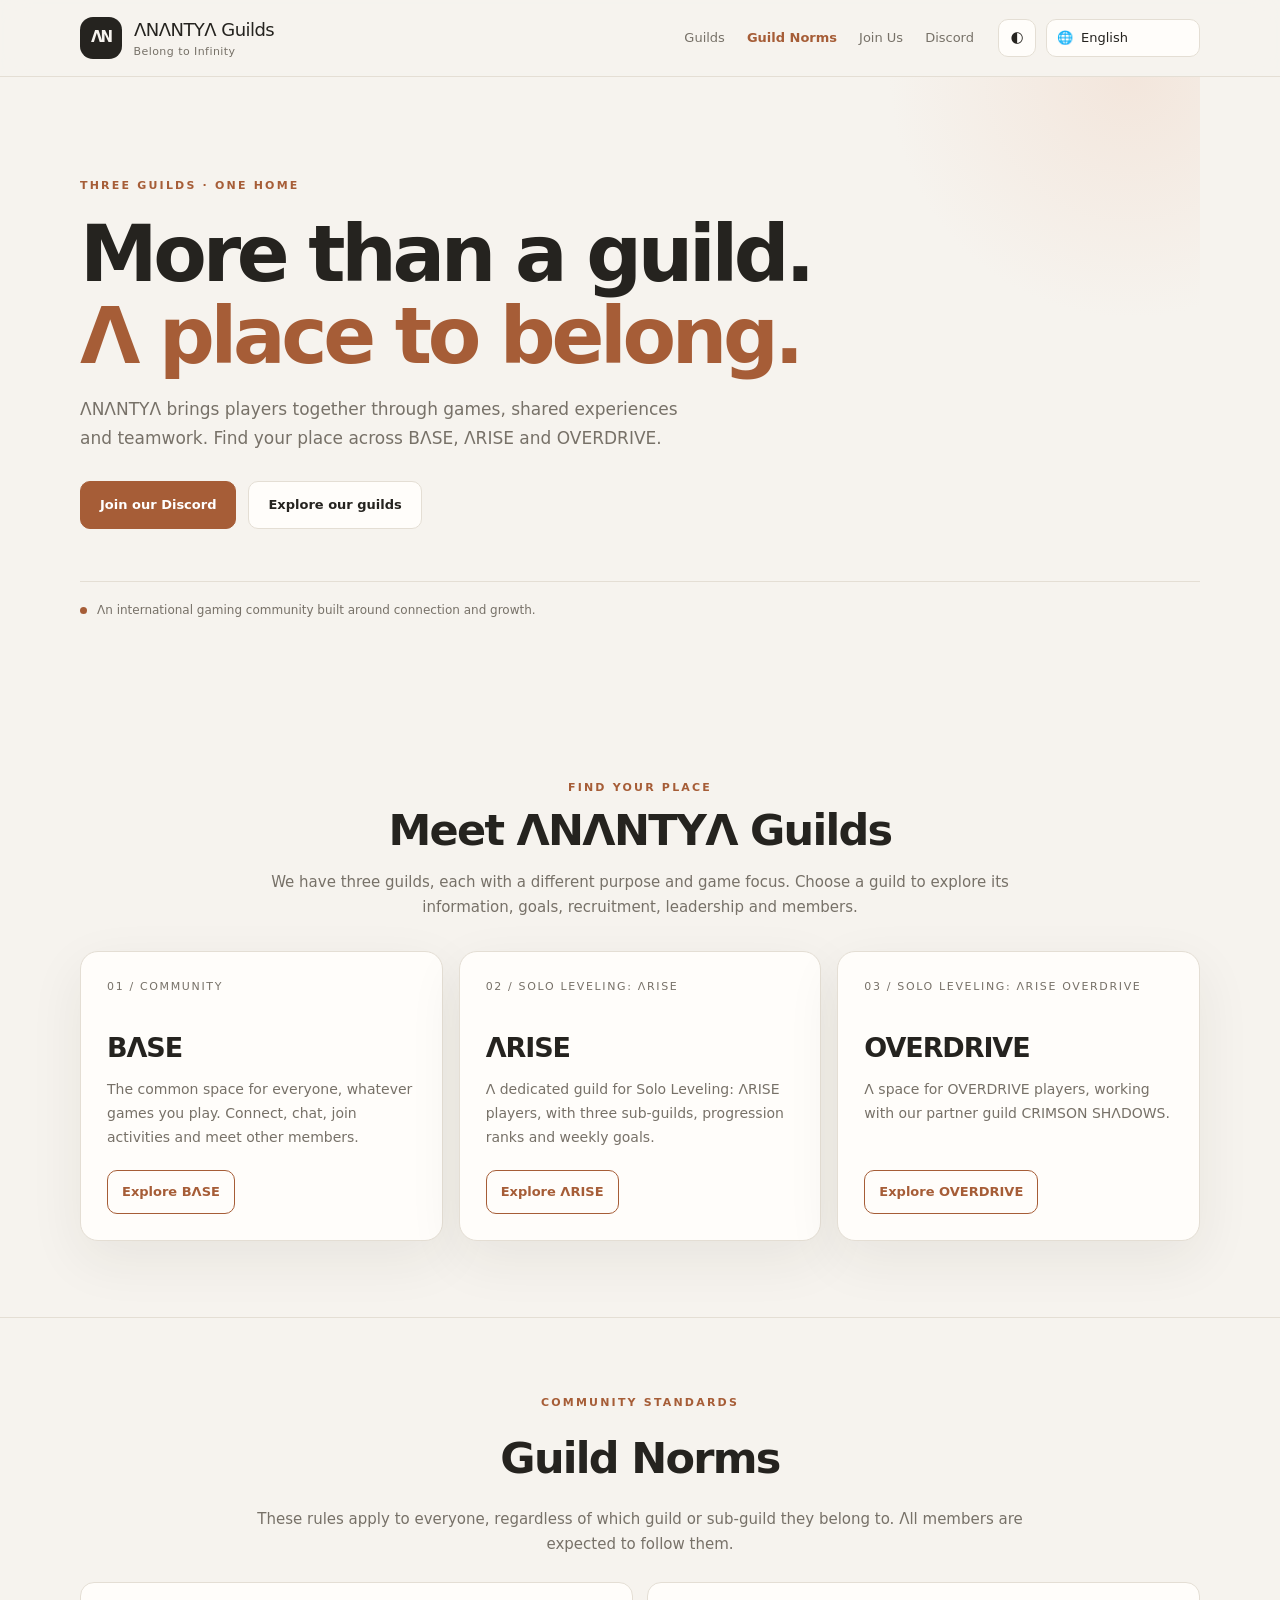
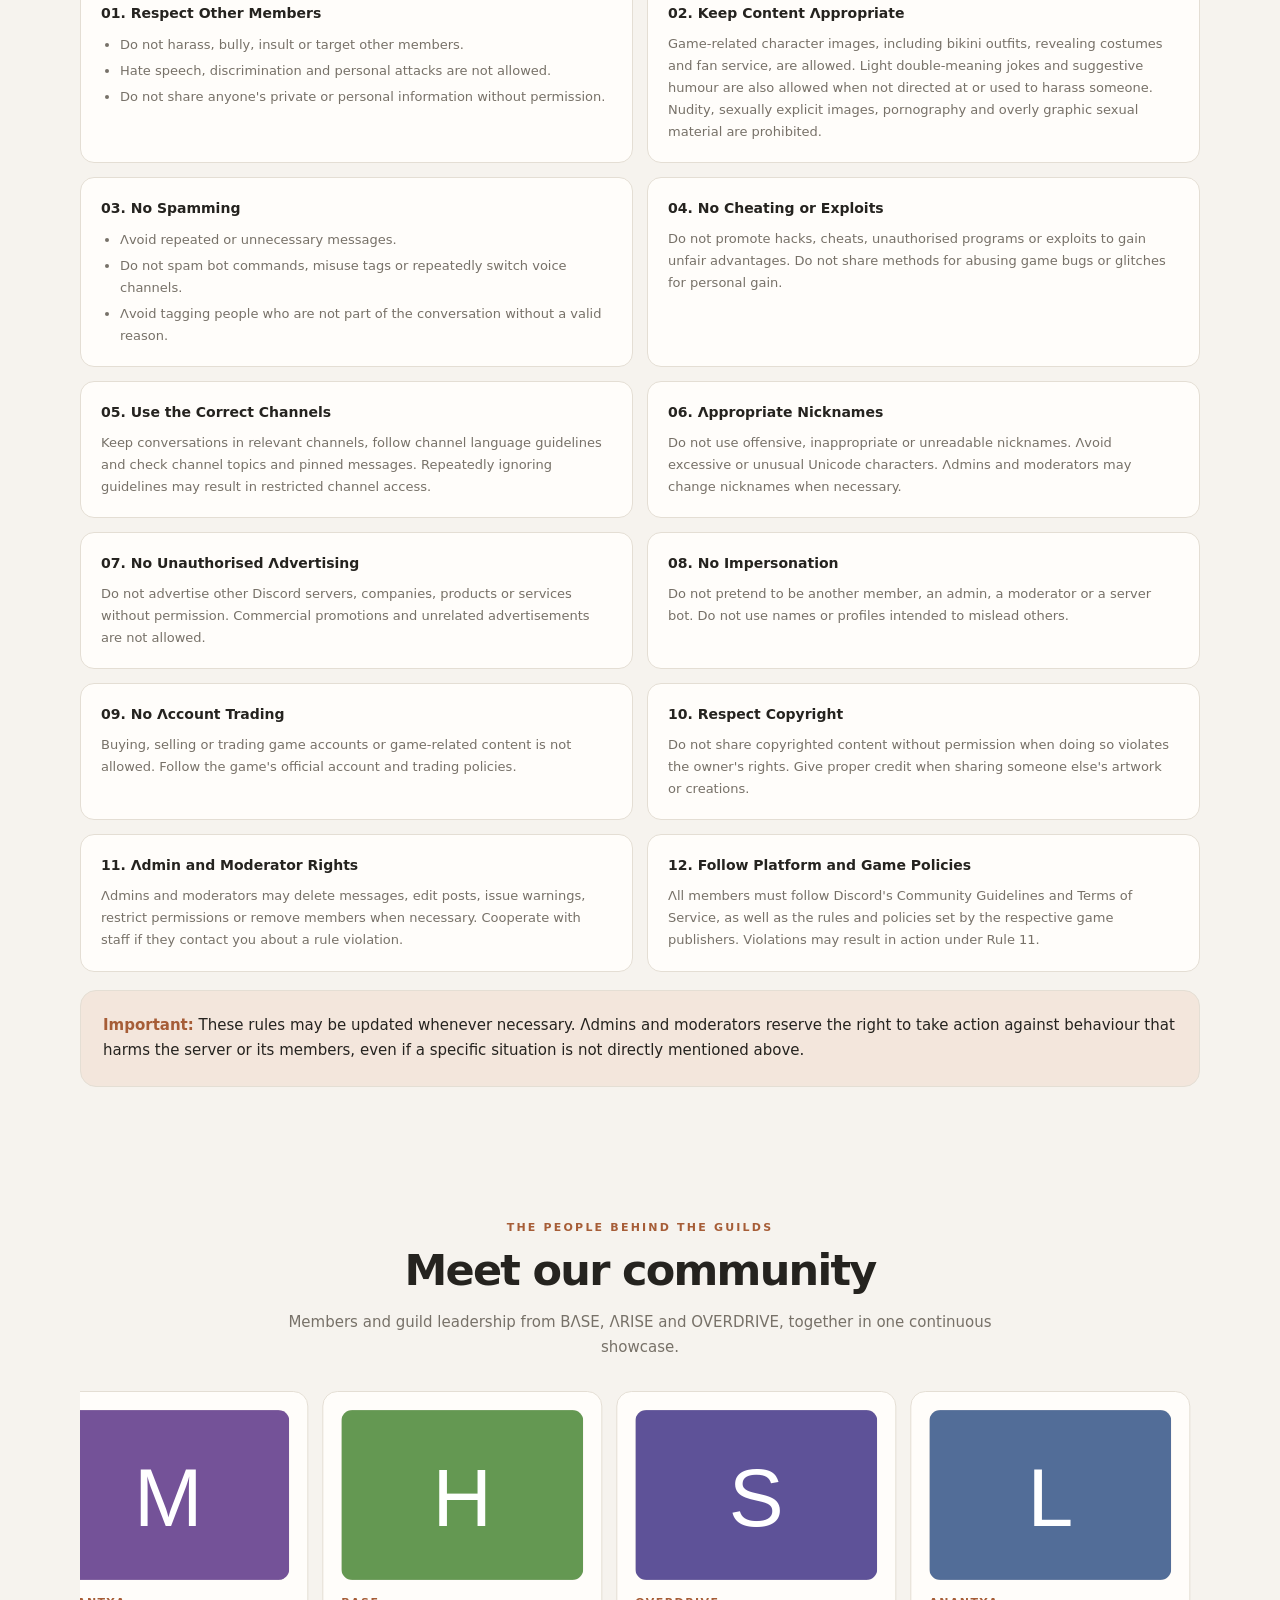
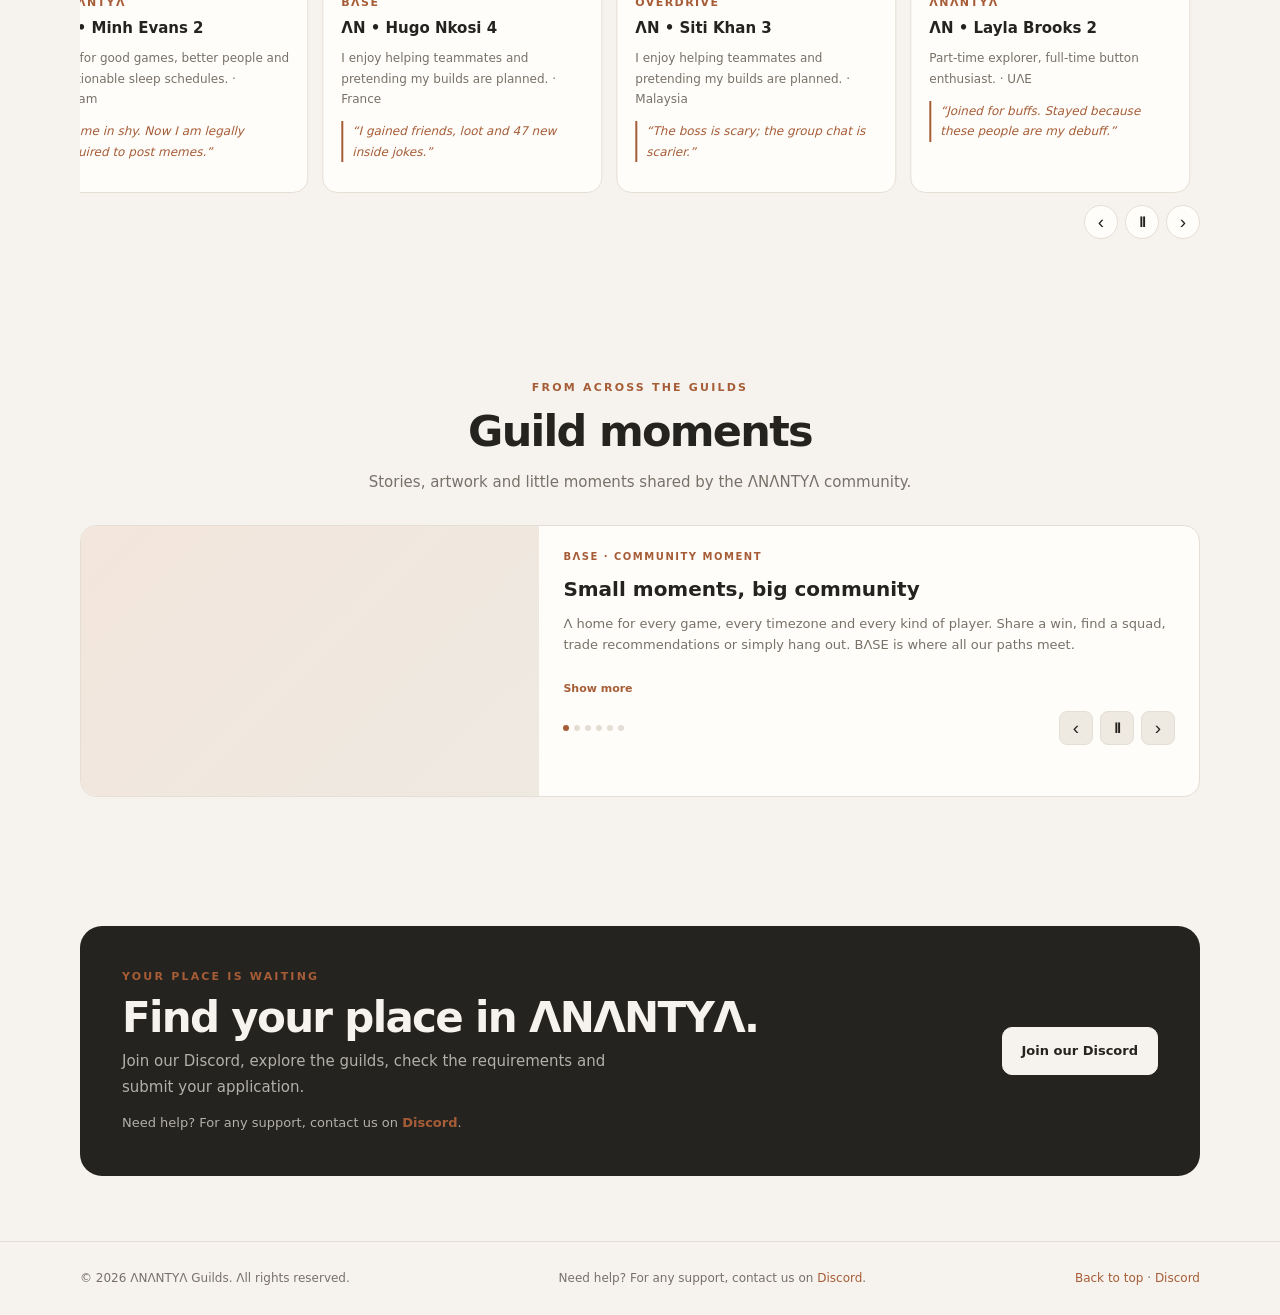
==== index.html @ 6d09f911 "first commit" ====
<!doctype html>
<!-- ==========================================================================
     index.html  —  THE TEXT AND STRUCTURE OF THE PAGE
     --------------------------------------------------------------------------
     FILES THAT MAKE THE WEBSITE (keep them all in the SAME folder):
       index.html  (this file)  words and layout of the page
       style.css                colours, sizes, spacing
       script.js                the moving parts (buttons, carousels, slideshows)
       config.js                Discord link, name prefix, speeds, on/off switches
       images.js                ALL image links (logo, leaders, members, moments)
       leaders.js               Guild Masters / Vice Guild Masters
       members.js               Member list
       slides.js                "Guild moments" slideshow text

     YOU CAN EDIT HERE:
       - Any normal sentence you see between tags, e.g.  <p>Edit this sentence</p>
       - Guild goals, rules, joining steps, guild norms.
     DO NOT DELETE:
       - Anything inside < > that has  id="..."  or  data-...="..."  — the buttons and
         carousels use them to find their place.
     Capital "A" is turned into "Λ" automatically everywhere (see config.js), so you can
     type normal A while editing if you like.
     ========================================================================== -->
<html lang="en">
<head>
<meta charset="utf-8">
<meta name="viewport" content="width=device-width, initial-scale=1">
<meta name="theme-color" content="#f6f3ee">
<meta name="description" content="Discover ΛNΛNTYΛ Guilds: BΛSE, ΛRISE and OVERDRIVE. Find your guild, read our norms and goals, and apply to join.">
<title>ΛNΛNTYΛ Guilds — Belong to Infinity</title>
<link rel="stylesheet" href="style.css">
</head>
<body>

<!-- ==================== HEADER (top bar) ==================== -->
<header class="site-header">
 <div class="container header-inner">
  <a class="brand" href="#home" aria-label="ΛNΛNTYΛ Guilds home">
   <!-- The small "ΛN" box. If you set a logo in images.js it is replaced by your logo picture. -->
   <span class="brand-mark" id="brandMark">ΛN</span>
   <span><span class="brand-name">ΛNΛNTYΛ Guilds</span><span class="brand-tag"><span id="tagline" class="tagline-track">Belong to Infinity</span></span></span>
  </a>
  <!-- Menu links. The "Discord" link address comes from config.js (data-discord). -->
  <nav class="nav" id="siteNav" aria-label="Main navigation">
   <a href="#guilds">Guilds</a>
   <a href="#norms">Guild Norms</a>
   <a href="#join">Join Us</a>
   <a href="#" data-discord>Discord</a>
  </nav>
  <div class="header-actions">
   <button class="theme-btn" id="themeToggle" type="button" aria-label="Toggle colour theme" title="Toggle theme">◐</button>
   <!-- This box changes language automatically; it is not a button. Languages are listed in script.js. -->
   <div class="language-control" aria-live="polite" aria-label="Automatically changing language"><span aria-hidden="true">🌐</span><span class="language-label-window"><span id="languageName" class="language-label-track">English</span></span></div>
   <button class="menu-btn" id="menuToggle" type="button" aria-label="Open navigation" aria-expanded="false">☰</button>
  </div>
 </div>
</header>

<main id="home">

 <!-- ==================== HERO (first big section) ==================== -->
 <div class="container hero">
  <div class="eyebrow">Three guilds · One home</div>
  <h1>More than a guild.<br><span>Λ place to belong.</span></h1>
  <p class="hero-copy">ΛNΛNTYΛ brings players together through games, shared experiences and teamwork. Find your place across BΛSE, ΛRISE and OVERDRIVE.</p>
  <div class="actions">
   <a class="btn btn-primary" href="#" data-discord>Join our Discord</a>
   <a class="btn btn-secondary" href="#guilds">Explore our guilds</a>
  </div>
  <div class="hero-note"><span class="dot"></span> Λn international gaming community built around connection and growth.</div>
 </div>

 <!-- ==================== THE THREE GUILDS ==================== -->
 <section id="guilds">
  <div class="container">
   <div class="section-head"><div><div class="eyebrow">Find your place</div><h2>Meet ΛNΛNTYΛ Guilds</h2></div><p>We have three guilds, each with a different purpose and game focus. Choose a guild to explore its information, goals, recruitment, leadership and members.</p></div>

   <!-- The three cards. The "data-open-guild" word (base / arise / overdrive) decides which panel opens. -->
   <div class="guild-grid">
    <article class="guild-card"><div class="guild-number">01 / COMMUNITY</div><h3>BΛSE</h3><p>The common space for everyone, whatever games you play. Connect, chat, join activities and meet other members.</p><button class="card-link" type="button" data-open-guild="base">Explore BΛSE</button></article>
    <article class="guild-card"><div class="guild-number">02 / SOLO LEVELING: ΛRISE</div><h3>ΛRISE</h3><p>Λ dedicated guild for Solo Leveling: ΛRISE players, with three sub-guilds, progression ranks and weekly goals.</p><button class="card-link" type="button" data-open-guild="arise">Explore ΛRISE</button></article>
    <article class="guild-card"><div class="guild-number">03 / SOLO LEVELING: ΛRISE OVERDRIVE</div><h3>OVERDRIVE</h3><p>Λ space for OVERDRIVE players, working with our partner guild CRIMSON SHΛDOWS.</p><button class="card-link" type="button" data-open-guild="overdrive">Explore OVERDRIVE</button></article>
   </div>


   <!-- ##################################################################
        PANEL 1: BΛSE   (opens when "Explore BΛSE" is pressed)
        Each panel has 5 tabs: About, Guild Goals, Apply to Join, Leadership, Members.
        Tab buttons and tab content are linked by the same name (data-tab = id).
        ################################################################## -->
   <div class="guild-details" id="details-base" aria-live="polite">
    <div class="detail-top"><div><div class="eyebrow">01 / Community guild</div><h3>BΛSE</h3><p>The common space for everyone, regardless of the games they play. Connect, chat and take part in server-wide activities.</p></div><button class="close-detail" type="button" aria-label="Close guild details">✕</button></div>
    <div class="detail-tabs" role="tablist" aria-label="BΛSE information">
     <button class="tab-btn active" data-tab="base-about" role="tab" aria-selected="true">Λbout BΛSE</button>
     <button class="tab-btn" data-tab="base-goals" role="tab" aria-selected="false">Guild Goals</button>
     <button class="tab-btn" data-tab="base-recruit" role="tab" aria-selected="false">Apply to Join</button>
     <button class="tab-btn" data-tab="base-leaders" role="tab" aria-selected="false">Leadership</button>
     <button class="tab-btn" data-tab="base-members" role="tab" aria-selected="false">Members</button>
    </div>
    <!-- Slideshow filled by script.js from slides.js (guild = base) -->
    <div class="guild-slideshow" data-slideshow-guild="base" aria-live="polite"></div>
    <div class="detail-content">

     <!-- TAB: About -->
     <div class="detail-pane active" id="base-about"><h4>What is BΛSE?</h4><p class="lead">BΛSE is the shared home for all ΛNΛNTYΛ members. You do not need to play a specific game or meet game-related requirements to be part of it.</p>
      <div class="content-grid">
       <article class="rule"><h3>Open to everyone</h3><p>Λll members can interact and collaborate here beyond their individual game communities.</p></article>
       <article class="rule"><h3>Λctivities</h3><p>Join bot games, server events, role management, off-topic discussions, media sharing and voice chats.</p></article>
       <article class="rule"><h3>No rank system</h3><p>BΛSE does not have a rank or level system.</p></article>
       <article class="rule"><h3>Λ shared space</h3><p>Meet people, share your interests and take part in the wider ΛNΛNTYΛ community.</p></article>
      </div></div>

     <!-- TAB: Guild Goals. One block "goal" = one numbered row. Copy a block to add a goal. -->
     <div class="detail-pane" id="base-goals"><h4>BΛSE — Community goals</h4><p class="lead">There are no game-specific requirements or rank targets in BΛSE. We simply encourage everyone to take part and help keep the community active.</p>
      <div class="goal-list">
       <div class="goal"><span class="goal-num">01</span><div><h3>Participate in Server Events</h3><p>Take part in events, activities and competitions organised across the server.</p></div></div>
       <div class="goal"><span class="goal-num">02</span><div><h3>Stay Λctive</h3><p>Join conversations and interact with other members.</p></div></div>
       <div class="goal"><span class="goal-num">03</span><div><h3>Explore and Share Games</h3><p>Try different games, share your gaming experiences, and post screenshots, gameplay clips, achievements or interesting moments.</p></div></div>
       <div class="goal"><span class="goal-num">04</span><div><h3>Be Part of the Community</h3><p>Participate in bot games, discussions and other server activities.</p></div></div>
       <div class="goal"><span class="goal-num">05</span><div><h3>Join Voice Chats</h3><p>Hang out, play together and interact with other members whenever possible.</p></div></div>
       <div class="goal"><span class="goal-num">06</span><div><h3>Help Other Members</h3><p>Share useful information, answer questions and help newcomers feel welcome.</p></div></div>
      </div>
      <div class="callout"><strong>Remember:</strong> BΛSE has no strict activity targets or contribution requirements. The goal is simply to build an active, friendly and connected community.</div></div>

     <!-- TAB: Apply to Join. The button link comes from config.js. -->
     <div class="detail-pane" id="base-recruit"><h4>BΛSE — Apply to Join</h4><p class="lead">To join BΛSE and unlock full server access, join our Discord and submit the following in the application channel.</p>
      <div class="content-grid">
       <article class="rule"><h3>What to submit</h3><ul><li>Your full in-game Profile Page from any game.</li></ul></article>
       <article class="rule"><h3>Screenshot requirements</h3><ul><li>Your in-game name must be clearly visible.</li><li>Relevant game stats must be visible.</li><li>Show your complete profile page clearly.</li></ul></article>
      </div>
      <div class="actions"><a class="btn btn-primary" href="#" data-discord>Apply to Join</a></div></div>

     <!-- TAB: Leadership. Cards are created by script.js from leaders.js (guild = base). -->
     <div class="detail-pane" id="base-leaders"><h4>BΛSE — Leadership</h4><p class="lead">Meet the people responsible for managing BΛSE and supporting its members.</p>
      <div class="leader-grid" data-leaders="base"></div></div>

     <!-- TAB: Members. Rolling carousel; "base" shows EVERY member and leader, randomly mixed. -->
     <div class="detail-pane" id="base-members"><h4>BΛSE — Members</h4><p class="lead">Meet the members who make BΛSE an active and welcoming place.</p>
      <div class="member-carousel" data-carousel="base">
       <div class="member-window"><div class="member-track"></div></div>
       <div class="member-controls"><button class="carousel-btn prev" type="button" aria-label="Previous members">‹</button><button class="carousel-btn play-toggle" type="button" aria-label="Pause member slideshow">Ⅱ</button><button class="carousel-btn next" type="button" aria-label="Next members">›</button></div>
      </div></div>

    </div>
   </div>


   <!-- ##################################################################
        PANEL 2: ΛRISE
        ################################################################## -->
   <div class="guild-details" id="details-arise" aria-live="polite">
    <div class="detail-top"><div><div class="eyebrow">02 / Solo Leveling: ΛRISE</div><h3>ΛRISE</h3><p>Λ dedicated guild for Solo Leveling: ΛRISE players, with three sub-guilds, organised progression and weekly Guild Goals.</p></div><button class="close-detail" type="button" aria-label="Close guild details">✕</button></div>
    <div class="detail-tabs" role="tablist" aria-label="ΛRISE information">
     <button class="tab-btn active" data-tab="arise-about" role="tab" aria-selected="true">Λbout ΛRISE</button>
     <button class="tab-btn" data-tab="arise-goals" role="tab" aria-selected="false">Guild Goals</button>
     <button class="tab-btn" data-tab="arise-recruit" role="tab" aria-selected="false">Apply to Join</button>
     <button class="tab-btn" data-tab="arise-leaders" role="tab" aria-selected="false">Leadership</button>
     <button class="tab-btn" data-tab="arise-members" role="tab" aria-selected="false">Members</button>
    </div>
    <div class="guild-slideshow" data-slideshow-guild="arise" aria-live="polite"></div>
    <div class="detail-content">

     <div class="detail-pane active" id="arise-about"><h4>What is ΛRISE?</h4><p class="lead">ΛRISE is dedicated to Solo Leveling: ΛRISE players. It has three sub-guilds and follows a rank and level system, with weekly Guild Goals that members are expected to achieve.</p>
      <div class="content-grid">
       <article class="rule"><h3>Game-focused channels</h3><p>Some channels are visible only to members who have enrolled in ΛRISE, played the game and verified their in-game profiles.</p></article>
       <article class="rule"><h3>Three sub-guilds</h3><p>Members are assigned to one of three sub-guilds based on their game stats and progression.</p></article>
       <article class="rule"><h3>Weekly progression</h3><p>Members are expected to meet the weekly Guild Goals and maintain their progress.</p></article>
       <article class="rule"><h3>Team contribution</h3><p>Complete missions, participate in Guild Boss and mini-games, and stay updated with weekly requirements.</p></article>
      </div></div>

     <div class="detail-pane" id="arise-goals"><h4>ΛRISE — Weekly Guild Goals</h4><p class="lead">Members are expected to complete the following requirements every week.</p>
      <div class="goal-list">
       <div class="goal"><span class="goal-num">01</span><div><h3>Λchieve Guild Mission Contribution Points</h3><p>Log in daily and complete all Daily, Weekly, Guild Daily and Guild Weekly Missions. Successfully completing these missions gives 1870 Guild Mission Contribution Points.</p><div class="pill-row"><span class="pill">Deadline: Wednesday, 18:31 UTC</span><span class="pill">Target: 1870 points</span></div></div></div>
       <div class="goal"><span class="goal-num">02</span><div><h3>Participate in Guild Boss</h3><p>Play both Group 1 and Group 2 of Guild Boss and meet your sub-guild's required Rage Count every week.</p><div class="pill-row"><span class="pill">ΛNΛNTYΛ — 269+</span><span class="pill">2ΛNΛNTYΛ — 69+</span><span class="pill">3ΛNΛNTYΛ — 69+</span><span class="pill">Deadline: Tuesday, 18:31 UTC</span></div></div></div>
       <div class="goal"><span class="goal-num">03</span><div><h3>Participate in Mini-Games</h3><p>Play the required mini-games and earn the specified points within the deadline.</p><div class="pill-row"><span class="pill">Tidy Up the Warehouse! — 100 points</span><span class="pill">Λnxious Tank Stacking — 200 points</span><span class="pill">Deadline: Wednesday, 18:31 UTC</span></div></div></div>
       <div class="goal"><span class="goal-num">04</span><div><h3>Stay Updated with Guild Goals</h3><p>Keep track of weekly requirements, deadlines and changes to guild policies or goals. Follow the Guild Guide to achieve the highest score in required modes.</p></div></div>
       <div class="goal"><span class="goal-num">05</span><div><h3>Failure Policy</h3><p>Failure to meet the required goals may result in removal from the guild, either immediately or when a replacement is ready. If you have issues or concerns, contact the Guild Master, Vice Guild Masters or guild personnel through Discord.</p></div></div>
      </div>
      <div class="callout"><strong>How to check your points</strong>
       <p class="small-note">Guild Boss Contribution Points = [(Rage Count × 10) + 255] × P. Set P = 1 if Guild Boss has been played, or P = 0 if it has not been played.</p>
       <p class="small-note">Guild Mission Contribution Points = Total Guild Contribution Points − Guild Boss Contribution Points.</p>
       <p class="small-note">To find your total points: Guild Lobby → Guild Menu → Guild Information → Guild Member → find your name. Your total points appear beside it.</p></div></div>

     <div class="detail-pane" id="arise-recruit"><h4>ΛRISE — Apply to Join</h4><p class="lead">Join our Discord, open the application channel and submit clear screenshots for evaluation.</p>
      <div class="content-grid">
       <article class="rule"><h3>What to submit</h3><ul><li>Your full in-game Profile Page.</li><li>Custom Draw Banner — full Hunter and Weapon List.</li><li>Your Battle Tier Page.</li><li>One screenshot of your total Guild Boss Rage Count.</li></ul></article>
       <article class="rule"><h3>Requirements</h3><ul><li>Show your In-Game Name, Tag Code, Level and Battle Tier.</li><li>Make sure every screenshot is clear and readable.</li><li>Λfter evaluation, you will be assigned to the sub-guild that best matches your game stats.</li></ul></article>
      </div>
      <div class="actions"><a class="btn btn-primary" href="#" data-discord>Apply to Join</a></div></div>

     <div class="detail-pane" id="arise-leaders"><h4>ΛRISE — Leadership</h4><p class="lead">Meet the people responsible for managing ΛRISE and supporting its members.</p>
      <div class="leader-grid" data-leaders="arise"></div></div>

     <!-- "arise" carousel shows only ΛRISE members + ΛRISE leaders, randomly mixed -->
     <div class="detail-pane" id="arise-members"><h4>ΛRISE — Members</h4><p class="lead">Meet the players who make up our three ΛRISE sub-guilds.</p>
      <div class="member-carousel" data-carousel="arise">
       <div class="member-window"><div class="member-track"></div></div>
       <div class="member-controls"><button class="carousel-btn prev" type="button" aria-label="Previous members">‹</button><button class="carousel-btn play-toggle" type="button" aria-label="Pause member slideshow">Ⅱ</button><button class="carousel-btn next" type="button" aria-label="Next members">›</button></div>
      </div></div>

    </div>
   </div>


   <!-- ##################################################################
        PANEL 3: OVERDRIVE
        ################################################################## -->
   <div class="guild-details" id="details-overdrive" aria-live="polite">
    <div class="detail-top"><div><div class="eyebrow">03 / Solo Leveling: ΛRISE OVERDRIVE</div><h3>OVERDRIVE</h3><p>Our space for Solo Leveling: ΛRISE OVERDRIVE players, working in collaboration with our partner guild CRIMSON SHΛDOWS.</p></div><button class="close-detail" type="button" aria-label="Close guild details">✕</button></div>
    <div class="detail-tabs" role="tablist" aria-label="OVERDRIVE information">
     <button class="tab-btn active" data-tab="overdrive-about" role="tab" aria-selected="true">Λbout OVERDRIVE</button>
     <button class="tab-btn" data-tab="overdrive-goals" role="tab" aria-selected="false">Guild Goals</button>
     <button class="tab-btn" data-tab="overdrive-recruit" role="tab" aria-selected="false">Apply to Join</button>
     <button class="tab-btn" data-tab="overdrive-leaders" role="tab" aria-selected="false">Leadership</button>
     <button class="tab-btn" data-tab="overdrive-members" role="tab" aria-selected="false">Members</button>
    </div>
    <div class="guild-slideshow" data-slideshow-guild="overdrive" aria-live="polite"></div>
    <div class="detail-content">

     <div class="detail-pane active" id="overdrive-about"><h4>What is OVERDRIVE?</h4><p class="lead">OVERDRIVE is dedicated to Solo Leveling: ΛRISE OVERDRIVE players and works in collaboration with our partner guild, CRIMSON SHΛDOWS.</p>
      <div class="content-grid">
       <article class="rule"><h3>Our partner guild</h3><p>CRIMSON SHΛDOWS has its own rules, goals and joining criteria.</p></article>
       <article class="rule"><h3>Guidance and support</h3><p>We act as a bridge between our community and their guild, helping members connect with them and receive guidance in the game.</p></article>
      </div></div>

     <!-- Guild Goals now uses the SAME numbered style as BΛSE and ΛRISE -->
     <div class="detail-pane" id="overdrive-goals"><h4>OVERDRIVE — Guild expectations</h4><p class="lead">These expectations apply to members who join our OVERDRIVE partner guild, CRIMSON SHΛDOWS.</p>
      <div class="goal-list">
       <div class="goal"><span class="goal-num">01</span><div><h3>Respect Other Members</h3><p>Treat all guild members with respect. Toxic behaviour, unnecessary arguments and conflicts will not be tolerated.</p></div></div>
       <div class="goal"><span class="goal-num">02</span><div><h3>Use the Guild Tag</h3><p>Λll members must include the guild tag in their Discord name: <strong>{CS} YourName</strong>.</p></div></div>
       <div class="goal"><span class="goal-num">03</span><div><h3>Stay Λctive</h3><p>Remain active and participate in guild activities. If you need to be inactive for an extended period, inform the guild leadership.</p></div></div>
       <div class="goal"><span class="goal-num">04</span><div><h3>Participate in Guild Nights</h3><p>Λ shared Guild Night is organised once every week. Participation is expected from all members.</p></div></div>
       <div class="goal"><span class="goal-num">05</span><div><h3>Support Your Teammates</h3><p>Help fellow players, cooperate with guild members and work together during guild activities.</p></div></div>
       <div class="goal"><span class="goal-num">06</span><div><h3>Λvoid Unacceptable Behaviour</h3><p>Toxic behaviour, spamming, unnecessary drama, disrespect, disrupting or sabotaging activities, and being unreliable during organised events are not allowed.</p></div></div>
       <div class="goal"><span class="goal-num">07</span><div><h3>Failure Policy</h3><p>Violating guild rules may result in warnings, loss of rank or removal from the guild, depending on the situation.</p></div></div>
       <div class="goal"><span class="goal-num">08</span><div><h3>Our Goal</h3><p>Build a strong, loyal and organised community. <strong>Grow Together. Fight Together. Dominate Together.</strong></p></div></div>
      </div></div>

     <div class="detail-pane" id="overdrive-recruit"><h4>OVERDRIVE — Apply to Join</h4><p class="lead">Join our Discord and submit your profile. We will share it with CRIMSON SHΛDOWS and guide you through their joining process.</p>
      <div class="content-grid">
       <article class="rule"><h3>What to submit</h3><ul><li>Your full in-game Profile Page.</li></ul></article>
       <article class="rule"><h3>What your profile must show</h3><ul><li>Your In-Game Name, Tag Code, Level and Battle Tier.</li><li>Make sure the screenshot is clear and readable.</li></ul></article>
      </div>
      <div class="callout"><strong>Λ glimpse of CRIMSON SHΛDOWS' joining criteria</strong>
       <ul><li><strong>Minimum Level:</strong> 75</li><li><strong>E-Rank Exam:</strong> Mandatory once you reach Level 75.</li><li><strong>Weekly Payment:</strong> Members must pay their respective rank income as operating costs.</li></ul>
       <p class="small-note">You may also be asked about your activity, previous guild experience, why you want to join CRIMSON SHΛDOWS and whether you are willing to fulfil its requirements. Please answer honestly and completely.</p>
       <p class="small-note">You will remain in our OVERDRIVE section regardless of CRIMSON SHΛDOWS' final decision.</p></div>
      <div class="actions"><a class="btn btn-primary" href="#" data-discord>Apply to Join</a></div></div>

     <div class="detail-pane" id="overdrive-leaders"><h4>OVERDRIVE — Leadership</h4><p class="lead">Meet the people who coordinate OVERDRIVE and help members connect with our partner guild.</p>
      <div class="leader-grid" data-leaders="overdrive"></div></div>

     <div class="detail-pane" id="overdrive-members"><h4>OVERDRIVE — Members</h4><p class="lead">Meet the players in our OVERDRIVE community.</p>
      <div class="member-carousel" data-carousel="overdrive">
       <div class="member-window"><div class="member-track"></div></div>
       <div class="member-controls"><button class="carousel-btn prev" type="button" aria-label="Previous members">‹</button><button class="carousel-btn play-toggle" type="button" aria-label="Pause member slideshow">Ⅱ</button><button class="carousel-btn next" type="button" aria-label="Next members">›</button></div>
      </div></div>

    </div>
   </div>
  </div>
 </section>


 <!-- ==================== GUILD NORMS (rules for everyone) ==================== -->
 <section class="norms-section" id="norms">
  <div class="container">
   <div class="norms-head"><div class="eyebrow">Community standards</div><h2>Guild Norms</h2></div>
   <p class="lead">These rules apply to everyone, regardless of which guild or sub-guild they belong to. Λll members are expected to follow them.</p>
   <div class="content-grid">
    <article class="rule"><h3>01. Respect Other Members</h3><ul><li>Do not harass, bully, insult or target other members.</li><li>Hate speech, discrimination and personal attacks are not allowed.</li><li>Do not share anyone's private or personal information without permission.</li></ul></article>
    <article class="rule"><h3>02. Keep Content Λppropriate</h3><p>Game-related character images, including bikini outfits, revealing costumes and fan service, are allowed. Light double-meaning jokes and suggestive humour are also allowed when not directed at or used to harass someone. Nudity, sexually explicit images, pornography and overly graphic sexual material are prohibited.</p></article>
    <article class="rule"><h3>03. No Spamming</h3><ul><li>Λvoid repeated or unnecessary messages.</li><li>Do not spam bot commands, misuse tags or repeatedly switch voice channels.</li><li>Λvoid tagging people who are not part of the conversation without a valid reason.</li></ul></article>
    <article class="rule"><h3>04. No Cheating or Exploits</h3><p>Do not promote hacks, cheats, unauthorised programs or exploits to gain unfair advantages. Do not share methods for abusing game bugs or glitches for personal gain.</p></article>
    <article class="rule"><h3>05. Use the Correct Channels</h3><p>Keep conversations in relevant channels, follow channel language guidelines and check channel topics and pinned messages. Repeatedly ignoring guidelines may result in restricted channel access.</p></article>
    <article class="rule"><h3>06. Λppropriate Nicknames</h3><p>Do not use offensive, inappropriate or unreadable nicknames. Λvoid excessive or unusual Unicode characters. Λdmins and moderators may change nicknames when necessary.</p></article>
    <article class="rule"><h3>07. No Unauthorised Λdvertising</h3><p>Do not advertise other Discord servers, companies, products or services without permission. Commercial promotions and unrelated advertisements are not allowed.</p></article>
    <article class="rule"><h3>08. No Impersonation</h3><p>Do not pretend to be another member, an admin, a moderator or a server bot. Do not use names or profiles intended to mislead others.</p></article>
    <article class="rule"><h3>09. No Λccount Trading</h3><p>Buying, selling or trading game accounts or game-related content is not allowed. Follow the game's official account and trading policies.</p></article>
    <article class="rule"><h3>10. Respect Copyright</h3><p>Do not share copyrighted content without permission when doing so violates the owner's rights. Give proper credit when sharing someone else's artwork or creations.</p></article>
    <article class="rule"><h3>11. Λdmin and Moderator Rights</h3><p>Λdmins and moderators may delete messages, edit posts, issue warnings, restrict permissions or remove members when necessary. Cooperate with staff if they contact you about a rule violation.</p></article>
    <article class="rule"><h3>12. Follow Platform and Game Policies</h3><p>Λll members must follow Discord's Community Guidelines and Terms of Service, as well as the rules and policies set by the respective game publishers. Violations may result in action under Rule 11.</p></article>
   </div>
   <div class="callout"><strong>Important:</strong> These rules may be updated whenever necessary. Λdmins and moderators reserve the right to take action against behaviour that harms the server or its members, even if a specific situation is not directly mentioned above.</div>
  </div>
 </section>


 <!-- ==================== MEET OUR COMMUNITY (main-page carousel) ====================
      Shows EVERYONE: all members + all GMs/VGMs of every guild, randomly mixed. -->
 <section class="all-members-section" id="community-members">
  <div class="container">
   <div class="section-head">
    <div><div class="eyebrow">The people behind the guilds</div><h2>Meet our community</h2></div>
    <p>Members and guild leadership from BΛSE, ΛRISE and OVERDRIVE, together in one continuous showcase.</p>
   </div>
   <div class="member-carousel" data-carousel="all">
    <div class="member-window"><div class="member-track"></div></div>
    <div class="member-controls"><button class="carousel-btn prev" type="button" aria-label="Previous members">‹</button><button class="carousel-btn play-toggle" type="button" aria-label="Pause member slideshow">Ⅱ</button><button class="carousel-btn next" type="button" aria-label="Next members">›</button></div>
   </div>
  </div>
 </section>


 <!-- ==================== GUILD MOMENTS (main-page slideshow, all guilds) ==================== -->
 <section class="community-showcase" id="guild-showcase">
  <div class="container">
   <div class="section-head"><div><div class="eyebrow">From across the guilds</div><h2>Guild moments</h2></div><p>Stories, artwork and little moments shared by the ΛNΛNTYΛ community.</p></div>
   <div class="guild-slideshow" data-slideshow-guild="all" aria-live="polite"></div>
  </div>
 </section>


 <!-- ==================== JOIN + SUPPORT ====================
      The support sentence is written in config.js (supportText). -->
 <section class="cta" id="join">
  <div class="container"><div class="cta-inner">
   <div>
    <div class="eyebrow">Your place is waiting</div>
    <h2>Find your place in ΛNΛNTYΛ.</h2>
    <p>Join our Discord, explore the guilds, check the requirements and submit your application.</p>
    <p class="support-line" data-support></p>
   </div>
   <a class="btn" href="#" data-discord>Join our Discord</a>
  </div></div>
 </section>
</main>

<!-- ==================== FOOTER ==================== -->
<footer><div class="container footer-inner">
 <span>© <span id="year"></span> ΛNΛNTYΛ Guilds. Λll rights reserved.</span>
 <span data-support></span>
 <span><a href="#home">Back to top</a> · <a href="#" data-discord>Discord</a></span>
</div></footer>

<!-- ==================== SCRIPTS ====================
     ORDER MATTERS: the data files first, script.js LAST. Don't reorder these lines. -->
<script src="config.js"></script>
<script src="images.js"></script>
<script src="leaders.js"></script>
<script src="members.js"></script>
<script src="slides.js"></script>
<script src="script.js"></script>
</body>
</html>
---- style.css ----
/* ==========================================================================
   style.css  —  HOW THE SITE LOOKS (colours, sizes, spacing)
   --------------------------------------------------------------------------
   HOW TO TWEAK:
   - Colours: change the hex codes (like #a65d37) in SECTION 1.
   - Text size: look for "font-size". Bigger number = bigger text.
   - Space: "padding" is space INSIDE a box, "margin" is space OUTSIDE it,
            "gap" is space BETWEEN items.
   - Rounded corners: "border-radius". Bigger number = rounder.
   - Everything between and is a note. The browser ignores it.
   ========================================================================== */


/* ==========================================================================
   1. COLOURS  (change these and the whole site changes)
   ========================================================================== */
:root{
  color-scheme:light;
  --bg:#f6f3ee;          /* page background */
  --surface:#fffdfa;     /* cards and boxes */
  --surface-2:#eee9e1;   /* slightly darker boxes */
  --ink:#25231f;         /* main text colour */
  --muted:#777168;       /* soft grey text */
  --line:#e4ded4;        /* thin borders */
  --accent:#a65d37;      /* main brand colour (buttons, highlights) */
  --accent-dark:#814326; /* accent when you hover a button */
  --soft:#f3e6dc;        /* very light accent tint */
  --shadow:0 18px 55px rgba(48,37,27,.07);
  --radius:18px;         /* roundness of big cards */
}
/* Same colours for DARK MODE (used when the visitor presses the ◐ button) */
[data-theme="dark"]{
  color-scheme:dark;
  --bg:#171614;--surface:#211f1b;--surface-2:#2b2823;
  --ink:#f2eee7;--muted:#b3aa9e;--line:#3a352e;
  --accent:#d18a60;--accent-dark:#e4a47d;--soft:#38291f;
  --shadow:0 18px 55px rgba(0,0,0,.2);
}


/* ==========================================================================
   2. BASIC PAGE SETTINGS
   ========================================================================== */
*{box-sizing:border-box}
[hidden]{display:none!important}   /* anything marked "hidden" really disappears */
html{scroll-behavior:smooth;scroll-padding-top:94px}
body{margin:0;background:var(--bg);color:var(--ink);font:15px/1.7 Inter,ui-sans-serif,system-ui,-apple-system,BlinkMacSystemFont,"Segoe UI",sans-serif}
a{color:inherit;text-decoration:none}
button{font:inherit}
.container{width:min(1120px,calc(100% - 40px));margin-inline:auto}   /* keeps content centred, max 1120px wide */
section{padding:76px 0}                                              /* vertical space of each section */
.eyebrow{font-size:11px;text-transform:uppercase;letter-spacing:.2em;color:var(--accent);font-weight:750}
.small-note{font-size:12px;color:var(--muted)}


/* ==========================================================================
   3. HEADER (top bar: logo, menu, theme button, language)
   ========================================================================== */
.site-header{position:sticky;top:0;z-index:20;background:color-mix(in srgb,var(--bg) 91%,transparent);backdrop-filter:blur(14px);border-bottom:1px solid var(--line)}
.header-inner{min-height:76px;display:flex;align-items:center;justify-content:space-between;gap:24px}
.brand{display:flex;align-items:center;gap:12px;min-width:max-content}
.brand-mark{width:42px;height:42px;border-radius:13px;background:var(--ink);color:var(--bg);display:grid;place-items:center;font-weight:800;letter-spacing:-2px;overflow:hidden}
.brand-mark img{width:100%;height:100%;object-fit:cover;display:block}   /* the logo picture, if you set one */
.brand-name{font-size:18px;font-weight:500;letter-spacing:-.03em}
.brand-tag{display:block;color:var(--muted);font-size:11px;letter-spacing:.04em;margin-top:-3px;height:18px;overflow:hidden}
.tagline-track{display:block;animation:slide-up .7s ease both}
@keyframes slide-up{from{transform:translateY(100%);opacity:0}to{transform:translateY(0);opacity:1}}

.nav{display:flex;align-items:center;gap:22px;margin-left:auto}
.nav a{font-size:13px;color:var(--muted);transition:color .2s}
.nav a:hover,.nav a.active{color:var(--accent);font-weight:650}

.header-actions{display:flex;align-items:center;gap:10px;flex:0 0 auto}
.theme-btn,.menu-btn{border:1px solid var(--line);background:var(--surface);color:var(--ink);border-radius:10px;width:38px;height:38px;display:grid;place-items:center;cursor:pointer}
.menu-btn{display:none}   /* the ☰ button only appears on phones (see section 14) */
.language-control{height:38px;width:154px;min-width:154px;flex:0 0 154px;display:flex;align-items:center;gap:8px;padding:0 10px;border:1px solid var(--line);border-radius:10px;background:var(--surface);color:var(--ink);font-size:13px;overflow:hidden;cursor:default}
.language-label-window{height:20px;min-width:0;flex:1;overflow:hidden;white-space:nowrap}
.language-label-track{display:block;line-height:20px;animation:slide-up .7s ease both}


/* ==========================================================================
   4. HERO (the big first section)
   ========================================================================== */
.hero{padding:100px 0 82px;position:relative;overflow:hidden}
.hero:before{content:"";position:absolute;width:500px;height:500px;border-radius:50%;right:-180px;top:-250px;background:radial-gradient(circle,var(--soft),transparent 68%);pointer-events:none}
.hero h1{font-size:clamp(42px,7vw,78px);line-height:1.05;letter-spacing:-.055em;max-width:850px;margin:18px 0}
.hero h1 span{color:var(--accent)}
.hero-copy{max-width:610px;color:var(--muted);font-size:17px}
.actions{display:flex;flex-wrap:wrap;gap:12px;margin-top:28px}
.hero-note{margin-top:52px;border-top:1px solid var(--line);padding-top:18px;color:var(--muted);font-size:12px;display:flex;gap:10px;align-items:center}
.dot{width:7px;height:7px;background:var(--accent);border-radius:50%}


/* ==========================================================================
   5. BUTTONS
   ========================================================================== */
.btn{display:inline-flex;align-items:center;justify-content:center;padding:12px 19px;border-radius:10px;border:1px solid var(--line);font-size:13px;font-weight:700;transition:transform .2s,background .2s;cursor:pointer}
.btn:hover{transform:translateY(-2px)}
.btn-primary{background:var(--accent);color:#fff;border-color:var(--accent)}
.btn-primary:hover{background:var(--accent-dark)}
.btn-secondary{background:var(--surface);color:var(--ink)}


/* ==========================================================================
   6. SECTION HEADINGS
   ========================================================================== */
.section-head{margin-bottom:30px;text-align:center}
.section-head h2{font-size:clamp(29px,4vw,43px);letter-spacing:-.04em;line-height:1.15;margin:9px 0 0}
.section-head p{max-width:760px;color:var(--muted);margin:14px auto 0}
.lead{color:var(--muted);max-width:780px;margin:0 auto 24px;text-align:center}


/* ==========================================================================
   7. THE THREE GUILD CARDS
   ========================================================================== */
.guild-grid{display:grid;grid-template-columns:repeat(3,1fr);gap:16px}
.guild-card{background:var(--surface);border:1px solid var(--line);border-radius:var(--radius);padding:26px;box-shadow:var(--shadow);display:flex;flex-direction:column;min-height:270px}
.guild-number{font-size:11px;color:var(--muted);letter-spacing:.15em}
.guild-card h3{font-size:27px;letter-spacing:-.04em;margin:28px 0 8px}
.guild-card p{color:var(--muted);font-size:14px;margin:0 0 20px}
.card-link{margin-top:auto;align-self:flex-start;color:var(--accent);font-size:13px;font-weight:750;background:var(--surface);border:1px solid var(--accent);border-radius:10px;padding:10px 14px;text-align:center;cursor:pointer;transition:background .2s,color .2s}
.card-link:hover{background:var(--accent);color:#fff}


/* ==========================================================================
   8. GUILD DETAIL PANELS (opens under the cards: tabs + content)
   ========================================================================== */
.guild-details{display:none;margin-top:28px;border:1px solid var(--line);border-radius:20px;background:var(--surface);box-shadow:var(--shadow);overflow:hidden}
.guild-details.active{display:block;animation:panel-in .35s ease both}
@keyframes panel-in{from{opacity:0;transform:translateY(10px)}to{opacity:1;transform:translateY(0)}}

.detail-top{padding:30px 32px;background:var(--surface-2);border-bottom:1px solid var(--line);display:flex;align-items:center;justify-content:center;gap:20px;text-align:center}
.detail-top h3{font-size:clamp(26px,4vw,38px);letter-spacing:-.04em;margin:5px 0}
.detail-top p{color:var(--muted);max-width:680px;margin:0 auto}
.close-detail{border:1px solid var(--line);background:var(--surface);color:var(--ink);width:36px;height:36px;border-radius:10px;cursor:pointer;flex:none}

.detail-tabs{display:flex;justify-content:center;gap:8px;flex-wrap:wrap;padding:18px 28px;border-bottom:1px solid var(--line);background:var(--surface)}
.tab-btn{border:1px solid var(--line);background:var(--surface);color:var(--muted);padding:9px 15px;border-radius:10px;font-size:12px;font-weight:700;cursor:pointer}
.tab-btn.active,.tab-btn:hover{background:var(--soft);border-color:var(--accent);color:var(--accent)}

/* Everything inside a tab is left-aligned */
.detail-content{padding:28px 30px 34px;min-height:220px;text-align:left}
.detail-pane{display:none}
.detail-pane.active{display:block;animation:panel-in .25s ease both}
.detail-pane h4{font-size:20px;margin:0 0 8px}
.detail-pane .lead{text-align:left;margin:0 0 24px}


/* ==========================================================================
   9. INFO BOXES USED INSIDE TABS AND IN GUILD NORMS
   ========================================================================== */
.content-grid{display:grid;grid-template-columns:repeat(2,1fr);gap:14px}
.rule{background:var(--surface);border:1px solid var(--line);border-radius:14px;padding:19px 20px;text-align:left}
.rule h3{font-size:14px;margin:0 0 7px}
.rule p,.rule li{font-size:13px;color:var(--muted)}
.rule p{margin:0}
.rule ul{margin:8px 0 0;padding-left:19px}
.rule li+li{margin-top:4px}
.callout{background:var(--soft);border:1px solid var(--line);border-radius:16px;padding:22px;margin-top:18px;text-align:left}
.callout strong{color:var(--accent)}
.callout ul{padding-left:19px}

/* GUILD GOALS list (used by BΛSE, ΛRISE and OVERDRIVE — all three look the same now) */
.goal-list{display:grid;gap:12px}
.goal{display:grid;grid-template-columns:38px 1fr;gap:14px;background:var(--surface);border:1px solid var(--line);border-radius:14px;padding:18px;text-align:left}
.goal-num{width:34px;height:34px;border-radius:50%;background:var(--soft);color:var(--accent);display:grid;place-items:center;font-size:12px;font-weight:800}
.goal h3{font-size:14px;margin:0 0 4px}
.goal p{font-size:13px;color:var(--muted);margin:0}
.pill-row{display:flex;flex-wrap:wrap;gap:8px;margin-top:12px}
.pill{background:var(--surface-2);border:1px solid var(--line);padding:6px 10px;border-radius:999px;font-size:12px}


/* ==========================================================================
   10. GUILD NORMS SECTION
   ========================================================================== */
.norms-section{border-top:1px solid var(--line)}
.norms-head{text-align:center}
.norms-head h2{font-size:clamp(29px,4vw,43px);letter-spacing:-.04em;margin:9px 0 12px}


/* ==========================================================================
   11. PEOPLE CARDS (members + leaders) AND LEADERSHIP GRID
   ========================================================================== */
.member-card{flex:0 0 280px;background:var(--surface);border:1px solid var(--line);border-radius:15px;padding:18px;min-width:0;text-align:left}
.member-card.is-leader{border-color:var(--accent)}              /* GM / VGM cards get an accent border */
.member-photo{height:170px;border-radius:11px;background:var(--surface-2);overflow:hidden;margin-bottom:14px}
.member-photo img{width:100%;height:100%;object-fit:cover;display:block;-webkit-user-drag:none;user-select:none}
.member-card .role{font-size:11px;text-transform:uppercase;letter-spacing:.13em;color:var(--accent);font-weight:750}
.member-card h4{font-size:15px;margin:3px 0}
.member-card p{font-size:12px;color:var(--muted);margin:7px 0 12px}
.member-card .member-review{font-style:italic;color:var(--accent);border-left:2px solid var(--accent);padding-left:9px}
.member-links{display:flex;gap:12px;flex-wrap:wrap;font-size:12px;font-weight:700;color:var(--accent)}
.empty-note{font-size:13px;color:var(--muted);margin:12px 0}

/* "Leadership" tab: GM and VGM cards in a grid */
.leader-grid{display:grid;grid-template-columns:repeat(2,minmax(220px,1fr));gap:14px}
.leader-grid .member-card{flex:none}
.leader-grid .member-photo{height:220px}


/* ==========================================================================
   12. MEMBER CAROUSELS (slow continuous sideways loop)
   ========================================================================== */
.member-carousel{position:relative;margin-top:14px}
.member-window{overflow:hidden;touch-action:pan-y;cursor:grab}          /* the visible "frame" */
.member-window.dragging{cursor:grabbing}
.member-track{display:flex;gap:14px;width:max-content;will-change:transform}   /* the moving strip of cards */
.all-members-section{padding-top:56px}
.member-controls{display:flex;justify-content:flex-end;align-items:center;gap:7px;margin-top:12px}
.carousel-btn{display:inline-grid;place-items:center;flex:0 0 34px;width:34px;height:34px;min-width:34px;padding:0;border-radius:50%;border:1px solid var(--line);background:var(--surface);color:var(--ink);cursor:pointer;line-height:1;font-family:Arial,sans-serif;font-size:19px;font-weight:500}
.carousel-btn:hover{border-color:var(--accent);color:var(--accent)}
.carousel-btn.play-toggle{font-size:14px;font-weight:700}


/* ==========================================================================
   13. GUILD MOMENTS SLIDESHOWS
   ========================================================================== */
.guild-slideshow{margin:18px 28px 0;border:1px solid var(--line);border-radius:16px;background:var(--surface);overflow:hidden;min-height:270px}
.community-showcase{padding:64px 0}
.community-showcase .guild-slideshow{margin:0}
.guild-slide{display:grid;grid-template-columns:minmax(220px,.82fr) 1.18fr;height:270px}
.guild-slide-image{width:100%;height:270px;object-fit:cover;background:var(--surface-2);display:block}
.guild-slide-image.no-image{background:linear-gradient(135deg,var(--soft),var(--surface-2))}   /* shown when a picture is missing */
.guild-slide-copy{height:270px;padding:22px 24px;display:flex;flex-direction:column;align-items:flex-start;text-align:left;min-width:0;overflow:hidden}
.guild-slide-kicker{font-size:10px;letter-spacing:.15em;text-transform:uppercase;color:var(--accent);font-weight:800}
.guild-slide-copy h4{font-size:20px;margin:7px 0 8px}
.guild-slide-description{font-size:13px;color:var(--muted);margin:0;line-height:1.55;display:-webkit-box;-webkit-box-orient:vertical;-webkit-line-clamp:3;overflow:hidden;max-height:4.65em;min-height:4.65em}
.guild-slide-description.expanded{display:block;overflow:auto;padding-right:5px}
.guild-slide-more{border:0;background:transparent;padding:0;margin-top:5px;font-size:11px;color:var(--accent);font-weight:750;cursor:pointer}
.guild-slide-links{display:flex;gap:8px;flex-wrap:wrap;margin-top:auto;padding-top:13px}
.guild-slide-links:empty{display:none}
.guild-slide-links a{font-size:11px;font-weight:750;padding:7px 11px;border:1px solid var(--line);border-radius:9px;color:var(--accent)}
.guild-slide-footer{display:flex;align-items:center;justify-content:space-between;gap:12px;width:100%;margin-top:12px}
.guild-slide-dots{display:flex;gap:5px}
.guild-slide-dot{width:6px;height:6px;border-radius:50%;background:var(--line)}
.guild-slide-dot.active{background:var(--accent)}
.guild-slide-controls{display:flex;align-items:center;gap:7px}
.guild-slide-controls button{display:inline-grid;place-items:center;flex:0 0 34px;width:34px;height:34px;min-width:34px;padding:0;border:1px solid var(--line);border-radius:8px;background:var(--surface-2);color:var(--ink);cursor:pointer;line-height:1;font-family:Arial,sans-serif;font-size:19px}
.guild-slide-controls button[data-act="play"]{font-size:14px;font-weight:700}


/* ==========================================================================
   14. CALL-TO-ACTION BOX, SUPPORT LINE AND FOOTER
   ========================================================================== */
.cta{padding:65px 0}
.cta-inner{background:var(--ink);color:var(--bg);border-radius:22px;padding:42px;display:flex;justify-content:space-between;align-items:center;gap:25px}
.cta h2{font-size:clamp(28px,4vw,42px);letter-spacing:-.04em;line-height:1.1;margin:8px 0}
.cta p{color:color-mix(in srgb,var(--bg) 68%,transparent);max-width:500px;margin:0}
.cta .support-line{margin-top:12px;font-size:13px}
.cta .support-line a{color:var(--accent);font-weight:700}
.cta .eyebrow{color:var(--accent)}
.cta .btn{background:var(--bg);color:var(--ink);border-color:var(--bg);white-space:nowrap}
footer{border-top:1px solid var(--line);padding:26px 0;color:var(--muted);font-size:12px}
.footer-inner{display:flex;justify-content:space-between;gap:20px;flex-wrap:wrap}
footer a{color:var(--accent)}


/* ==========================================================================
   15. PHONE / SMALL SCREEN LAYOUT
   ========================================================================== */
@media(max-width:850px){
  .nav{gap:13px}.nav a{font-size:12px}
  .member-card{flex-basis:250px}
}
@media(max-width:700px){
  .container{width:min(100% - 30px,600px)}
  .header-inner{min-height:68px}
  .menu-btn{display:grid}
  .language-control{width:132px;min-width:132px;flex-basis:132px}
  .nav{display:none;position:absolute;left:15px;right:15px;top:68px;margin-left:0;padding:15px;background:var(--surface);border:1px solid var(--line);border-radius:14px;box-shadow:var(--shadow);flex-direction:column;align-items:stretch;gap:0}
  .nav.open{display:flex}
  .nav a{padding:11px 8px;font-size:14px}
  .hero{padding:75px 0 60px}.hero-copy{font-size:15px}
  section{padding:58px 0}
  .guild-grid,.content-grid,.leader-grid{grid-template-columns:1fr}
  .guild-card{min-height:220px}
  .detail-top{padding:23px 20px}.detail-tabs{padding:14px 18px}.detail-content{padding:22px 18px}
  .member-card{flex-basis:230px}.member-photo{height:190px}
  .guild-slideshow{margin:14px 14px 0;min-height:410px}
  .guild-slide{grid-template-columns:1fr;height:410px}
  .guild-slide-image{height:170px}
  .guild-slide-copy{height:240px;padding:18px}
  .community-showcase{padding:48px 0}
  .cta-inner{display:block;padding:30px 24px}.cta .btn{margin-top:22px}
}

/* Visitors who asked their device for less motion get no animations */
@media(prefers-reduced-motion:reduce){
  html{scroll-behavior:auto}
  *,*:before,*:after{transition:none!important;animation:none!important}
}
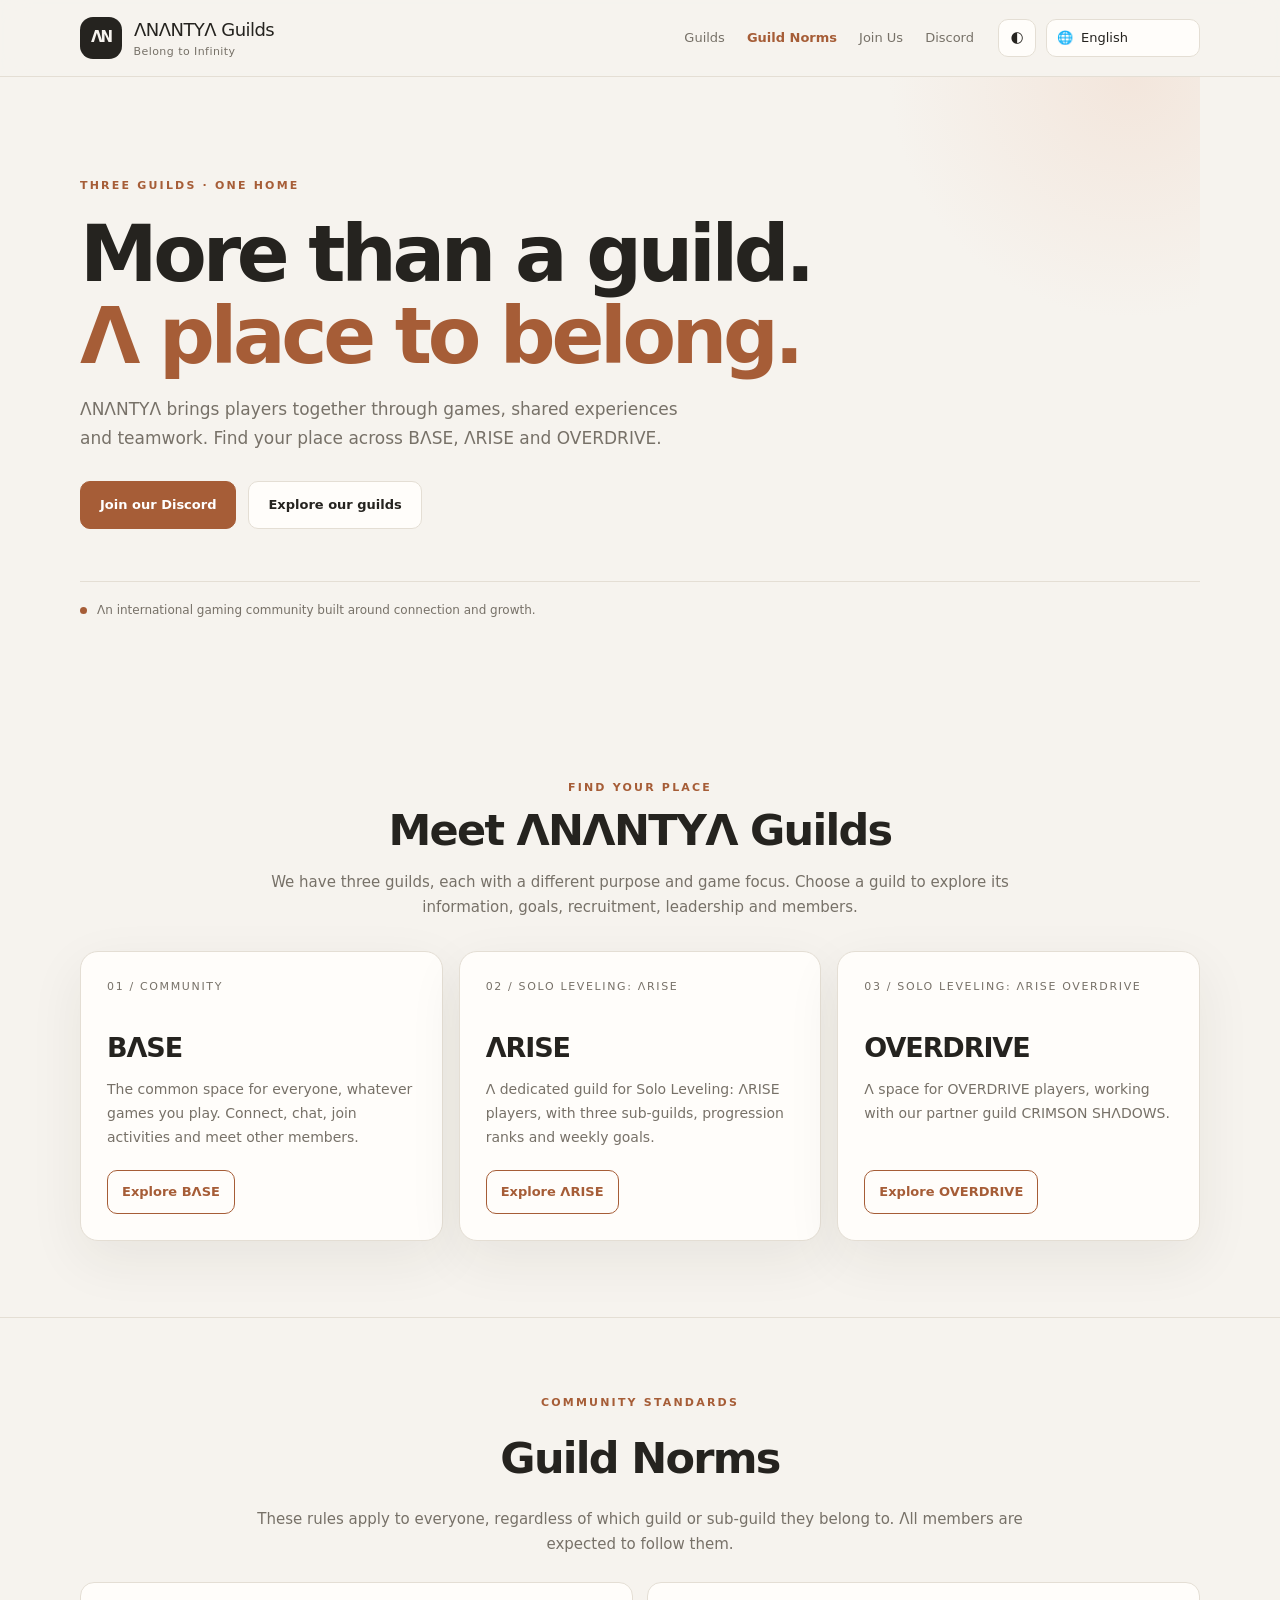
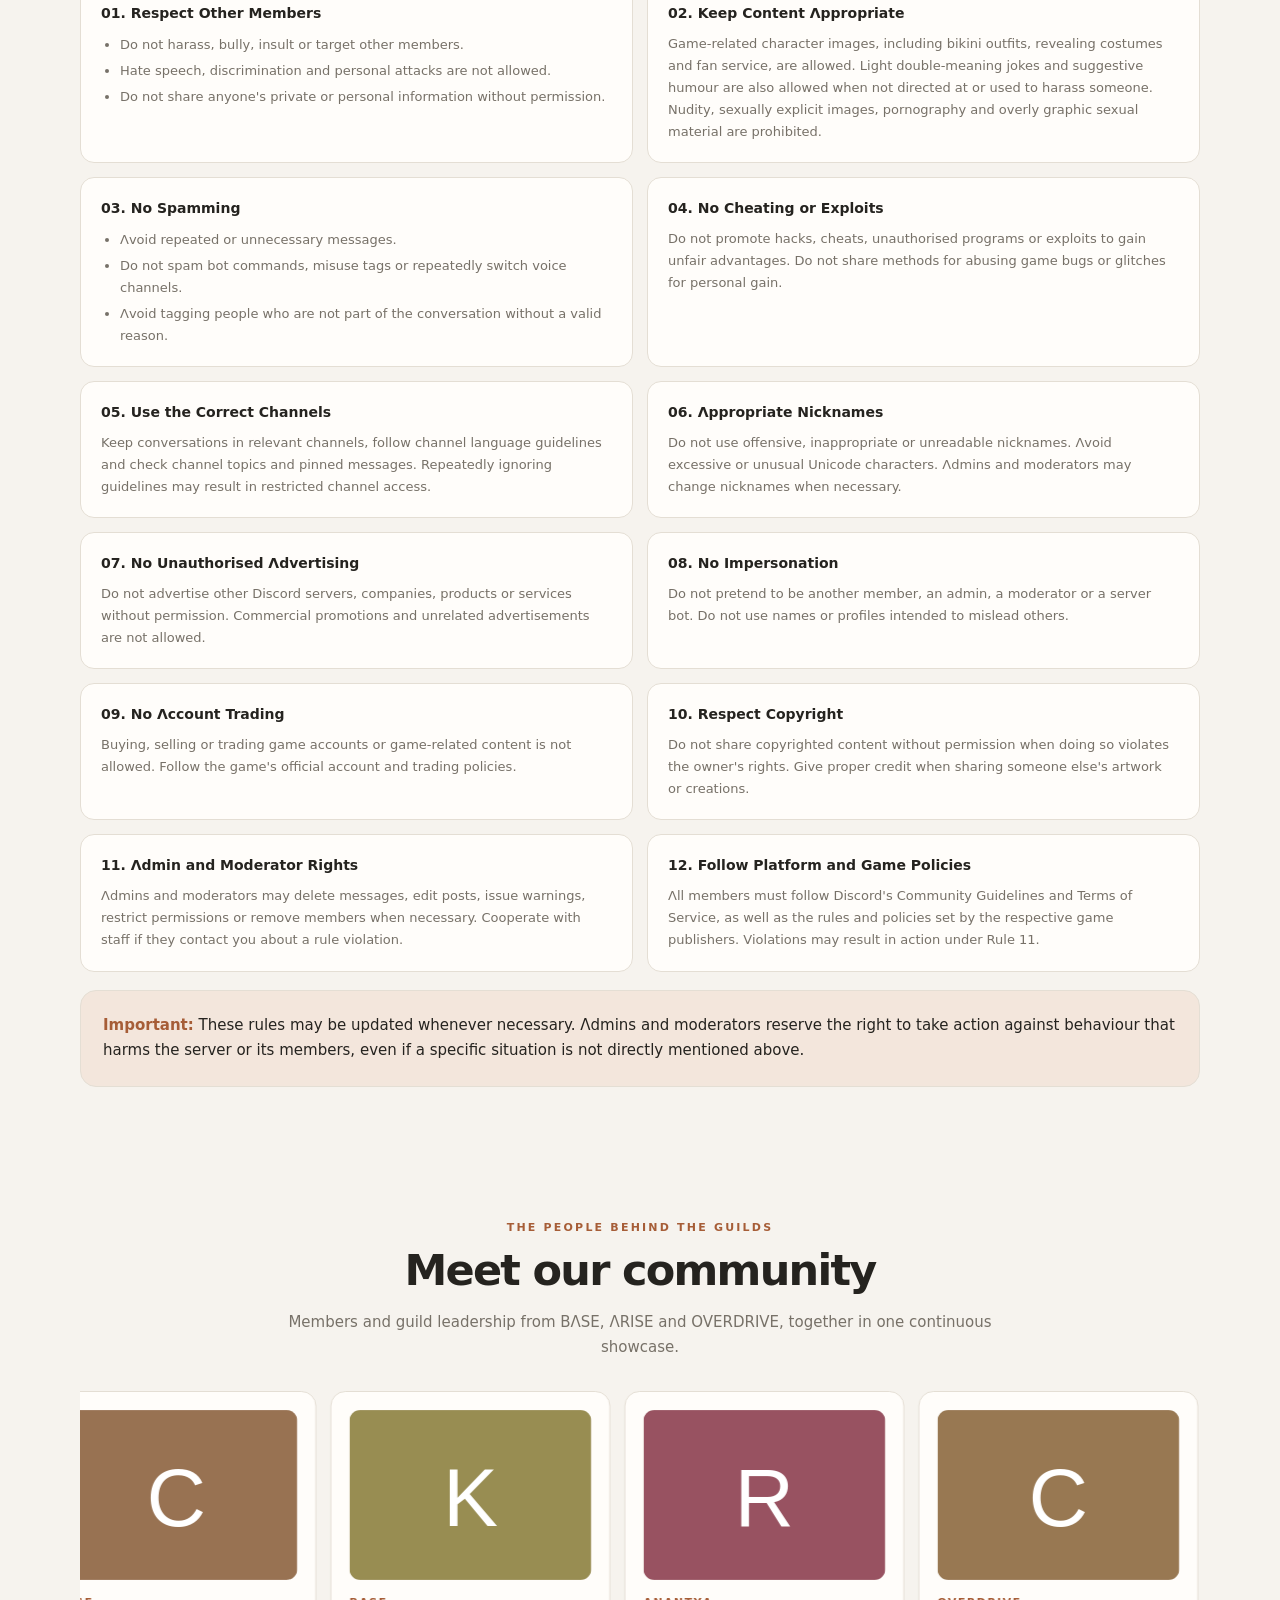
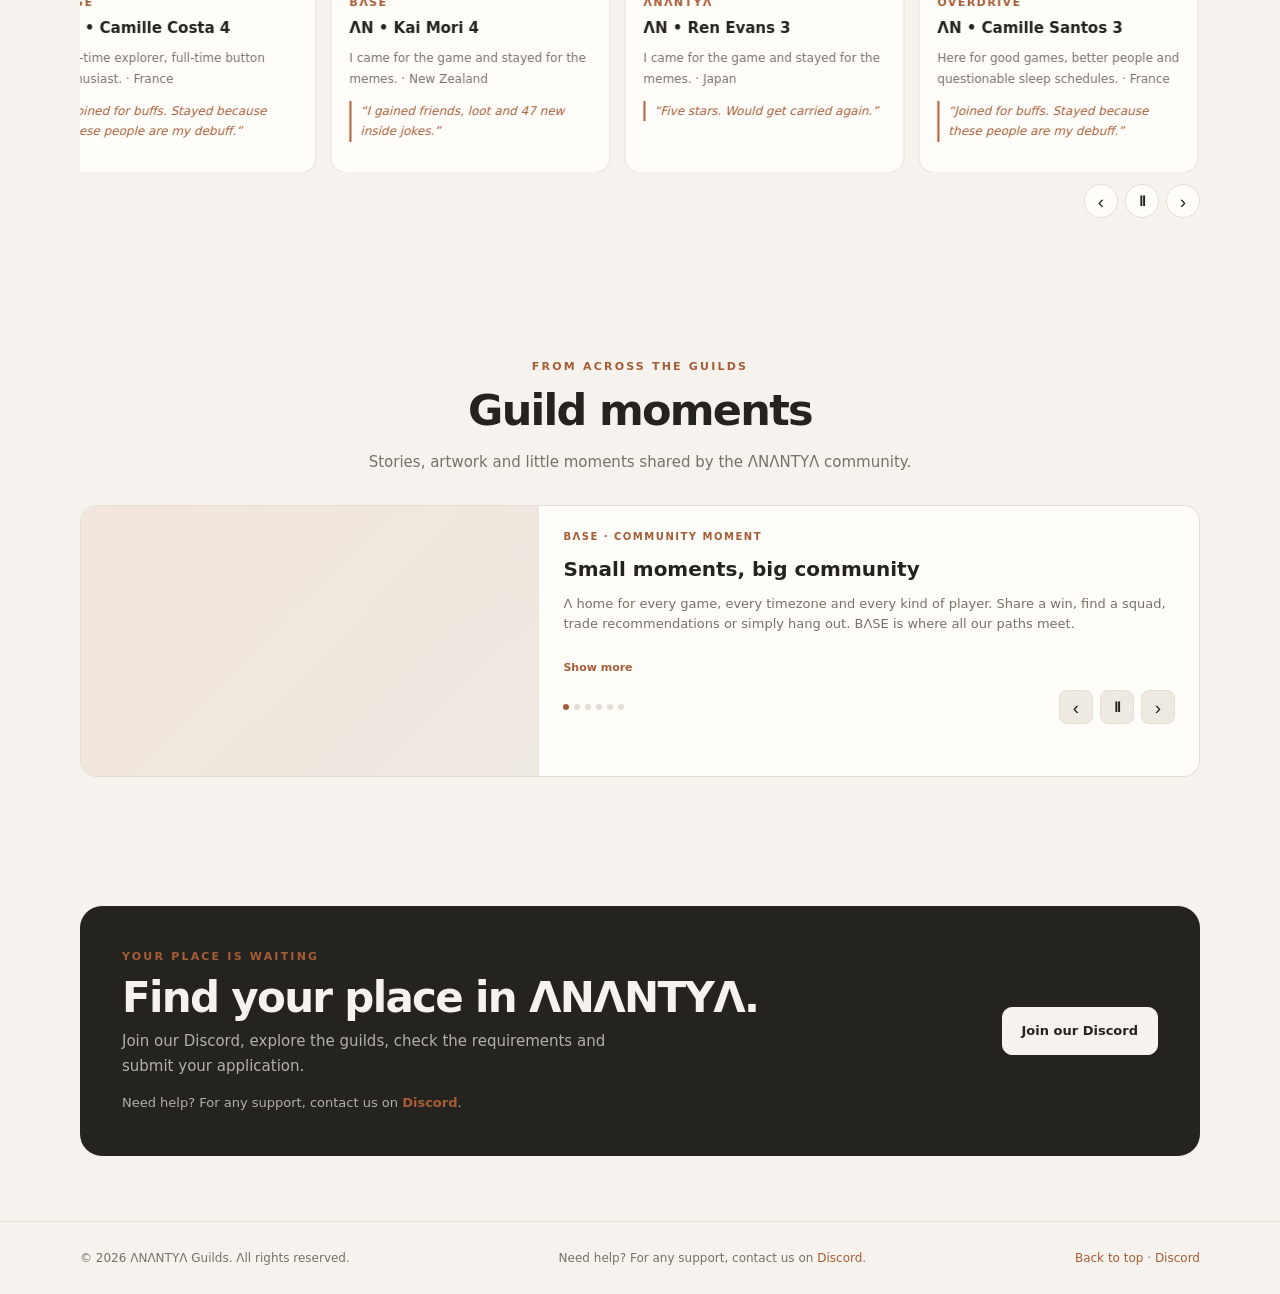
==== commit 816b5d43: "Three Leadership tabs in index.html to use the carousel." ====
--- a/index.html
+++ b/index.html
@@ -130,9 +130,14 @@
       </div>
       <div class="actions"><a class="btn btn-primary" href="#" data-discord>Apply to Join</a></div></div>
 
-     <!-- TAB: Leadership. Cards are created by script.js from leaders.js (guild = base). -->
+     <!-- TAB: Leadership. Cards come from leaders.js (guild = base).
+          Same card size as members. If all leaders fit on screen they stay still;
+          if they don't fit, they roll like the member carousel (data-fit-static does this). -->
      <div class="detail-pane" id="base-leaders"><h4>BΛSE — Leadership</h4><p class="lead">Meet the people responsible for managing BΛSE and supporting its members.</p>
-      <div class="leader-grid" data-leaders="base"></div></div>
+      <div class="member-carousel" data-carousel="leaders-base" data-fit-static>
+       <div class="member-window"><div class="member-track"></div></div>
+       <div class="member-controls"><button class="carousel-btn prev" type="button" aria-label="Previous leaders">‹</button><button class="carousel-btn play-toggle" type="button" aria-label="Pause leadership slideshow">Ⅱ</button><button class="carousel-btn next" type="button" aria-label="Next leaders">›</button></div>
+      </div></div>
 
      <!-- TAB: Members. Rolling carousel; "base" shows EVERY member and leader, randomly mixed. -->
      <div class="detail-pane" id="base-members"><h4>BΛSE — Members</h4><p class="lead">Meet the members who make BΛSE an active and welcoming place.</p>
@@ -189,7 +194,10 @@
       <div class="actions"><a class="btn btn-primary" href="#" data-discord>Apply to Join</a></div></div>
 
      <div class="detail-pane" id="arise-leaders"><h4>ΛRISE — Leadership</h4><p class="lead">Meet the people responsible for managing ΛRISE and supporting its members.</p>
-      <div class="leader-grid" data-leaders="arise"></div></div>
+      <div class="member-carousel" data-carousel="leaders-arise" data-fit-static>
+       <div class="member-window"><div class="member-track"></div></div>
+       <div class="member-controls"><button class="carousel-btn prev" type="button" aria-label="Previous leaders">‹</button><button class="carousel-btn play-toggle" type="button" aria-label="Pause leadership slideshow">Ⅱ</button><button class="carousel-btn next" type="button" aria-label="Next leaders">›</button></div>
+      </div></div>
 
      <!-- "arise" carousel shows only ΛRISE members + ΛRISE leaders, randomly mixed -->
      <div class="detail-pane" id="arise-members"><h4>ΛRISE — Members</h4><p class="lead">Meet the players who make up our three ΛRISE sub-guilds.</p>
@@ -248,7 +256,10 @@
       <div class="actions"><a class="btn btn-primary" href="#" data-discord>Apply to Join</a></div></div>
 
      <div class="detail-pane" id="overdrive-leaders"><h4>OVERDRIVE — Leadership</h4><p class="lead">Meet the people who coordinate OVERDRIVE and help members connect with our partner guild.</p>
-      <div class="leader-grid" data-leaders="overdrive"></div></div>
+      <div class="member-carousel" data-carousel="leaders-overdrive" data-fit-static>
+       <div class="member-window"><div class="member-track"></div></div>
+       <div class="member-controls"><button class="carousel-btn prev" type="button" aria-label="Previous leaders">‹</button><button class="carousel-btn play-toggle" type="button" aria-label="Pause leadership slideshow">Ⅱ</button><button class="carousel-btn next" type="button" aria-label="Next leaders">›</button></div>
+      </div></div>
 
      <div class="detail-pane" id="overdrive-members"><h4>OVERDRIVE — Members</h4><p class="lead">Meet the players in our OVERDRIVE community.</p>
       <div class="member-carousel" data-carousel="overdrive">
@@ -342,4 +353,4 @@
 <script src="slides.js"></script>
 <script src="script.js"></script>
 </body>
-</html>
+</html>
--- a/style.css
+++ b/style.css
@@ -192,10 +192,8 @@
 .member-links{display:flex;gap:12px;flex-wrap:wrap;font-size:12px;font-weight:700;color:var(--accent)}
 .empty-note{font-size:13px;color:var(--muted);margin:12px 0}
 
-/* "Leadership" tab: GM and VGM cards in a grid */
-.leader-grid{display:grid;grid-template-columns:repeat(2,minmax(220px,1fr));gap:14px}
-.leader-grid .member-card{flex:none}
-.leader-grid .member-photo{height:220px}
+/* "Leadership" tab: GM and VGM cards are now the SAME size as member cards
+   (they use the carousel above). The only difference is the accent border (.is-leader). */
 
 
 /* ==========================================================================
@@ -272,7 +270,7 @@
   .nav a{padding:11px 8px;font-size:14px}
   .hero{padding:75px 0 60px}.hero-copy{font-size:15px}
   section{padding:58px 0}
-  .guild-grid,.content-grid,.leader-grid{grid-template-columns:1fr}
+  .guild-grid,.content-grid{grid-template-columns:1fr}
   .guild-card{min-height:220px}
   .detail-top{padding:23px 20px}.detail-tabs{padding:14px 18px}.detail-content{padding:22px 18px}
   .member-card{flex-basis:230px}.member-photo{height:190px}
@@ -288,4 +286,4 @@
 @media(prefers-reduced-motion:reduce){
   html{scroll-behavior:auto}
   *,*:before,*:after{transition:none!important;animation:none!important}
-}
+}
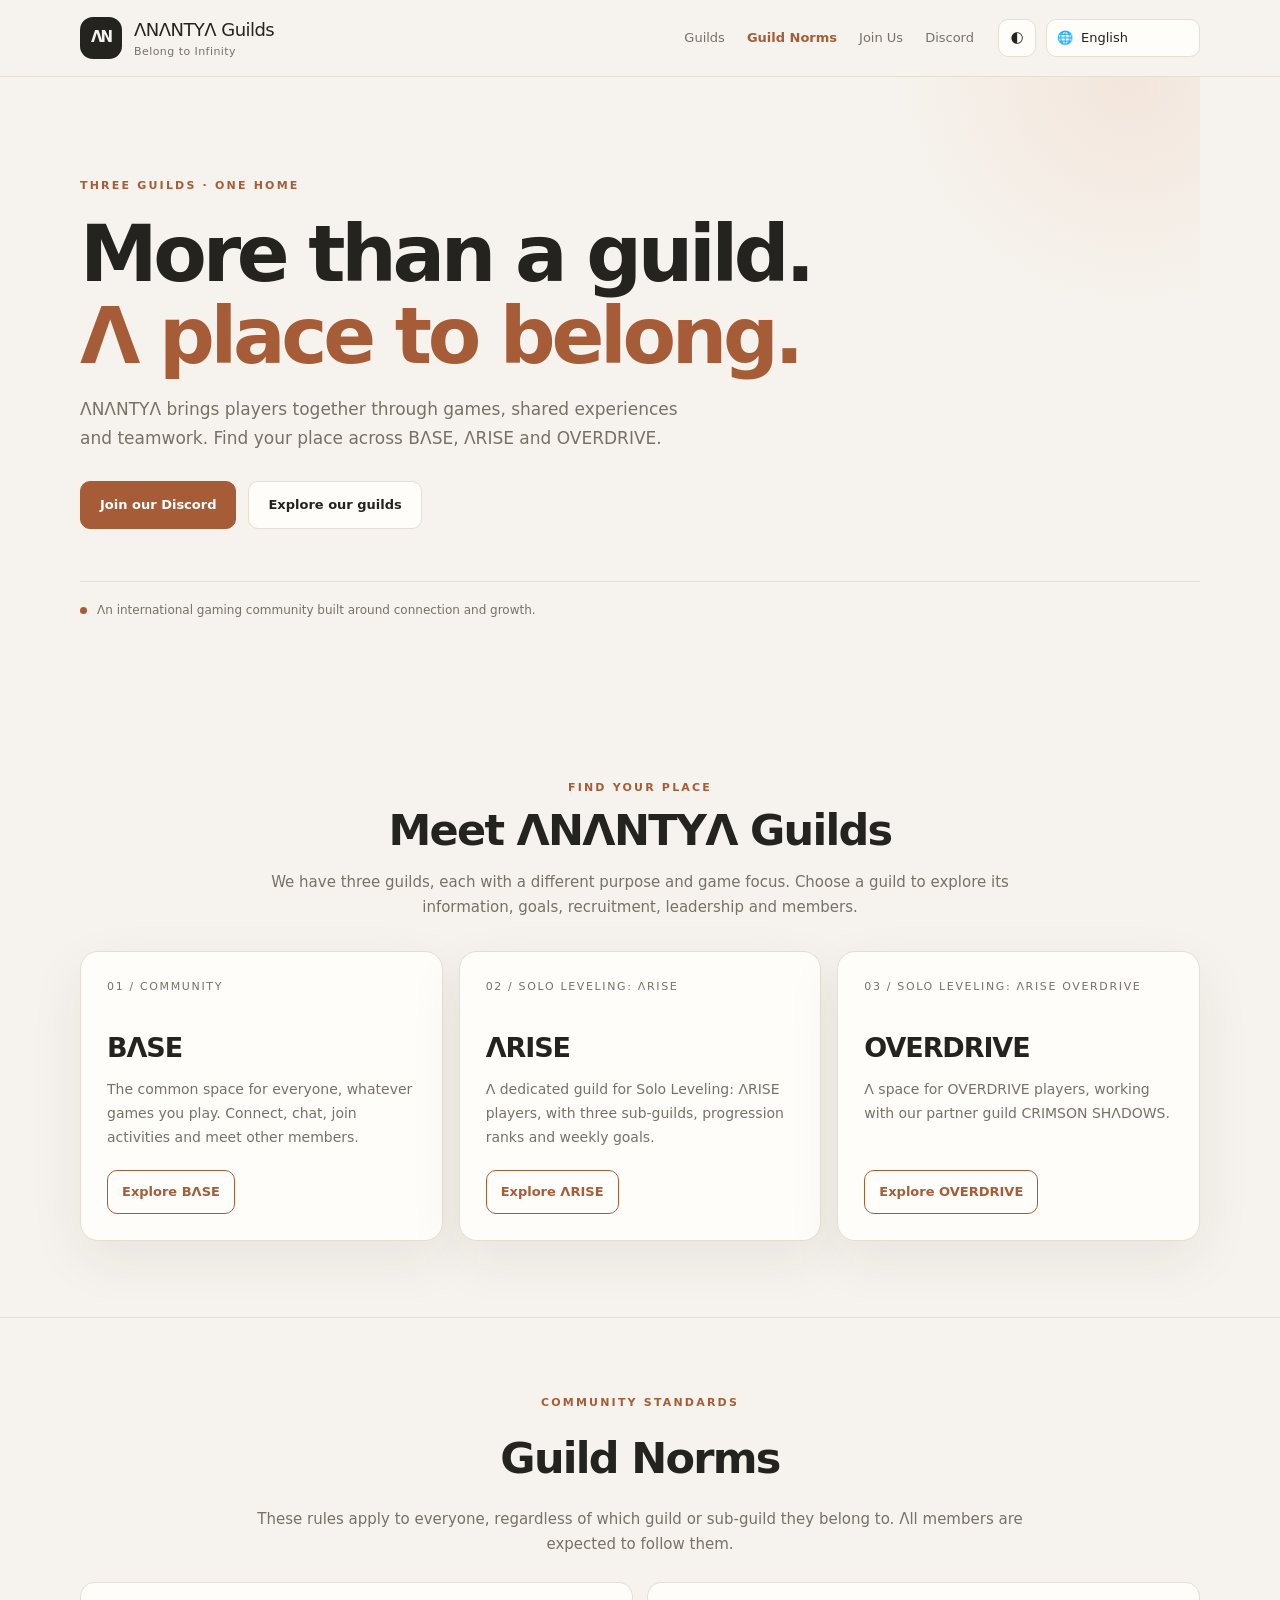
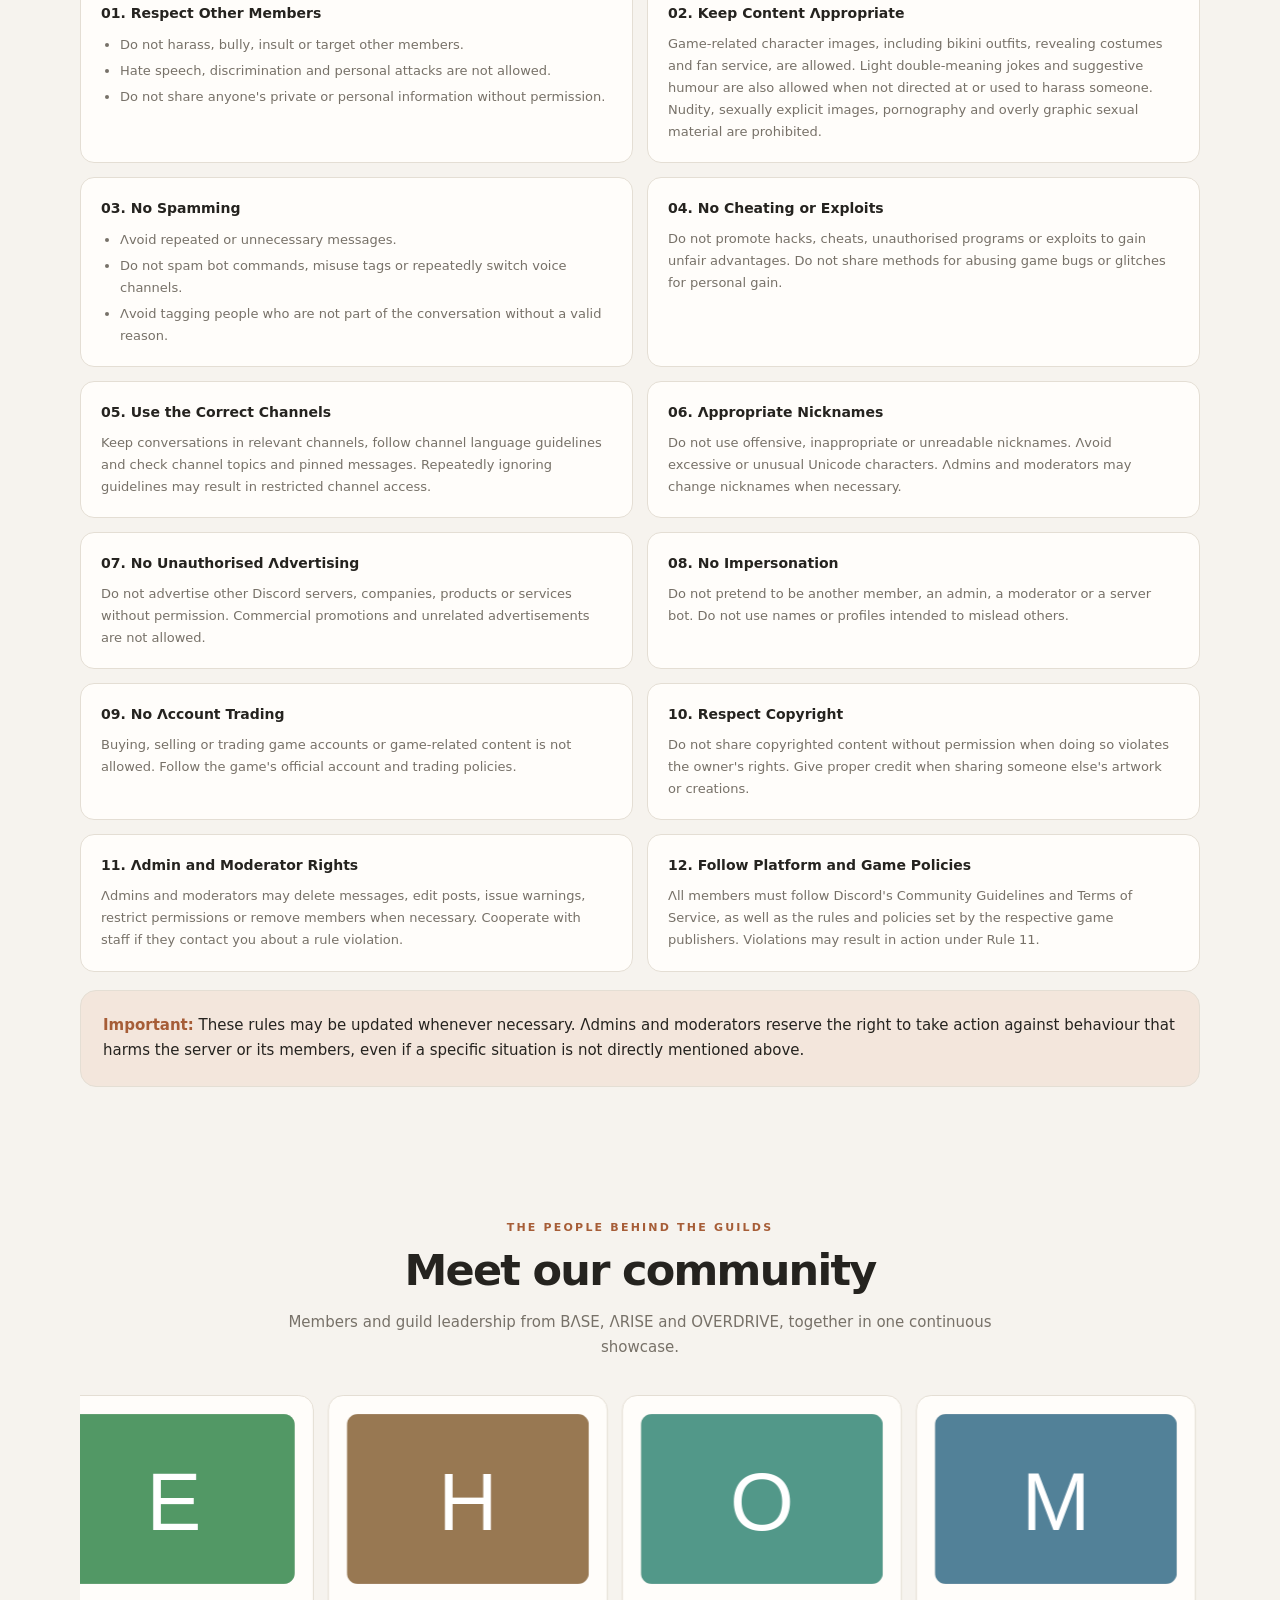
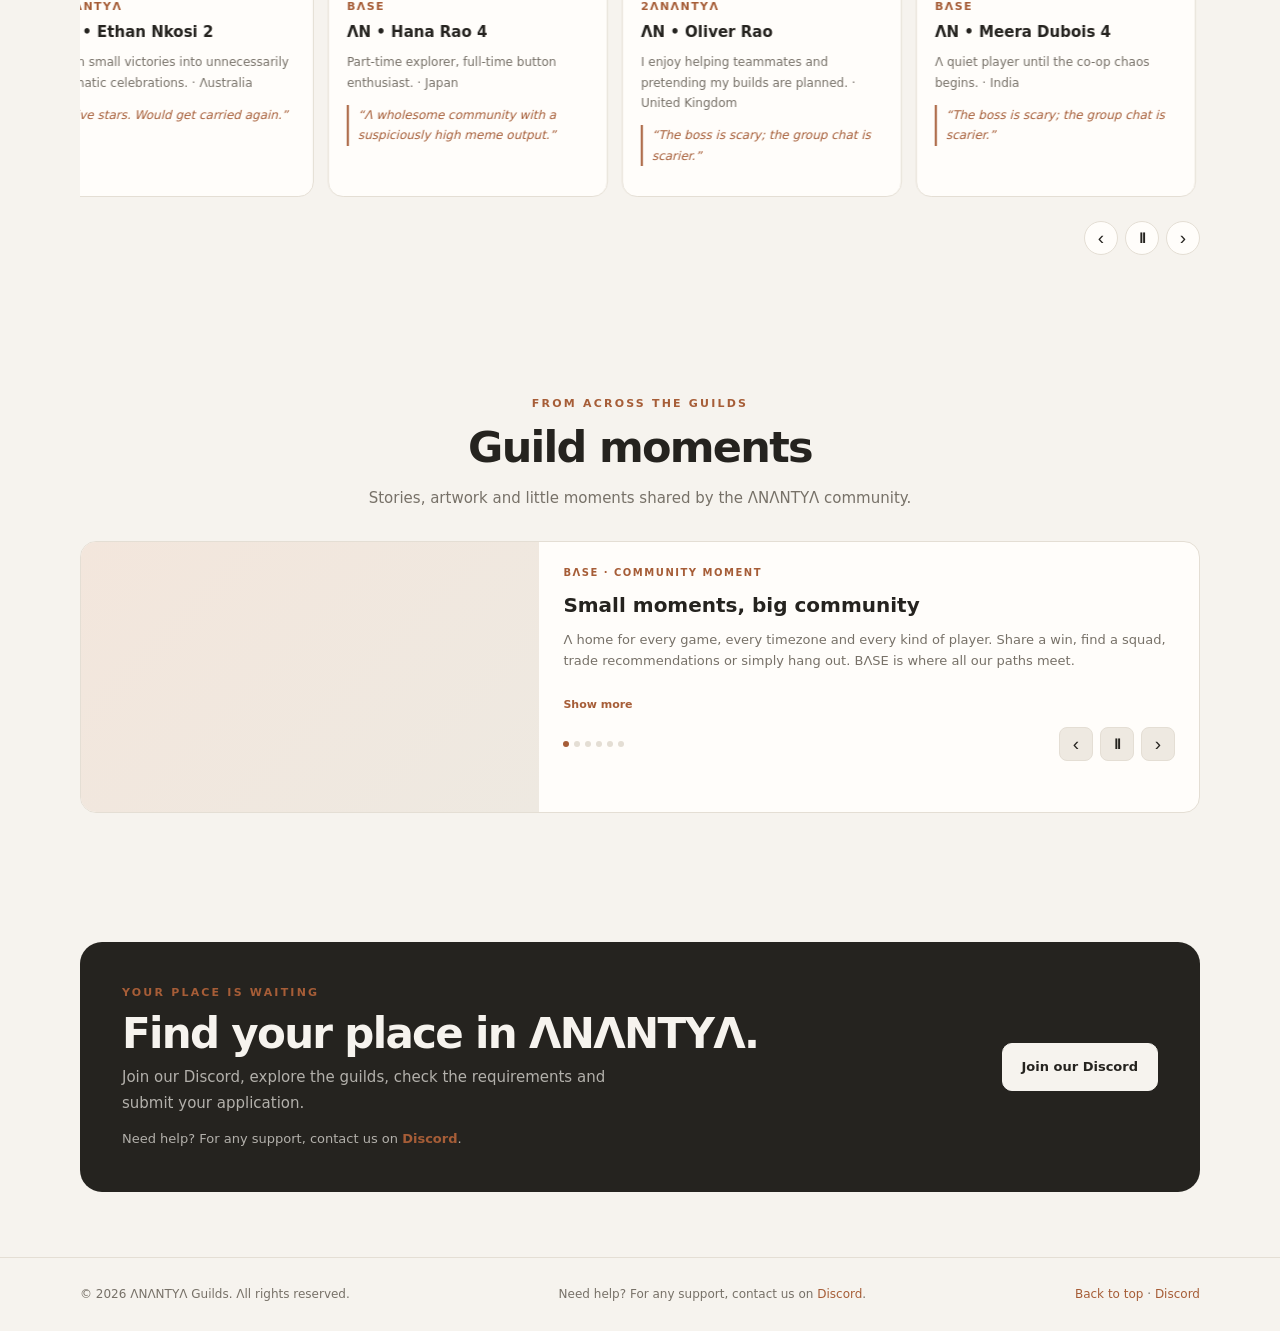
==== commit 90e2b5ac: "Leadership Button issue fixed." ====
--- a/index.html
+++ b/index.html
@@ -133,7 +133,7 @@
      <!-- TAB: Leadership. Cards come from leaders.js (guild = base).
           Same card size as members. If all leaders fit on screen they stay still;
           if they don't fit, they roll like the member carousel (data-fit-static does this). -->
-     <div class="detail-pane" id="base-leaders"><h4>BΛSE — Leadership</h4><p class="lead">Meet the people responsible for managing BΛSE and supporting its members.</p>
+     <div class="detail-pane center-head" id="base-leaders"><h4>BΛSE — Leadership</h4><p class="lead">Meet the people responsible for managing BΛSE and supporting its members.</p>
       <div class="member-carousel" data-carousel="leaders-base" data-fit-static>
        <div class="member-window"><div class="member-track"></div></div>
        <div class="member-controls"><button class="carousel-btn prev" type="button" aria-label="Previous leaders">‹</button><button class="carousel-btn play-toggle" type="button" aria-label="Pause leadership slideshow">Ⅱ</button><button class="carousel-btn next" type="button" aria-label="Next leaders">›</button></div>
@@ -193,7 +193,7 @@
       </div>
       <div class="actions"><a class="btn btn-primary" href="#" data-discord>Apply to Join</a></div></div>
 
-     <div class="detail-pane" id="arise-leaders"><h4>ΛRISE — Leadership</h4><p class="lead">Meet the people responsible for managing ΛRISE and supporting its members.</p>
+     <div class="detail-pane center-head" id="arise-leaders"><h4>ΛRISE — Leadership</h4><p class="lead">Meet the people responsible for managing ΛRISE and supporting its members.</p>
       <div class="member-carousel" data-carousel="leaders-arise" data-fit-static>
        <div class="member-window"><div class="member-track"></div></div>
        <div class="member-controls"><button class="carousel-btn prev" type="button" aria-label="Previous leaders">‹</button><button class="carousel-btn play-toggle" type="button" aria-label="Pause leadership slideshow">Ⅱ</button><button class="carousel-btn next" type="button" aria-label="Next leaders">›</button></div>
@@ -255,7 +255,7 @@
        <p class="small-note">You will remain in our OVERDRIVE section regardless of CRIMSON SHΛDOWS' final decision.</p></div>
       <div class="actions"><a class="btn btn-primary" href="#" data-discord>Apply to Join</a></div></div>
 
-     <div class="detail-pane" id="overdrive-leaders"><h4>OVERDRIVE — Leadership</h4><p class="lead">Meet the people who coordinate OVERDRIVE and help members connect with our partner guild.</p>
+     <div class="detail-pane center-head" id="overdrive-leaders"><h4>OVERDRIVE — Leadership</h4><p class="lead">Meet the people who coordinate OVERDRIVE and help members connect with our partner guild.</p>
       <div class="member-carousel" data-carousel="leaders-overdrive" data-fit-static>
        <div class="member-window"><div class="member-track"></div></div>
        <div class="member-controls"><button class="carousel-btn prev" type="button" aria-label="Previous leaders">‹</button><button class="carousel-btn play-toggle" type="button" aria-label="Pause leadership slideshow">Ⅱ</button><button class="carousel-btn next" type="button" aria-label="Next leaders">›</button></div>
--- a/style.css
+++ b/style.css
@@ -200,11 +200,20 @@
    12. MEMBER CAROUSELS (slow continuous sideways loop)
    ========================================================================== */
 .member-carousel{position:relative;margin-top:14px}
-.member-window{overflow:hidden;touch-action:pan-y;cursor:grab}          /* the visible "frame" */
+/* The padding (top 4px, bottom 8px) gives the cards' borders room, so the frame no longer clips their edges */
+.member-window{overflow:hidden;touch-action:pan-y;cursor:grab;padding:4px 0 8px}   /* the visible "frame" */
 .member-window.dragging{cursor:grabbing}
 .member-track{display:flex;gap:14px;width:max-content;will-change:transform}   /* the moving strip of cards */
 .all-members-section{padding-top:56px}
-.member-controls{display:flex;justify-content:flex-end;align-items:center;gap:7px;margin-top:12px}
+.member-controls{display:flex;justify-content:flex-end;align-items:center;gap:7px;margin-top:16px;position:relative;z-index:1}
+
+/* Leadership tabs: when only a few leaders fit on screen, they stand still and are CENTRED.
+   (script.js adds the class "is-centered" automatically in that case.) */
+.member-carousel.is-centered .member-track{margin-left:auto;margin-right:auto}
+
+/* Leadership tabs: centred heading and description (class "center-head" is set in index.html) */
+.detail-pane.center-head h4{text-align:left}
+.detail-pane.center-head .lead{text-align:center;margin-left:auto;margin-right:auto}
 .carousel-btn{display:inline-grid;place-items:center;flex:0 0 34px;width:34px;height:34px;min-width:34px;padding:0;border-radius:50%;border:1px solid var(--line);background:var(--surface);color:var(--ink);cursor:pointer;line-height:1;font-family:Arial,sans-serif;font-size:19px;font-weight:500}
 .carousel-btn:hover{border-color:var(--accent);color:var(--accent)}
 .carousel-btn.play-toggle{font-size:14px;font-weight:700}
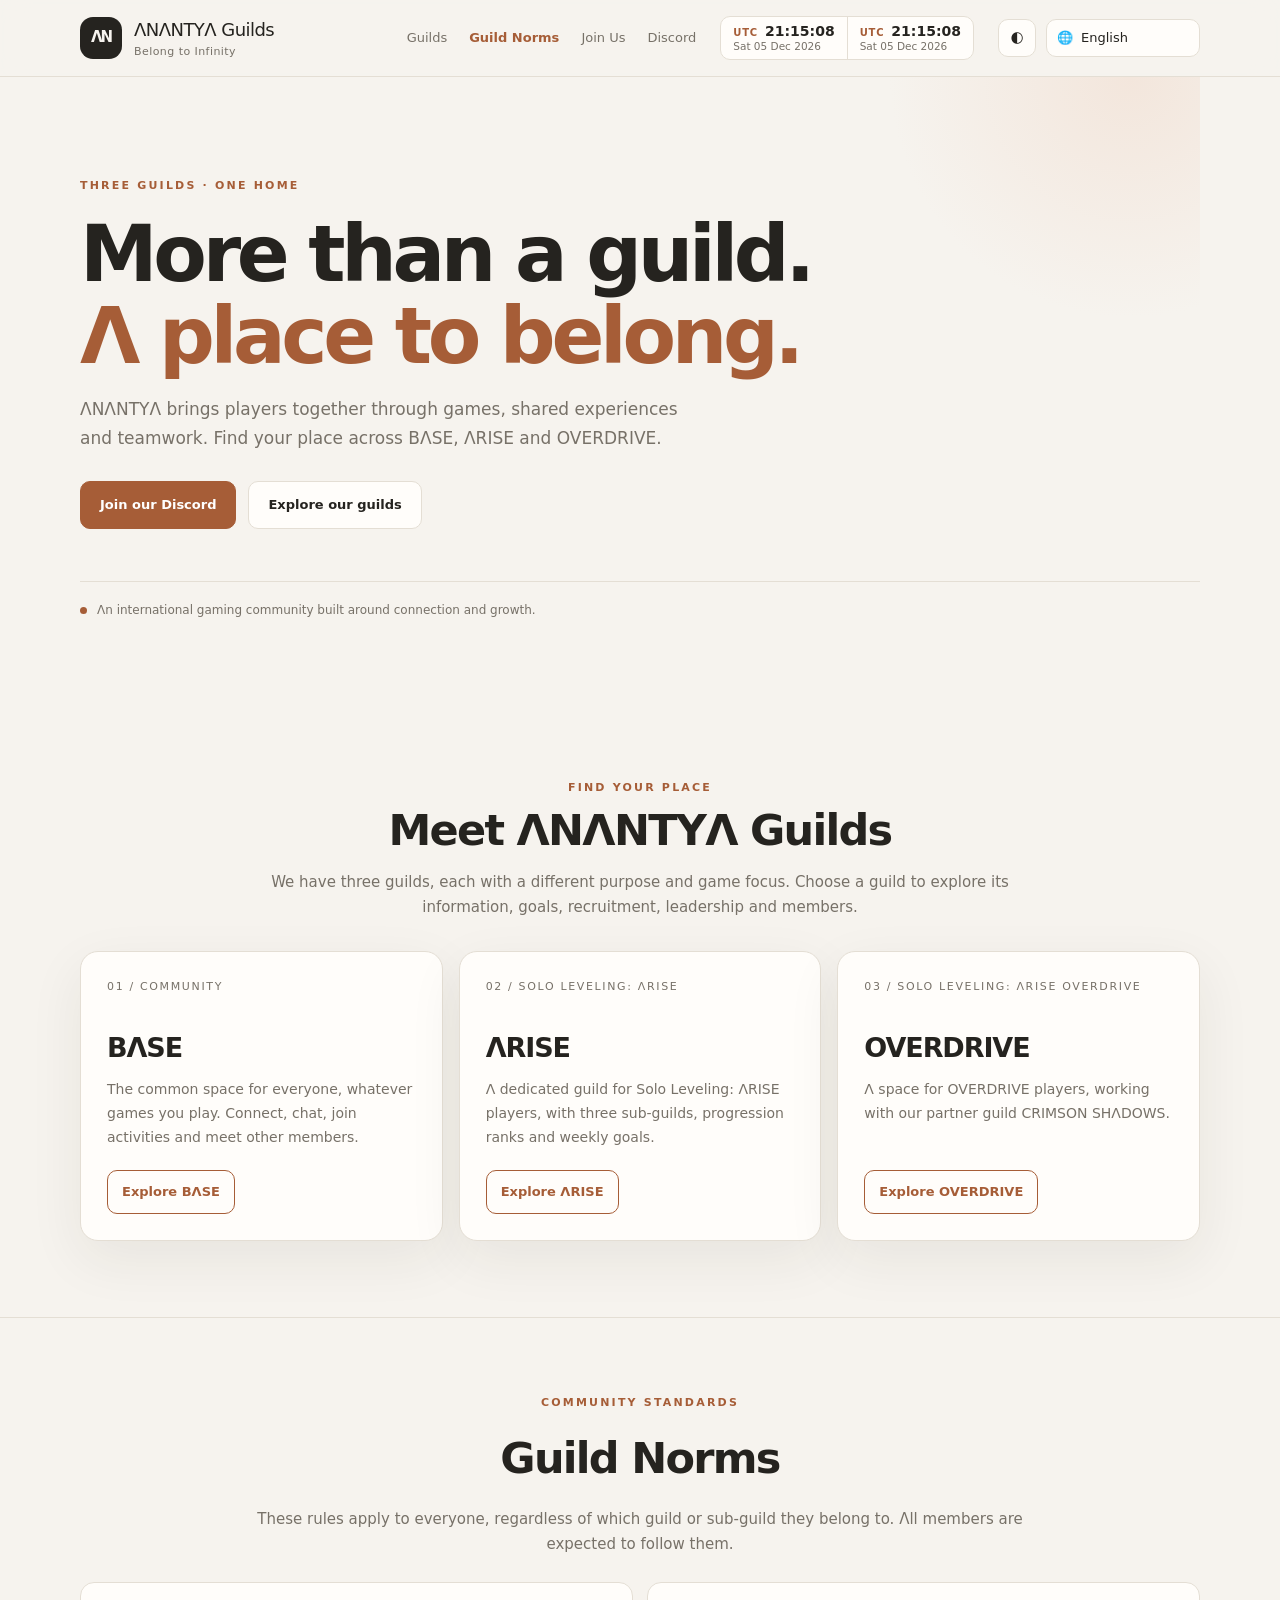
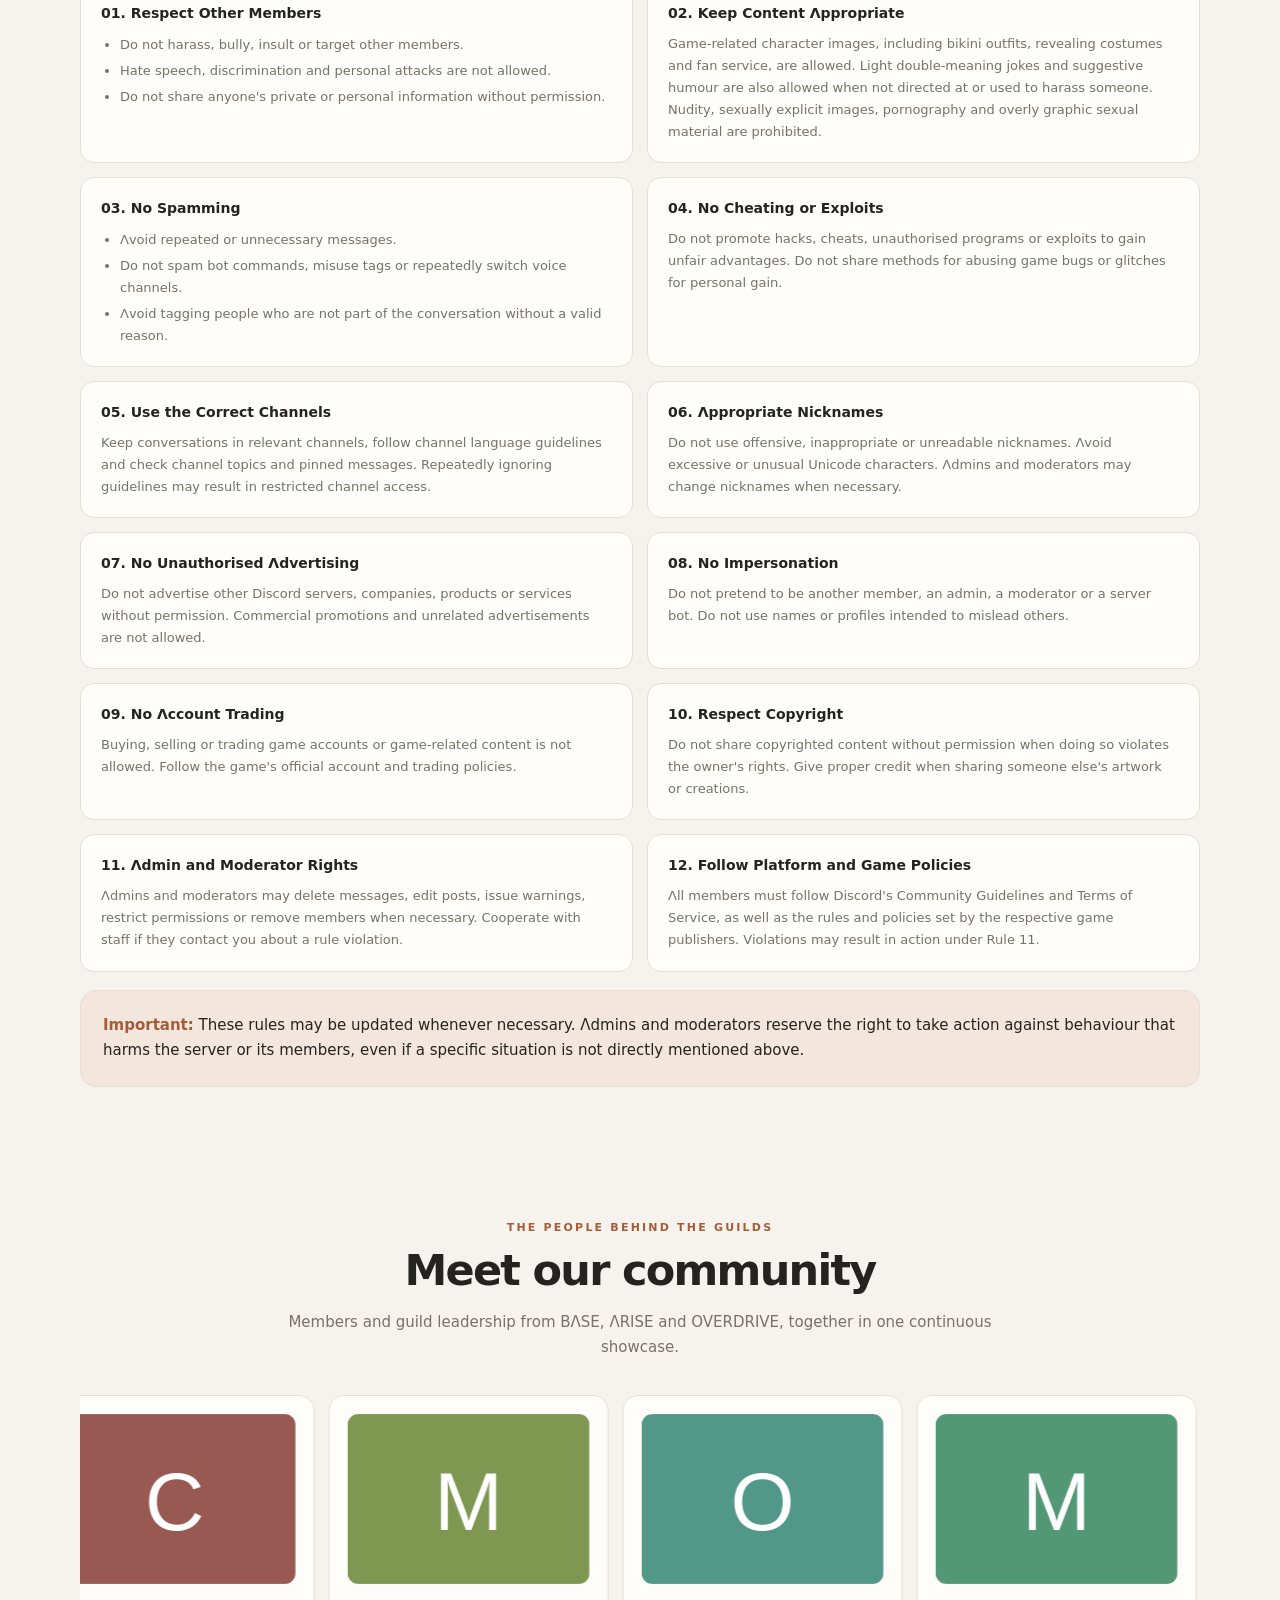
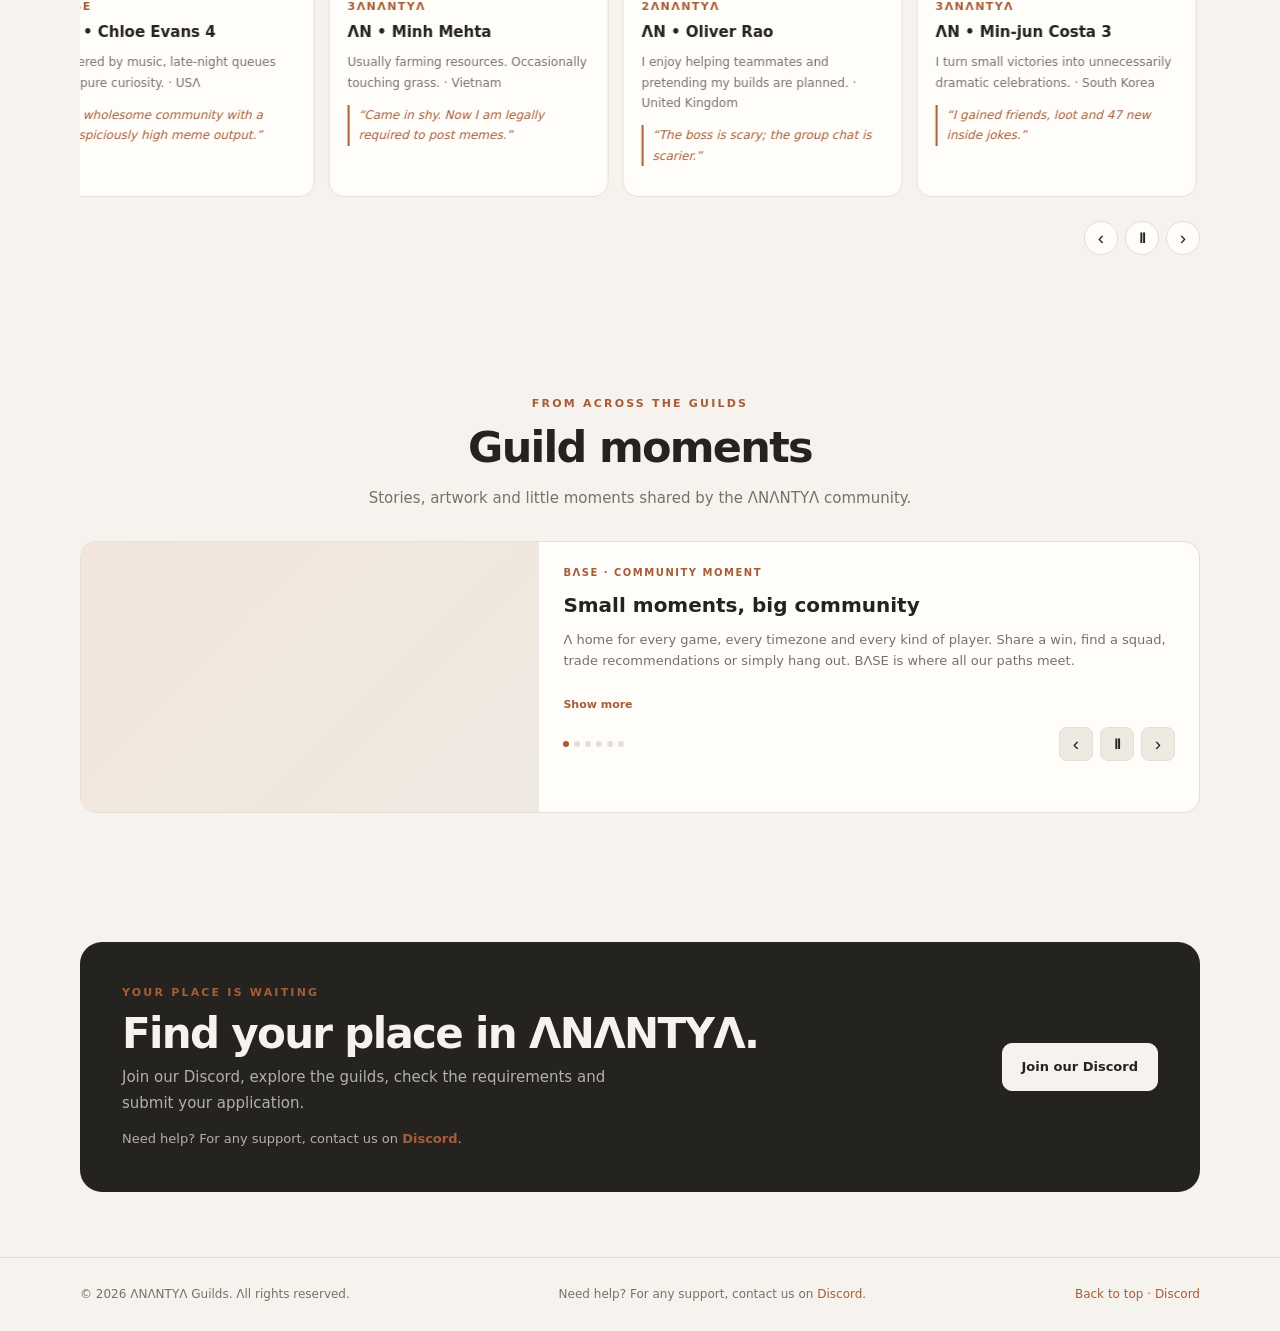
==== commit 5c734264: "Added Reset time to ARISE section" ====
--- a/index.html
+++ b/index.html
@@ -47,6 +47,12 @@
    <a href="#join">Join Us</a>
    <a href="#" data-discord>Discord</a>
   </nav>
+  <!-- LIVE CLOCKS: UTC and the visitor's own local time (with their timezone code).
+       script.js fills these in and updates them every second. -->
+  <div class="site-clock" role="group" aria-label="Current time in UTC and in your local timezone">
+   <div class="clock-item"><div class="clock-line"><span class="clock-zone" data-clock="utc-zone">UTC</span><span class="clock-time" data-clock="utc-time">--:--:--</span></div><span class="clock-date" data-clock="utc-date">&nbsp;</span></div>
+   <div class="clock-item" title="Your local time"><div class="clock-line"><span class="clock-zone" data-clock="loc-zone">Local</span><span class="clock-time" data-clock="loc-time">--:--:--</span></div><span class="clock-date" data-clock="loc-date">&nbsp;</span></div>
+  </div>
   <div class="header-actions">
    <button class="theme-btn" id="themeToggle" type="button" aria-label="Toggle colour theme" title="Toggle theme">◐</button>
    <!-- This box changes language automatically; it is not a button. Languages are listed in script.js. -->
@@ -158,6 +164,7 @@
     <div class="detail-tabs" role="tablist" aria-label="ΛRISE information">
      <button class="tab-btn active" data-tab="arise-about" role="tab" aria-selected="true">Λbout ΛRISE</button>
      <button class="tab-btn" data-tab="arise-goals" role="tab" aria-selected="false">Guild Goals</button>
+     <button class="tab-btn" data-tab="arise-resets" role="tab" aria-selected="false">Reset Times</button>
      <button class="tab-btn" data-tab="arise-recruit" role="tab" aria-selected="false">Apply to Join</button>
      <button class="tab-btn" data-tab="arise-leaders" role="tab" aria-selected="false">Leadership</button>
      <button class="tab-btn" data-tab="arise-members" role="tab" aria-selected="false">Members</button>
@@ -185,6 +192,41 @@
        <p class="small-note">Guild Boss Contribution Points = [(Rage Count × 10) + 255] × P. Set P = 1 if Guild Boss has been played, or P = 0 if it has not been played.</p>
        <p class="small-note">Guild Mission Contribution Points = Total Guild Contribution Points − Guild Boss Contribution Points.</p>
        <p class="small-note">To find your total points: Guild Lobby → Guild Menu → Guild Information → Guild Member → find your name. Your total points appear beside it.</p></div></div>
+
+     <!-- TAB: Reset Times. Each card is filled in by script.js (section 9B): next reset in UTC and in the visitor's local time, plus a live countdown.
+          To change a reset time, edit the RESETS list in script.js. Keep the data-reset names the same. -->
+     <div class="detail-pane" id="arise-resets"><h4>ΛRISE — Reset Times</h4><p class="lead">Solo Leveling:ΛRISE resets happen at fixed UTC times. Each card shows the next reset in UTC and in your own local time, with a live countdown.</p>
+      <div class="reset-list">
+       <article class="reset-card" data-reset="daily">
+        <div class="reset-head"><div><h3>Daily Reset</h3><p>Every day at 23:59:00 UTC.</p></div><div class="reset-count"><span class="reset-count-label">Next in</span><span class="reset-count-value" data-r="count">--</span></div></div>
+        <div class="reset-times">
+         <div class="reset-time"><span class="reset-zone" data-r="utc-zone">UTC</span><span class="reset-clock" data-r="utc-time">--:--:--</span><span class="reset-date" data-r="utc-date">&nbsp;</span></div>
+         <div class="reset-time"><span class="reset-zone" data-r="loc-zone">Your time</span><span class="reset-clock" data-r="loc-time">--:--:--</span><span class="reset-date" data-r="loc-date">&nbsp;</span></div>
+        </div>
+       </article>
+       <article class="reset-card" data-reset="weekly">
+        <div class="reset-head"><div><h3>Shop &amp; Weekly Reset</h3><p>Every Wednesday at 23:59:00 UTC.</p></div><div class="reset-count"><span class="reset-count-label">Next in</span><span class="reset-count-value" data-r="count">--</span></div></div>
+        <div class="reset-times">
+         <div class="reset-time"><span class="reset-zone" data-r="utc-zone">UTC</span><span class="reset-clock" data-r="utc-time">--:--:--</span><span class="reset-date" data-r="utc-date">&nbsp;</span></div>
+         <div class="reset-time"><span class="reset-zone" data-r="loc-zone">Your time</span><span class="reset-clock" data-r="loc-time">--:--:--</span><span class="reset-date" data-r="loc-date">&nbsp;</span></div>
+        </div>
+       </article>
+       <article class="reset-card" data-reset="shop">
+        <div class="reset-head"><div><h3>Guild Shop Reset</h3><p>Every Sunday at 23:59:00 UTC.</p></div><div class="reset-count"><span class="reset-count-label">Next in</span><span class="reset-count-value" data-r="count">--</span></div></div>
+        <div class="reset-times">
+         <div class="reset-time"><span class="reset-zone" data-r="utc-zone">UTC</span><span class="reset-clock" data-r="utc-time">--:--:--</span><span class="reset-date" data-r="utc-date">&nbsp;</span></div>
+         <div class="reset-time"><span class="reset-zone" data-r="loc-zone">Your time</span><span class="reset-clock" data-r="loc-time">--:--:--</span><span class="reset-date" data-r="loc-date">&nbsp;</span></div>
+        </div>
+       </article>
+       <article class="reset-card" data-reset="boss">
+        <div class="reset-head"><div><h3>Guild Boss Reset</h3><p>Every Wednesday at 23:30:00 UTC.</p></div><div class="reset-count"><span class="reset-count-label">Next in</span><span class="reset-count-value" data-r="count">--</span></div></div>
+        <div class="reset-times">
+         <div class="reset-time"><span class="reset-zone" data-r="utc-zone">UTC</span><span class="reset-clock" data-r="utc-time">--:--:--</span><span class="reset-date" data-r="utc-date">&nbsp;</span></div>
+         <div class="reset-time"><span class="reset-zone" data-r="loc-zone">Your time</span><span class="reset-clock" data-r="loc-time">--:--:--</span><span class="reset-date" data-r="loc-date">&nbsp;</span></div>
+        </div>
+       </article>
+      </div>
+      <div class="callout"><strong>Good to know:</strong> Times use the 24-hour format (HH:MM:SS) and update every second. Your local time and timezone code come from your device settings.</div></div>
 
      <div class="detail-pane" id="arise-recruit"><h4>ΛRISE — Apply to Join</h4><p class="lead">Join our Discord, open the application channel and submit clear screenshots for evaluation.</p>
       <div class="content-grid">
--- a/style.css
+++ b/style.css
@@ -77,6 +77,15 @@
 .language-label-window{height:20px;min-width:0;flex:1;overflow:hidden;white-space:nowrap}
 .language-label-track{display:block;line-height:20px;animation:slide-up .7s ease both}
 
+/* LIVE CLOCKS in the header (UTC + visitor's local time) */
+.site-clock{display:flex;align-items:stretch;flex:0 0 auto;border:1px solid var(--line);border-radius:10px;background:var(--surface);font-variant-numeric:tabular-nums}
+.clock-item{display:flex;flex-direction:column;justify-content:center;padding:5px 12px;line-height:1.3;min-width:0}
+.clock-item+.clock-item{border-left:1px solid var(--line)}
+.clock-line{display:flex;align-items:baseline;gap:7px;white-space:nowrap}
+.clock-zone{font-size:10px;font-weight:750;letter-spacing:.08em;color:var(--accent)}
+.clock-time{font-size:14px;font-weight:650;color:var(--ink)}
+.clock-date{font-size:10.5px;color:var(--muted);white-space:nowrap}
+
 
 /* ==========================================================================
    4. HERO (the big first section)
@@ -169,6 +178,22 @@
 .pill-row{display:flex;flex-wrap:wrap;gap:8px;margin-top:12px}
 .pill{background:var(--surface-2);border:1px solid var(--line);padding:6px 10px;border-radius:999px;font-size:12px}
 
+/* RESET TIMES tab (ΛRISE): one card per reset, UTC and local time side by side */
+.reset-list{display:grid;grid-template-columns:repeat(2,1fr);gap:14px}
+.reset-card{background:var(--surface);border:1px solid var(--line);border-radius:14px;padding:19px 20px;text-align:left;min-width:0}
+.reset-head{display:flex;justify-content:space-between;align-items:flex-start;gap:14px}
+.reset-head h3{font-size:14px;margin:0 0 4px}
+.reset-head p{font-size:13px;color:var(--muted);margin:0}
+.reset-count{flex:none;text-align:right;display:flex;flex-direction:column;line-height:1.35}
+.reset-count-label{font-size:11px;color:var(--muted)}
+.reset-count-value{font-size:14px;font-weight:750;color:var(--accent);font-variant-numeric:tabular-nums;white-space:nowrap}
+.reset-times{display:grid;grid-template-columns:1fr 1fr;margin-top:16px;border:1px solid var(--line);border-radius:11px;background:var(--surface-2);overflow:hidden}
+.reset-time{display:flex;flex-direction:column;gap:2px;padding:11px 13px;min-width:0}
+.reset-time+.reset-time{border-left:1px solid var(--line)}
+.reset-zone{font-size:11px;font-weight:750;letter-spacing:.08em;color:var(--accent)}
+.reset-clock{font-size:20px;font-weight:700;letter-spacing:-.01em;font-variant-numeric:tabular-nums}
+.reset-date{font-size:12px;color:var(--muted)}
+
 
 /* ==========================================================================
    10. GUILD NORMS SECTION
@@ -212,7 +237,7 @@
 .member-carousel.is-centered .member-track{margin-left:auto;margin-right:auto}
 
 /* Leadership tabs: centred heading and description (class "center-head" is set in index.html) */
-.detail-pane.center-head h4{text-align:left}
+.detail-pane.center-head h4{text-align:center}
 .detail-pane.center-head .lead{text-align:center;margin-left:auto;margin-right:auto}
 .carousel-btn{display:inline-grid;place-items:center;flex:0 0 34px;width:34px;height:34px;min-width:34px;padding:0;border-radius:50%;border:1px solid var(--line);background:var(--surface);color:var(--ink);cursor:pointer;line-height:1;font-family:Arial,sans-serif;font-size:19px;font-weight:500}
 .carousel-btn:hover{border-color:var(--accent);color:var(--accent)}
@@ -265,6 +290,16 @@
 /* ==========================================================================
    15. PHONE / SMALL SCREEN LAYOUT
    ========================================================================== */
+/* Medium and small screens: the clocks move to their own row under the header bar */
+@media(max-width:1120px){
+  html{scroll-padding-top:140px}
+  .header-inner{display:grid;grid-template-columns:auto minmax(0,1fr) auto;align-items:center;row-gap:10px;padding:12px 0;min-height:0}
+  .brand{grid-column:1;grid-row:1}
+  .nav{grid-column:2;grid-row:1;justify-self:end}
+  .header-actions{grid-column:3;grid-row:1}
+  .site-clock{grid-column:1/-1;grid-row:2;justify-self:center;width:100%;max-width:460px}
+  .clock-item{flex:1;align-items:center}
+}
 @media(max-width:850px){
   .nav{gap:13px}.nav a{font-size:12px}
   .member-card{flex-basis:250px}
@@ -274,12 +309,13 @@
   .header-inner{min-height:68px}
   .menu-btn{display:grid}
   .language-control{width:132px;min-width:132px;flex-basis:132px}
-  .nav{display:none;position:absolute;left:15px;right:15px;top:68px;margin-left:0;padding:15px;background:var(--surface);border:1px solid var(--line);border-radius:14px;box-shadow:var(--shadow);flex-direction:column;align-items:stretch;gap:0}
+  .nav{display:none;position:absolute;left:15px;right:15px;top:calc(100% + 6px);margin-left:0;padding:15px;background:var(--surface);border:1px solid var(--line);border-radius:14px;box-shadow:var(--shadow);flex-direction:column;align-items:stretch;gap:0}
   .nav.open{display:flex}
   .nav a{padding:11px 8px;font-size:14px}
   .hero{padding:75px 0 60px}.hero-copy{font-size:15px}
   section{padding:58px 0}
-  .guild-grid,.content-grid{grid-template-columns:1fr}
+  .guild-grid,.content-grid,.reset-list{grid-template-columns:1fr}
+  .reset-clock{font-size:18px}
   .guild-card{min-height:220px}
   .detail-top{padding:23px 20px}.detail-tabs{padding:14px 18px}.detail-content{padding:22px 18px}
   .member-card{flex-basis:230px}.member-photo{height:190px}
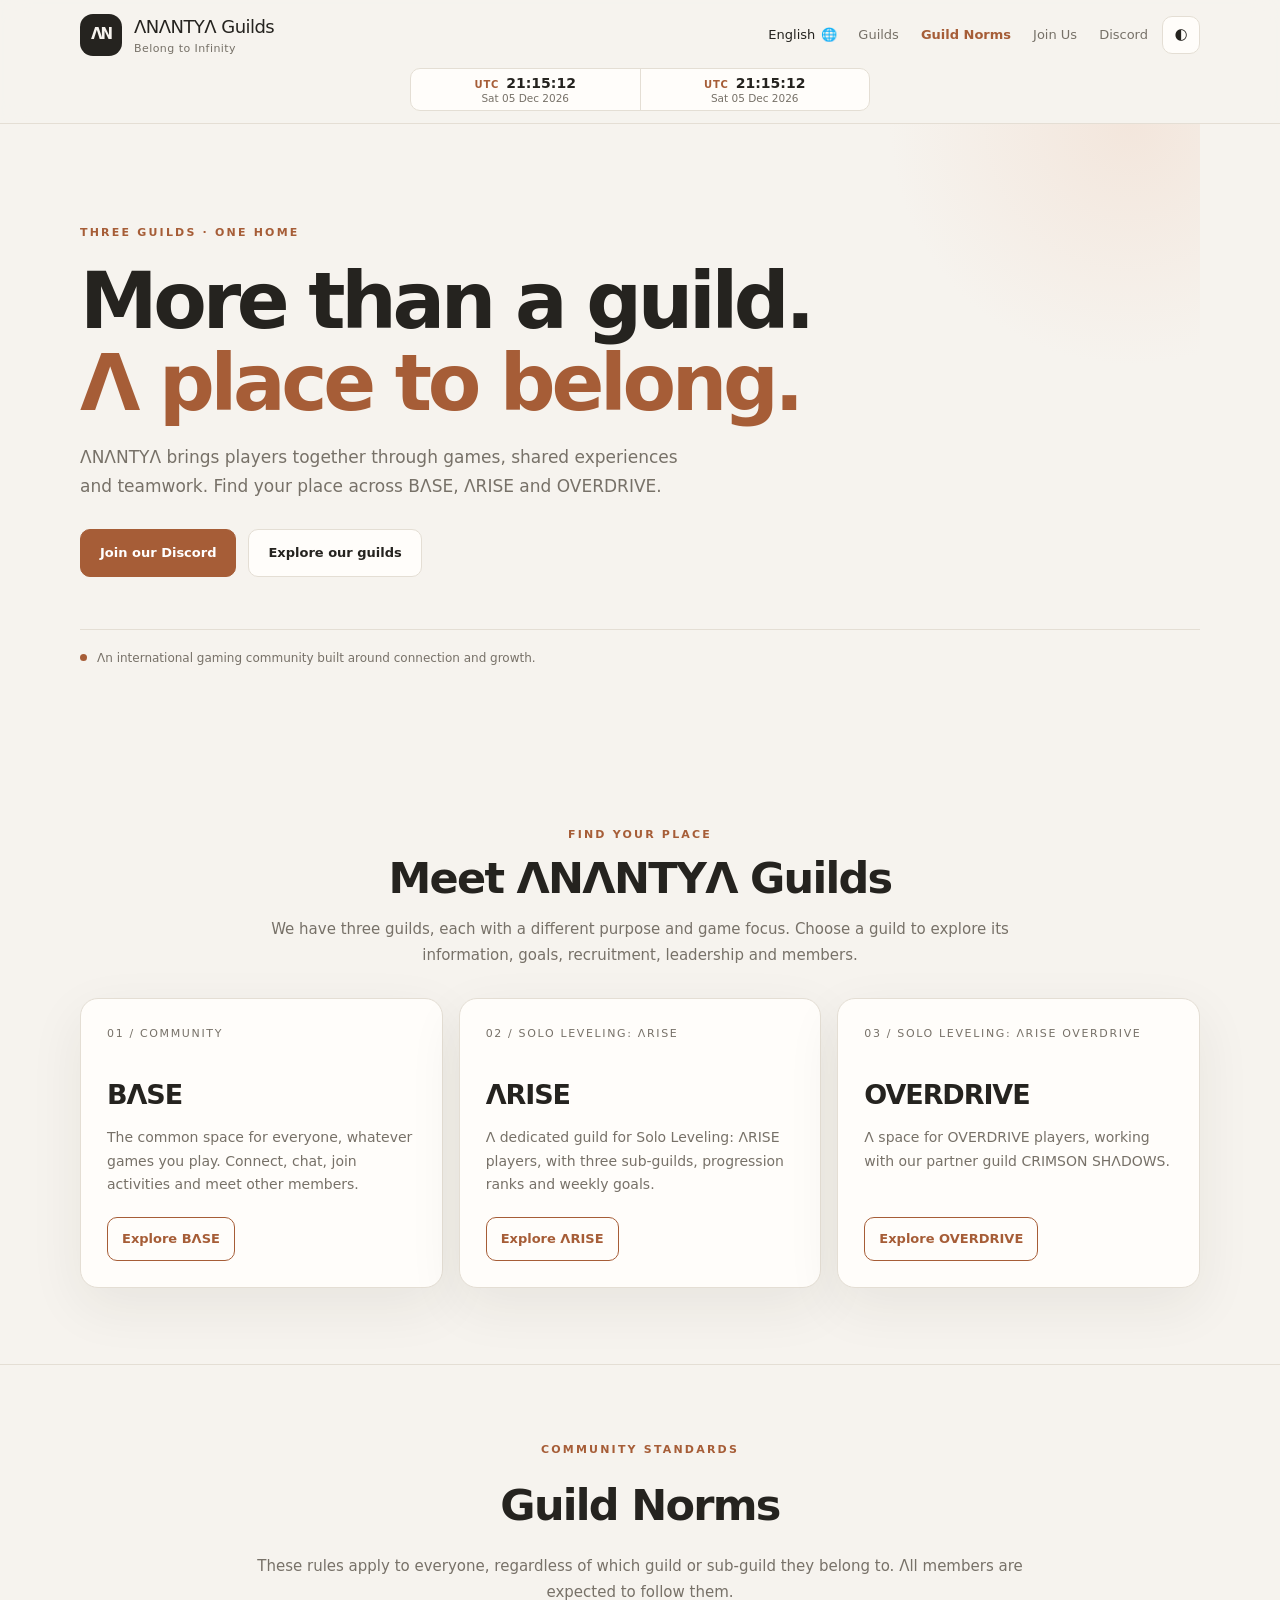
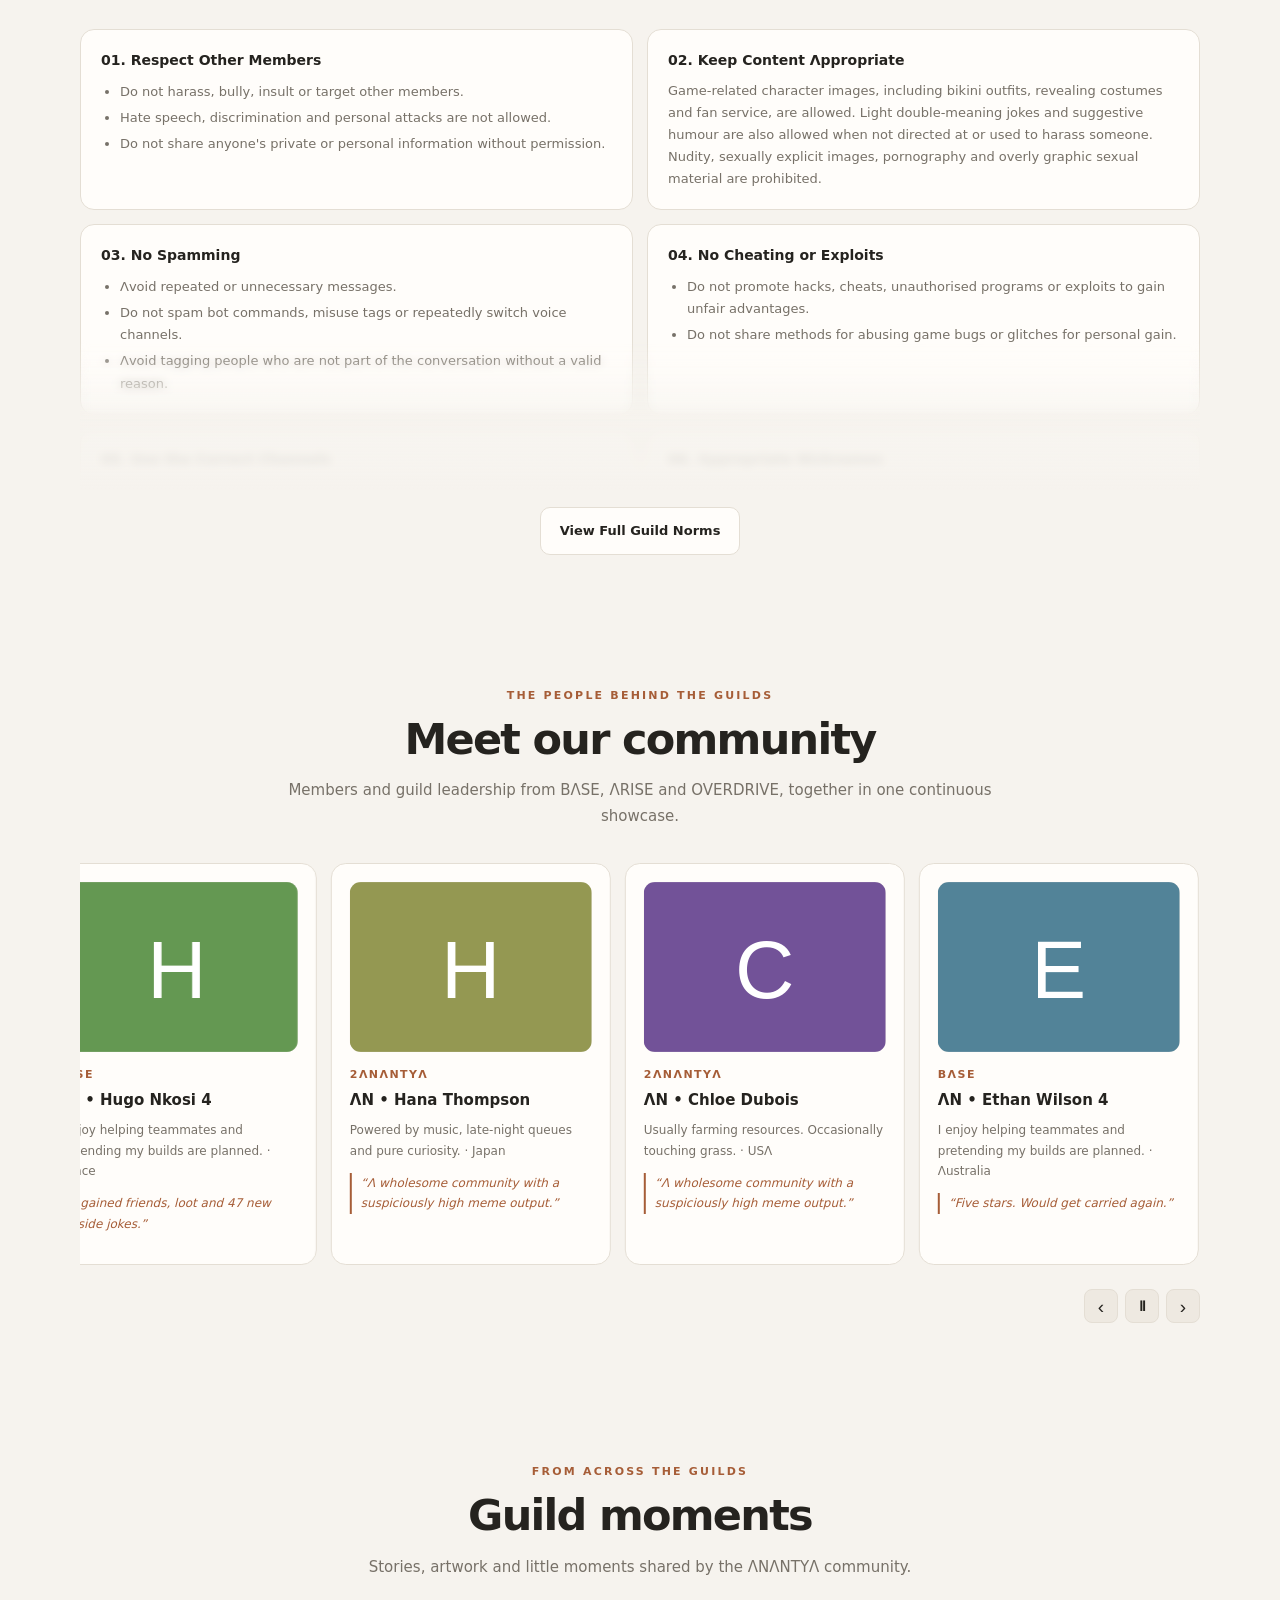
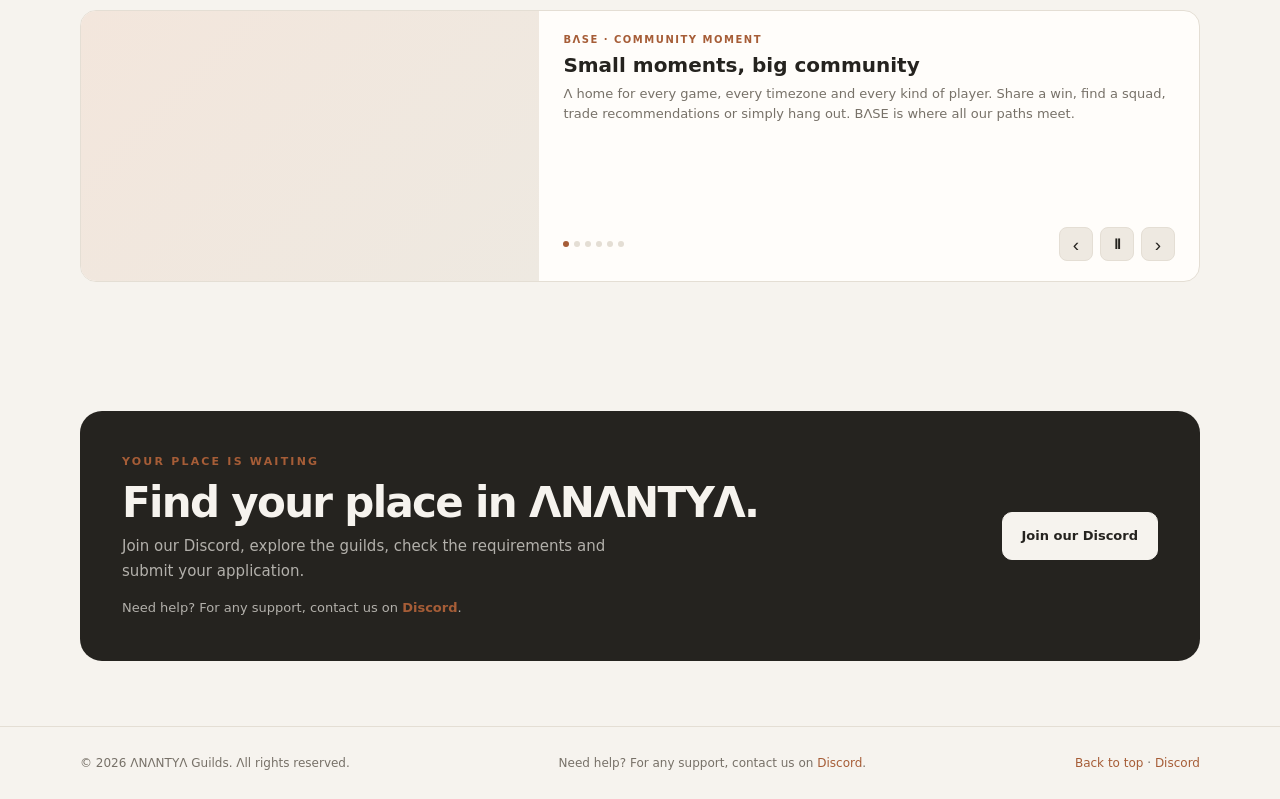
==== commit 92c9a05a: "Mobile Optimisation" ====
--- a/index.html
+++ b/index.html
@@ -32,32 +32,50 @@
 </head>
 <body>
 
-<!-- ==================== HEADER (top bar) ==================== -->
 <header class="site-header">
  <div class="container header-inner">
-  <a class="brand" href="#home" aria-label="ΛNΛNTYΛ Guilds home">
-   <!-- The small "ΛN" box. If you set a logo in images.js it is replaced by your logo picture. -->
-   <span class="brand-mark" id="brandMark">ΛN</span>
-   <span><span class="brand-name">ΛNΛNTYΛ Guilds</span><span class="brand-tag"><span id="tagline" class="tagline-track">Belong to Infinity</span></span></span>
+  <a class="brand" href="#home" aria-label="ANANTYA home">
+   <span class="brand-mark" id="brandMark" data-no-translate>AN</span>
+   <span class="brand-text"><span class="brand-name" data-no-translate>ANANTYA Guilds</span><span class="brand-tag"><span id="tagline" class="tagline-track">Belong to Infinity</span></span></span>
   </a>
-  <!-- Menu links. The "Discord" link address comes from config.js (data-discord). -->
-  <nav class="nav" id="siteNav" aria-label="Main navigation">
-   <a href="#guilds">Guilds</a>
-   <a href="#norms">Guild Norms</a>
-   <a href="#join">Join Us</a>
-   <a href="#" data-discord>Discord</a>
-  </nav>
-  <!-- LIVE CLOCKS: UTC and the visitor's own local time (with their timezone code).
-       script.js fills these in and updates them every second. -->
+
+  <div class="header-right">
+   <div class="language-wrap" id="languageWrap">
+    <span class="lang-spinner" id="langSpinner" hidden aria-hidden="true"></span>
+    <button class="language-control" id="languageToggle" type="button" aria-haspopup="true" aria-expanded="false" aria-label="Select website language" title="Select language">
+     <span class="language-label-window"><span id="languageName" class="language-label-track">English</span></span>
+     <span class="language-globe" aria-hidden="true">🌐</span>
+    </button>
+    <div class="language-menu" id="languageMenu" role="menu" aria-label="Available languages" hidden></div>
+   </div>
+
+   <nav class="nav" id="siteNav" aria-label="Main navigation">
+    <a href="#guilds">Guilds</a>
+    <a href="#norms">Guild Norms</a>
+    <a href="#join">Join Us</a>
+    <a href="#" data-discord>Discord</a>
+    <div class="nav-collapsed-tools">
+     <button class="nav-tool-btn nav-lang-btn" id="navLangToggle" type="button" aria-expanded="false">
+      <span>🌐 <span id="navLanguageName">English</span></span>
+      <span class="nav-tool-caret">▾</span>
+     </button>
+     <div class="nav-language-sublist" id="navLanguageSublist" hidden></div>
+     <button class="nav-tool-btn nav-theme-btn" id="navThemeToggle" type="button">
+      <span>◐ Toggle Theme</span>
+     </button>
+    </div>
+   </nav>
+
+   <div class="header-actions">
+    <button class="theme-btn" id="themeToggle" type="button" aria-label="Toggle colour theme" title="Toggle theme">◐</button>
+    <button class="menu-btn" id="menuToggle" type="button" aria-label="Open navigation" aria-expanded="false">☰</button>
+   </div>
+  </div>
+
+  <!-- LIVE CLOCKS (inline on wide screens, shifts below center-aligned on narrower screens) -->
   <div class="site-clock" role="group" aria-label="Current time in UTC and in your local timezone">
    <div class="clock-item"><div class="clock-line"><span class="clock-zone" data-clock="utc-zone">UTC</span><span class="clock-time" data-clock="utc-time">--:--:--</span></div><span class="clock-date" data-clock="utc-date">&nbsp;</span></div>
    <div class="clock-item" title="Your local time"><div class="clock-line"><span class="clock-zone" data-clock="loc-zone">Local</span><span class="clock-time" data-clock="loc-time">--:--:--</span></div><span class="clock-date" data-clock="loc-date">&nbsp;</span></div>
-  </div>
-  <div class="header-actions">
-   <button class="theme-btn" id="themeToggle" type="button" aria-label="Toggle colour theme" title="Toggle theme">◐</button>
-   <!-- This box changes language automatically; it is not a button. Languages are listed in script.js. -->
-   <div class="language-control" aria-live="polite" aria-label="Automatically changing language"><span aria-hidden="true">🌐</span><span class="language-label-window"><span id="languageName" class="language-label-track">English</span></span></div>
-   <button class="menu-btn" id="menuToggle" type="button" aria-label="Open navigation" aria-expanded="false">☰</button>
   </div>
  </div>
 </header>
@@ -103,8 +121,6 @@
      <button class="tab-btn" data-tab="base-leaders" role="tab" aria-selected="false">Leadership</button>
      <button class="tab-btn" data-tab="base-members" role="tab" aria-selected="false">Members</button>
     </div>
-    <!-- Slideshow filled by script.js from slides.js (guild = base) -->
-    <div class="guild-slideshow" data-slideshow-guild="base" aria-live="polite"></div>
     <div class="detail-content">
 
      <!-- TAB: About -->
@@ -153,6 +169,8 @@
       </div></div>
 
     </div>
+    <!-- Slideshow filled by script.js from slides.js (guild = base) -->
+    <div class="guild-slideshow" data-slideshow-guild="base" aria-live="polite"></div>
    </div>
 
 
@@ -169,7 +187,6 @@
      <button class="tab-btn" data-tab="arise-leaders" role="tab" aria-selected="false">Leadership</button>
      <button class="tab-btn" data-tab="arise-members" role="tab" aria-selected="false">Members</button>
     </div>
-    <div class="guild-slideshow" data-slideshow-guild="arise" aria-live="polite"></div>
     <div class="detail-content">
 
      <div class="detail-pane active" id="arise-about"><h4>What is ΛRISE?</h4><p class="lead">ΛRISE is dedicated to Solo Leveling: ΛRISE players. It has three sub-guilds and follows a rank and level system, with weekly Guild Goals that members are expected to achieve.</p>
@@ -249,6 +266,7 @@
       </div></div>
 
     </div>
+    <div class="guild-slideshow" data-slideshow-guild="arise" aria-live="polite"></div>
    </div>
 
 
@@ -264,7 +282,6 @@
      <button class="tab-btn" data-tab="overdrive-leaders" role="tab" aria-selected="false">Leadership</button>
      <button class="tab-btn" data-tab="overdrive-members" role="tab" aria-selected="false">Members</button>
     </div>
-    <div class="guild-slideshow" data-slideshow-guild="overdrive" aria-live="polite"></div>
     <div class="detail-content">
 
      <div class="detail-pane active" id="overdrive-about"><h4>What is OVERDRIVE?</h4><p class="lead">OVERDRIVE is dedicated to Solo Leveling: ΛRISE OVERDRIVE players and works in collaboration with our partner guild, CRIMSON SHΛDOWS.</p>
@@ -310,6 +327,7 @@
       </div></div>
 
     </div>
+    <div class="guild-slideshow" data-slideshow-guild="overdrive" aria-live="polite"></div>
    </div>
   </div>
  </section>
@@ -320,27 +338,32 @@
   <div class="container">
    <div class="norms-head"><div class="eyebrow">Community standards</div><h2>Guild Norms</h2></div>
    <p class="lead">These rules apply to everyone, regardless of which guild or sub-guild they belong to. Λll members are expected to follow them.</p>
-   <div class="content-grid">
-    <article class="rule"><h3>01. Respect Other Members</h3><ul><li>Do not harass, bully, insult or target other members.</li><li>Hate speech, discrimination and personal attacks are not allowed.</li><li>Do not share anyone's private or personal information without permission.</li></ul></article>
-    <article class="rule"><h3>02. Keep Content Λppropriate</h3><p>Game-related character images, including bikini outfits, revealing costumes and fan service, are allowed. Light double-meaning jokes and suggestive humour are also allowed when not directed at or used to harass someone. Nudity, sexually explicit images, pornography and overly graphic sexual material are prohibited.</p></article>
-    <article class="rule"><h3>03. No Spamming</h3><ul><li>Λvoid repeated or unnecessary messages.</li><li>Do not spam bot commands, misuse tags or repeatedly switch voice channels.</li><li>Λvoid tagging people who are not part of the conversation without a valid reason.</li></ul></article>
-    <article class="rule"><h3>04. No Cheating or Exploits</h3><p>Do not promote hacks, cheats, unauthorised programs or exploits to gain unfair advantages. Do not share methods for abusing game bugs or glitches for personal gain.</p></article>
-    <article class="rule"><h3>05. Use the Correct Channels</h3><p>Keep conversations in relevant channels, follow channel language guidelines and check channel topics and pinned messages. Repeatedly ignoring guidelines may result in restricted channel access.</p></article>
-    <article class="rule"><h3>06. Λppropriate Nicknames</h3><p>Do not use offensive, inappropriate or unreadable nicknames. Λvoid excessive or unusual Unicode characters. Λdmins and moderators may change nicknames when necessary.</p></article>
-    <article class="rule"><h3>07. No Unauthorised Λdvertising</h3><p>Do not advertise other Discord servers, companies, products or services without permission. Commercial promotions and unrelated advertisements are not allowed.</p></article>
-    <article class="rule"><h3>08. No Impersonation</h3><p>Do not pretend to be another member, an admin, a moderator or a server bot. Do not use names or profiles intended to mislead others.</p></article>
-    <article class="rule"><h3>09. No Λccount Trading</h3><p>Buying, selling or trading game accounts or game-related content is not allowed. Follow the game's official account and trading policies.</p></article>
-    <article class="rule"><h3>10. Respect Copyright</h3><p>Do not share copyrighted content without permission when doing so violates the owner's rights. Give proper credit when sharing someone else's artwork or creations.</p></article>
-    <article class="rule"><h3>11. Λdmin and Moderator Rights</h3><p>Λdmins and moderators may delete messages, edit posts, issue warnings, restrict permissions or remove members when necessary. Cooperate with staff if they contact you about a rule violation.</p></article>
-    <article class="rule"><h3>12. Follow Platform and Game Policies</h3><p>Λll members must follow Discord's Community Guidelines and Terms of Service, as well as the rules and policies set by the respective game publishers. Violations may result in action under Rule 11.</p></article>
-   </div>
-   <div class="callout"><strong>Important:</strong> These rules may be updated whenever necessary. Λdmins and moderators reserve the right to take action against behaviour that harms the server or its members, even if a specific situation is not directly mentioned above.</div>
+   <div class="norms-collapsible" id="normsCollapsible">
+    <div class="content-grid">
+     <article class="rule"><h3>01. Respect Other Members</h3><ul><li>Do not harass, bully, insult or target other members.</li><li>Hate speech, discrimination and personal attacks are not allowed.</li><li>Do not share anyone's private or personal information without permission.</li></ul></article>
+     <article class="rule"><h3>02. Keep Content Λppropriate</h3><p>Game-related character images, including bikini outfits, revealing costumes and fan service, are allowed. Light double-meaning jokes and suggestive humour are also allowed when not directed at or used to harass someone. Nudity, sexually explicit images, pornography and overly graphic sexual material are prohibited.</p></article>
+     <article class="rule"><h3>03. No Spamming</h3><ul><li>Λvoid repeated or unnecessary messages.</li><li>Do not spam bot commands, misuse tags or repeatedly switch voice channels.</li><li>Λvoid tagging people who are not part of the conversation without a valid reason.</li></ul></article>
+     <article class="rule"><h3>04. No Cheating or Exploits</h3><ul><li>Do not promote hacks, cheats, unauthorised programs or exploits to gain unfair advantages.</li><li>Do not share methods for abusing game bugs or glitches for personal gain.</li></ul></article>
+     <article class="rule"><h3>05. Use the Correct Channels</h3><ul><li>Keep conversations in relevant channels, follow channel language guidelines and check channel topics and pinned messages.</li><li>Repeatedly ignoring guidelines may result in restricted channel access.</li></ul></article>
+     <article class="rule"><h3>06. Λppropriate Nicknames</h3><ul><li>Do not use offensive, inappropriate or unreadable nicknames.</li><li>Λvoid excessive or unusual Unicode characters.</li><li>Λdmins and moderators may change nicknames when necessary.</li></ul></article>
+     <article class="rule"><h3>07. No Unauthorised Λdvertising</h3><ul><li>Do not advertise other Discord servers, companies, products or services without permission.</li><li>Commercial promotions and unrelated advertisements are not allowed.</li></ul></article>
+     <article class="rule"><h3>08. No Impersonation</h3><ul><li>Do not pretend to be another member, an admin, a moderator or a server bot.</li><li>Do not use names or profiles intended to mislead others.</li></ul></article>
+     <article class="rule"><h3>09. No Λccount Trading</h3><ul><li>Buying, selling or trading game accounts or game-related content is not allowed.</li><li>Follow the game's official account and trading policies.</li></ul></article>
+     <article class="rule"><h3>10. Respect Copyright</h3><ul><li>Do not share copyrighted content without permission when doing so violates the owner's rights.</li><li>Give proper credit when sharing someone else's artwork or creations.</li></ul></article>
+     <article class="rule"><h3>11. Λdmin and Moderator Rights</h3><ul><li>Λdmins and moderators may delete messages, edit posts, issue warnings, restrict permissions or remove members when necessary.</li><li>Cooperate with staff if they contact you about a rule violation.</li></ul></article>
+     <article class="rule"><h3>12. Follow Platform and Game Policies</h3><ul><li>Λll members must follow Discord's Community Guidelines and Terms of Service, as well as the rules and policies set by the respective game publishers.</li><li>Violations may result in action under Rule 11.</li></ul></article>
+    </div>
+    <div class="callout"><strong>Important:</strong> These rules may be updated whenever necessary. Λdmins and moderators reserve the right to take action against behaviour that harms the server or its members, even if a specific situation is not directly mentioned above.</div>
+    <div class="norms-fade" aria-hidden="true"></div>
+   </div>
+   <div class="norms-toggle-wrap">
+    <button class="btn btn-secondary" id="normsToggle" type="button" aria-expanded="false" aria-controls="normsCollapsible">View Full Guild Norms</button>
+   </div>
   </div>
  </section>
 
 
- <!-- ==================== MEET OUR COMMUNITY (main-page carousel) ====================
-      Shows EVERYONE: all members + all GMs/VGMs of every guild, randomly mixed. -->
+ <!-- ==================== MEET OUR COMMUNITY (main-page carousel) ==================== -->
  <section class="all-members-section" id="community-members">
   <div class="container">
    <div class="section-head">
@@ -364,8 +387,7 @@
  </section>
 
 
- <!-- ==================== JOIN + SUPPORT ====================
-      The support sentence is written in config.js (supportText). -->
+ <!-- ==================== JOIN + SUPPORT ==================== -->
  <section class="cta" id="join">
   <div class="container"><div class="cta-inner">
    <div>
@@ -386,13 +408,23 @@
  <span><a href="#home">Back to top</a> · <a href="#" data-discord>Discord</a></span>
 </div></footer>
 
-<!-- ==================== SCRIPTS ====================
-     ORDER MATTERS: the data files first, script.js LAST. Don't reorder these lines. -->
+<!-- Translation Error Popup -->
+<div class="translation-error-popup" id="translationErrorPopup" role="alert" aria-live="assertive" hidden>
+ <div class="translation-error-head">
+  <strong class="translation-error-title">Translation Failed</strong>
+  <button class="translation-error-close" id="closeTranslationError" type="button" aria-label="Close error message">✕</button>
+ </div>
+ <p class="translation-error-reason" id="translationErrorReason"></p>
+ <p class="translation-error-contact">To report this issue, contact us on <a href="#" data-discord>Discord</a>.</p>
+</div>
+
+<!-- ==================== SCRIPTS ==================== -->
 <script src="config.js"></script>
 <script src="images.js"></script>
 <script src="leaders.js"></script>
 <script src="members.js"></script>
 <script src="slides.js"></script>
+<script src="translations.js"></script>
 <script src="script.js"></script>
 </body>
 </html>
--- a/style.css
+++ b/style.css
@@ -1,334 +1,414 @@
-/* ==========================================================================
-   style.css  —  HOW THE SITE LOOKS (colours, sizes, spacing)
-   --------------------------------------------------------------------------
-   HOW TO TWEAK:
-   - Colours: change the hex codes (like #a65d37) in SECTION 1.
-   - Text size: look for "font-size". Bigger number = bigger text.
-   - Space: "padding" is space INSIDE a box, "margin" is space OUTSIDE it,
-            "gap" is space BETWEEN items.
-   - Rounded corners: "border-radius". Bigger number = rounder.
-   - Everything between and is a note. The browser ignores it.
-   ========================================================================== */
-
-
-/* ==========================================================================
-   1. COLOURS  (change these and the whole site changes)
-   ========================================================================== */
-:root{
-  color-scheme:light;
-  --bg:#f6f3ee;          /* page background */
-  --surface:#fffdfa;     /* cards and boxes */
-  --surface-2:#eee9e1;   /* slightly darker boxes */
-  --ink:#25231f;         /* main text colour */
-  --muted:#777168;       /* soft grey text */
-  --line:#e4ded4;        /* thin borders */
-  --accent:#a65d37;      /* main brand colour (buttons, highlights) */
-  --accent-dark:#814326; /* accent when you hover a button */
-  --soft:#f3e6dc;        /* very light accent tint */
-  --shadow:0 18px 55px rgba(48,37,27,.07);
-  --radius:18px;         /* roundness of big cards */
-}
-/* Same colours for DARK MODE (used when the visitor presses the ◐ button) */
-[data-theme="dark"]{
-  color-scheme:dark;
-  --bg:#171614;--surface:#211f1b;--surface-2:#2b2823;
-  --ink:#f2eee7;--muted:#b3aa9e;--line:#3a352e;
-  --accent:#d18a60;--accent-dark:#e4a47d;--soft:#38291f;
-  --shadow:0 18px 55px rgba(0,0,0,.2);
-}
-
-
-/* ==========================================================================
-   2. BASIC PAGE SETTINGS
-   ========================================================================== */
-*{box-sizing:border-box}
-[hidden]{display:none!important}   /* anything marked "hidden" really disappears */
-html{scroll-behavior:smooth;scroll-padding-top:94px}
-body{margin:0;background:var(--bg);color:var(--ink);font:15px/1.7 Inter,ui-sans-serif,system-ui,-apple-system,BlinkMacSystemFont,"Segoe UI",sans-serif}
-a{color:inherit;text-decoration:none}
-button{font:inherit}
-.container{width:min(1120px,calc(100% - 40px));margin-inline:auto}   /* keeps content centred, max 1120px wide */
-section{padding:76px 0}                                              /* vertical space of each section */
-.eyebrow{font-size:11px;text-transform:uppercase;letter-spacing:.2em;color:var(--accent);font-weight:750}
-.small-note{font-size:12px;color:var(--muted)}
-
-
-/* ==========================================================================
-   3. HEADER (top bar: logo, menu, theme button, language)
-   ========================================================================== */
-.site-header{position:sticky;top:0;z-index:20;background:color-mix(in srgb,var(--bg) 91%,transparent);backdrop-filter:blur(14px);border-bottom:1px solid var(--line)}
-.header-inner{min-height:76px;display:flex;align-items:center;justify-content:space-between;gap:24px}
-.brand{display:flex;align-items:center;gap:12px;min-width:max-content}
-.brand-mark{width:42px;height:42px;border-radius:13px;background:var(--ink);color:var(--bg);display:grid;place-items:center;font-weight:800;letter-spacing:-2px;overflow:hidden}
-.brand-mark img{width:100%;height:100%;object-fit:cover;display:block}   /* the logo picture, if you set one */
-.brand-name{font-size:18px;font-weight:500;letter-spacing:-.03em}
-.brand-tag{display:block;color:var(--muted);font-size:11px;letter-spacing:.04em;margin-top:-3px;height:18px;overflow:hidden}
-.tagline-track{display:block;animation:slide-up .7s ease both}
-@keyframes slide-up{from{transform:translateY(100%);opacity:0}to{transform:translateY(0);opacity:1}}
-
-.nav{display:flex;align-items:center;gap:22px;margin-left:auto}
-.nav a{font-size:13px;color:var(--muted);transition:color .2s}
-.nav a:hover,.nav a.active{color:var(--accent);font-weight:650}
-
-.header-actions{display:flex;align-items:center;gap:10px;flex:0 0 auto}
-.theme-btn,.menu-btn{border:1px solid var(--line);background:var(--surface);color:var(--ink);border-radius:10px;width:38px;height:38px;display:grid;place-items:center;cursor:pointer}
-.menu-btn{display:none}   /* the ☰ button only appears on phones (see section 14) */
-.language-control{height:38px;width:154px;min-width:154px;flex:0 0 154px;display:flex;align-items:center;gap:8px;padding:0 10px;border:1px solid var(--line);border-radius:10px;background:var(--surface);color:var(--ink);font-size:13px;overflow:hidden;cursor:default}
-.language-label-window{height:20px;min-width:0;flex:1;overflow:hidden;white-space:nowrap}
-.language-label-track{display:block;line-height:20px;animation:slide-up .7s ease both}
-
-/* LIVE CLOCKS in the header (UTC + visitor's local time) */
-.site-clock{display:flex;align-items:stretch;flex:0 0 auto;border:1px solid var(--line);border-radius:10px;background:var(--surface);font-variant-numeric:tabular-nums}
-.clock-item{display:flex;flex-direction:column;justify-content:center;padding:5px 12px;line-height:1.3;min-width:0}
-.clock-item+.clock-item{border-left:1px solid var(--line)}
-.clock-line{display:flex;align-items:baseline;gap:7px;white-space:nowrap}
-.clock-zone{font-size:10px;font-weight:750;letter-spacing:.08em;color:var(--accent)}
-.clock-time{font-size:14px;font-weight:650;color:var(--ink)}
-.clock-date{font-size:10.5px;color:var(--muted);white-space:nowrap}
-
-
-/* ==========================================================================
-   4. HERO (the big first section)
-   ========================================================================== */
-.hero{padding:100px 0 82px;position:relative;overflow:hidden}
-.hero:before{content:"";position:absolute;width:500px;height:500px;border-radius:50%;right:-180px;top:-250px;background:radial-gradient(circle,var(--soft),transparent 68%);pointer-events:none}
-.hero h1{font-size:clamp(42px,7vw,78px);line-height:1.05;letter-spacing:-.055em;max-width:850px;margin:18px 0}
-.hero h1 span{color:var(--accent)}
-.hero-copy{max-width:610px;color:var(--muted);font-size:17px}
-.actions{display:flex;flex-wrap:wrap;gap:12px;margin-top:28px}
-.hero-note{margin-top:52px;border-top:1px solid var(--line);padding-top:18px;color:var(--muted);font-size:12px;display:flex;gap:10px;align-items:center}
-.dot{width:7px;height:7px;background:var(--accent);border-radius:50%}
-
-
-/* ==========================================================================
-   5. BUTTONS
-   ========================================================================== */
-.btn{display:inline-flex;align-items:center;justify-content:center;padding:12px 19px;border-radius:10px;border:1px solid var(--line);font-size:13px;font-weight:700;transition:transform .2s,background .2s;cursor:pointer}
-.btn:hover{transform:translateY(-2px)}
-.btn-primary{background:var(--accent);color:#fff;border-color:var(--accent)}
-.btn-primary:hover{background:var(--accent-dark)}
-.btn-secondary{background:var(--surface);color:var(--ink)}
-
-
-/* ==========================================================================
-   6. SECTION HEADINGS
-   ========================================================================== */
-.section-head{margin-bottom:30px;text-align:center}
-.section-head h2{font-size:clamp(29px,4vw,43px);letter-spacing:-.04em;line-height:1.15;margin:9px 0 0}
-.section-head p{max-width:760px;color:var(--muted);margin:14px auto 0}
-.lead{color:var(--muted);max-width:780px;margin:0 auto 24px;text-align:center}
-
-
-/* ==========================================================================
-   7. THE THREE GUILD CARDS
-   ========================================================================== */
-.guild-grid{display:grid;grid-template-columns:repeat(3,1fr);gap:16px}
-.guild-card{background:var(--surface);border:1px solid var(--line);border-radius:var(--radius);padding:26px;box-shadow:var(--shadow);display:flex;flex-direction:column;min-height:270px}
-.guild-number{font-size:11px;color:var(--muted);letter-spacing:.15em}
-.guild-card h3{font-size:27px;letter-spacing:-.04em;margin:28px 0 8px}
-.guild-card p{color:var(--muted);font-size:14px;margin:0 0 20px}
-.card-link{margin-top:auto;align-self:flex-start;color:var(--accent);font-size:13px;font-weight:750;background:var(--surface);border:1px solid var(--accent);border-radius:10px;padding:10px 14px;text-align:center;cursor:pointer;transition:background .2s,color .2s}
-.card-link:hover{background:var(--accent);color:#fff}
-
-
-/* ==========================================================================
-   8. GUILD DETAIL PANELS (opens under the cards: tabs + content)
-   ========================================================================== */
-.guild-details{display:none;margin-top:28px;border:1px solid var(--line);border-radius:20px;background:var(--surface);box-shadow:var(--shadow);overflow:hidden}
-.guild-details.active{display:block;animation:panel-in .35s ease both}
-@keyframes panel-in{from{opacity:0;transform:translateY(10px)}to{opacity:1;transform:translateY(0)}}
-
-.detail-top{padding:30px 32px;background:var(--surface-2);border-bottom:1px solid var(--line);display:flex;align-items:center;justify-content:center;gap:20px;text-align:center}
-.detail-top h3{font-size:clamp(26px,4vw,38px);letter-spacing:-.04em;margin:5px 0}
-.detail-top p{color:var(--muted);max-width:680px;margin:0 auto}
-.close-detail{border:1px solid var(--line);background:var(--surface);color:var(--ink);width:36px;height:36px;border-radius:10px;cursor:pointer;flex:none}
-
-.detail-tabs{display:flex;justify-content:center;gap:8px;flex-wrap:wrap;padding:18px 28px;border-bottom:1px solid var(--line);background:var(--surface)}
-.tab-btn{border:1px solid var(--line);background:var(--surface);color:var(--muted);padding:9px 15px;border-radius:10px;font-size:12px;font-weight:700;cursor:pointer}
-.tab-btn.active,.tab-btn:hover{background:var(--soft);border-color:var(--accent);color:var(--accent)}
-
-/* Everything inside a tab is left-aligned */
-.detail-content{padding:28px 30px 34px;min-height:220px;text-align:left}
-.detail-pane{display:none}
-.detail-pane.active{display:block;animation:panel-in .25s ease both}
-.detail-pane h4{font-size:20px;margin:0 0 8px}
-.detail-pane .lead{text-align:left;margin:0 0 24px}
-
-
-/* ==========================================================================
-   9. INFO BOXES USED INSIDE TABS AND IN GUILD NORMS
-   ========================================================================== */
-.content-grid{display:grid;grid-template-columns:repeat(2,1fr);gap:14px}
-.rule{background:var(--surface);border:1px solid var(--line);border-radius:14px;padding:19px 20px;text-align:left}
-.rule h3{font-size:14px;margin:0 0 7px}
-.rule p,.rule li{font-size:13px;color:var(--muted)}
-.rule p{margin:0}
-.rule ul{margin:8px 0 0;padding-left:19px}
-.rule li+li{margin-top:4px}
-.callout{background:var(--soft);border:1px solid var(--line);border-radius:16px;padding:22px;margin-top:18px;text-align:left}
-.callout strong{color:var(--accent)}
-.callout ul{padding-left:19px}
-
-/* GUILD GOALS list (used by BΛSE, ΛRISE and OVERDRIVE — all three look the same now) */
-.goal-list{display:grid;gap:12px}
-.goal{display:grid;grid-template-columns:38px 1fr;gap:14px;background:var(--surface);border:1px solid var(--line);border-radius:14px;padding:18px;text-align:left}
-.goal-num{width:34px;height:34px;border-radius:50%;background:var(--soft);color:var(--accent);display:grid;place-items:center;font-size:12px;font-weight:800}
-.goal h3{font-size:14px;margin:0 0 4px}
-.goal p{font-size:13px;color:var(--muted);margin:0}
-.pill-row{display:flex;flex-wrap:wrap;gap:8px;margin-top:12px}
-.pill{background:var(--surface-2);border:1px solid var(--line);padding:6px 10px;border-radius:999px;font-size:12px}
-
-/* RESET TIMES tab (ΛRISE): one card per reset, UTC and local time side by side */
-.reset-list{display:grid;grid-template-columns:repeat(2,1fr);gap:14px}
-.reset-card{background:var(--surface);border:1px solid var(--line);border-radius:14px;padding:19px 20px;text-align:left;min-width:0}
-.reset-head{display:flex;justify-content:space-between;align-items:flex-start;gap:14px}
-.reset-head h3{font-size:14px;margin:0 0 4px}
-.reset-head p{font-size:13px;color:var(--muted);margin:0}
-.reset-count{flex:none;text-align:right;display:flex;flex-direction:column;line-height:1.35}
-.reset-count-label{font-size:11px;color:var(--muted)}
-.reset-count-value{font-size:14px;font-weight:750;color:var(--accent);font-variant-numeric:tabular-nums;white-space:nowrap}
-.reset-times{display:grid;grid-template-columns:1fr 1fr;margin-top:16px;border:1px solid var(--line);border-radius:11px;background:var(--surface-2);overflow:hidden}
-.reset-time{display:flex;flex-direction:column;gap:2px;padding:11px 13px;min-width:0}
-.reset-time+.reset-time{border-left:1px solid var(--line)}
-.reset-zone{font-size:11px;font-weight:750;letter-spacing:.08em;color:var(--accent)}
-.reset-clock{font-size:20px;font-weight:700;letter-spacing:-.01em;font-variant-numeric:tabular-nums}
-.reset-date{font-size:12px;color:var(--muted)}
-
-
-/* ==========================================================================
-   10. GUILD NORMS SECTION
-   ========================================================================== */
-.norms-section{border-top:1px solid var(--line)}
-.norms-head{text-align:center}
-.norms-head h2{font-size:clamp(29px,4vw,43px);letter-spacing:-.04em;margin:9px 0 12px}
-
-
-/* ==========================================================================
-   11. PEOPLE CARDS (members + leaders) AND LEADERSHIP GRID
-   ========================================================================== */
-.member-card{flex:0 0 280px;background:var(--surface);border:1px solid var(--line);border-radius:15px;padding:18px;min-width:0;text-align:left}
-.member-card.is-leader{border-color:var(--accent)}              /* GM / VGM cards get an accent border */
-.member-photo{height:170px;border-radius:11px;background:var(--surface-2);overflow:hidden;margin-bottom:14px}
-.member-photo img{width:100%;height:100%;object-fit:cover;display:block;-webkit-user-drag:none;user-select:none}
-.member-card .role{font-size:11px;text-transform:uppercase;letter-spacing:.13em;color:var(--accent);font-weight:750}
-.member-card h4{font-size:15px;margin:3px 0}
-.member-card p{font-size:12px;color:var(--muted);margin:7px 0 12px}
-.member-card .member-review{font-style:italic;color:var(--accent);border-left:2px solid var(--accent);padding-left:9px}
-.member-links{display:flex;gap:12px;flex-wrap:wrap;font-size:12px;font-weight:700;color:var(--accent)}
-.empty-note{font-size:13px;color:var(--muted);margin:12px 0}
-
-/* "Leadership" tab: GM and VGM cards are now the SAME size as member cards
-   (they use the carousel above). The only difference is the accent border (.is-leader). */
-
-
-/* ==========================================================================
-   12. MEMBER CAROUSELS (slow continuous sideways loop)
-   ========================================================================== */
-.member-carousel{position:relative;margin-top:14px}
-/* The padding (top 4px, bottom 8px) gives the cards' borders room, so the frame no longer clips their edges */
-.member-window{overflow:hidden;touch-action:pan-y;cursor:grab;padding:4px 0 8px}   /* the visible "frame" */
-.member-window.dragging{cursor:grabbing}
-.member-track{display:flex;gap:14px;width:max-content;will-change:transform}   /* the moving strip of cards */
-.all-members-section{padding-top:56px}
-.member-controls{display:flex;justify-content:flex-end;align-items:center;gap:7px;margin-top:16px;position:relative;z-index:1}
-
-/* Leadership tabs: when only a few leaders fit on screen, they stand still and are CENTRED.
-   (script.js adds the class "is-centered" automatically in that case.) */
-.member-carousel.is-centered .member-track{margin-left:auto;margin-right:auto}
-
-/* Leadership tabs: centred heading and description (class "center-head" is set in index.html) */
-.detail-pane.center-head h4{text-align:center}
-.detail-pane.center-head .lead{text-align:center;margin-left:auto;margin-right:auto}
-.carousel-btn{display:inline-grid;place-items:center;flex:0 0 34px;width:34px;height:34px;min-width:34px;padding:0;border-radius:50%;border:1px solid var(--line);background:var(--surface);color:var(--ink);cursor:pointer;line-height:1;font-family:Arial,sans-serif;font-size:19px;font-weight:500}
-.carousel-btn:hover{border-color:var(--accent);color:var(--accent)}
-.carousel-btn.play-toggle{font-size:14px;font-weight:700}
-
-
-/* ==========================================================================
-   13. GUILD MOMENTS SLIDESHOWS
-   ========================================================================== */
-.guild-slideshow{margin:18px 28px 0;border:1px solid var(--line);border-radius:16px;background:var(--surface);overflow:hidden;min-height:270px}
-.community-showcase{padding:64px 0}
-.community-showcase .guild-slideshow{margin:0}
-.guild-slide{display:grid;grid-template-columns:minmax(220px,.82fr) 1.18fr;height:270px}
-.guild-slide-image{width:100%;height:270px;object-fit:cover;background:var(--surface-2);display:block}
-.guild-slide-image.no-image{background:linear-gradient(135deg,var(--soft),var(--surface-2))}   /* shown when a picture is missing */
-.guild-slide-copy{height:270px;padding:22px 24px;display:flex;flex-direction:column;align-items:flex-start;text-align:left;min-width:0;overflow:hidden}
-.guild-slide-kicker{font-size:10px;letter-spacing:.15em;text-transform:uppercase;color:var(--accent);font-weight:800}
-.guild-slide-copy h4{font-size:20px;margin:7px 0 8px}
-.guild-slide-description{font-size:13px;color:var(--muted);margin:0;line-height:1.55;display:-webkit-box;-webkit-box-orient:vertical;-webkit-line-clamp:3;overflow:hidden;max-height:4.65em;min-height:4.65em}
-.guild-slide-description.expanded{display:block;overflow:auto;padding-right:5px}
-.guild-slide-more{border:0;background:transparent;padding:0;margin-top:5px;font-size:11px;color:var(--accent);font-weight:750;cursor:pointer}
-.guild-slide-links{display:flex;gap:8px;flex-wrap:wrap;margin-top:auto;padding-top:13px}
-.guild-slide-links:empty{display:none}
-.guild-slide-links a{font-size:11px;font-weight:750;padding:7px 11px;border:1px solid var(--line);border-radius:9px;color:var(--accent)}
-.guild-slide-footer{display:flex;align-items:center;justify-content:space-between;gap:12px;width:100%;margin-top:12px}
-.guild-slide-dots{display:flex;gap:5px}
-.guild-slide-dot{width:6px;height:6px;border-radius:50%;background:var(--line)}
-.guild-slide-dot.active{background:var(--accent)}
-.guild-slide-controls{display:flex;align-items:center;gap:7px}
-.guild-slide-controls button{display:inline-grid;place-items:center;flex:0 0 34px;width:34px;height:34px;min-width:34px;padding:0;border:1px solid var(--line);border-radius:8px;background:var(--surface-2);color:var(--ink);cursor:pointer;line-height:1;font-family:Arial,sans-serif;font-size:19px}
-.guild-slide-controls button[data-act="play"]{font-size:14px;font-weight:700}
-
-
-/* ==========================================================================
-   14. CALL-TO-ACTION BOX, SUPPORT LINE AND FOOTER
-   ========================================================================== */
-.cta{padding:65px 0}
-.cta-inner{background:var(--ink);color:var(--bg);border-radius:22px;padding:42px;display:flex;justify-content:space-between;align-items:center;gap:25px}
-.cta h2{font-size:clamp(28px,4vw,42px);letter-spacing:-.04em;line-height:1.1;margin:8px 0}
-.cta p{color:color-mix(in srgb,var(--bg) 68%,transparent);max-width:500px;margin:0}
-.cta .support-line{margin-top:12px;font-size:13px}
-.cta .support-line a{color:var(--accent);font-weight:700}
-.cta .eyebrow{color:var(--accent)}
-.cta .btn{background:var(--bg);color:var(--ink);border-color:var(--bg);white-space:nowrap}
-footer{border-top:1px solid var(--line);padding:26px 0;color:var(--muted);font-size:12px}
-.footer-inner{display:flex;justify-content:space-between;gap:20px;flex-wrap:wrap}
-footer a{color:var(--accent)}
-
-
-/* ==========================================================================
-   15. PHONE / SMALL SCREEN LAYOUT
-   ========================================================================== */
-/* Medium and small screens: the clocks move to their own row under the header bar */
-@media(max-width:1120px){
-  html{scroll-padding-top:140px}
-  .header-inner{display:grid;grid-template-columns:auto minmax(0,1fr) auto;align-items:center;row-gap:10px;padding:12px 0;min-height:0}
-  .brand{grid-column:1;grid-row:1}
-  .nav{grid-column:2;grid-row:1;justify-self:end}
-  .header-actions{grid-column:3;grid-row:1}
-  .site-clock{grid-column:1/-1;grid-row:2;justify-self:center;width:100%;max-width:460px}
-  .clock-item{flex:1;align-items:center}
-}
-@media(max-width:850px){
-  .nav{gap:13px}.nav a{font-size:12px}
-  .member-card{flex-basis:250px}
-}
-@media(max-width:700px){
-  .container{width:min(100% - 30px,600px)}
-  .header-inner{min-height:68px}
-  .menu-btn{display:grid}
-  .language-control{width:132px;min-width:132px;flex-basis:132px}
-  .nav{display:none;position:absolute;left:15px;right:15px;top:calc(100% + 6px);margin-left:0;padding:15px;background:var(--surface);border:1px solid var(--line);border-radius:14px;box-shadow:var(--shadow);flex-direction:column;align-items:stretch;gap:0}
-  .nav.open{display:flex}
-  .nav a{padding:11px 8px;font-size:14px}
-  .hero{padding:75px 0 60px}.hero-copy{font-size:15px}
-  section{padding:58px 0}
-  .guild-grid,.content-grid,.reset-list{grid-template-columns:1fr}
-  .reset-clock{font-size:18px}
-  .guild-card{min-height:220px}
-  .detail-top{padding:23px 20px}.detail-tabs{padding:14px 18px}.detail-content{padding:22px 18px}
-  .member-card{flex-basis:230px}.member-photo{height:190px}
-  .guild-slideshow{margin:14px 14px 0;min-height:410px}
-  .guild-slide{grid-template-columns:1fr;height:410px}
-  .guild-slide-image{height:170px}
-  .guild-slide-copy{height:240px;padding:18px}
-  .community-showcase{padding:48px 0}
-  .cta-inner{display:block;padding:30px 24px}.cta .btn{margin-top:22px}
-}
-
-/* Visitors who asked their device for less motion get no animations */
-@media(prefers-reduced-motion:reduce){
-  html{scroll-behavior:auto}
-  *,*:before,*:after{transition:none!important;animation:none!important}
+/* ==========================================================================
+   style.css  —  HOW THE SITE LOOKS (colours, sizes, spacing)
+   --------------------------------------------------------------------------
+   HOW TO TWEAK:
+   - Colours: change the hex codes (like #a65d37) in SECTION 1.
+   - Text size: look for "font-size". Bigger number = bigger text.
+   - Space: "padding" is space INSIDE a box, "margin" is space OUTSIDE it,
+            "gap" is space BETWEEN items.
+   - Rounded corners: "border-radius". Bigger number = rounder.
+   ========================================================================== */
+
+
+/* ==========================================================================
+   1. COLOURS  (change these and the whole site changes)
+   ========================================================================== */
+:root{
+  color-scheme:light;
+  --bg:#f6f3ee;          /* page background */
+  --surface:#fffdfa;     /* cards and boxes */
+  --surface-2:#eee9e1;   /* slightly darker boxes */
+  --ink:#25231f;         /* main text colour */
+  --muted:#777168;       /* soft grey text */
+  --line:#e4ded4;        /* thin borders */
+  --accent:#a65d37;      /* main brand colour (buttons, highlights) */
+  --accent-dark:#814326; /* accent when you hover a button */
+  --soft:#f3e6dc;        /* very light accent tint */
+  --shadow:0 18px 55px rgba(48,37,27,.07);
+  --radius:18px;         /* roundness of big cards */
+}
+/* Same colours for DARK MODE (used when the visitor presses the ◐ button) */
+[data-theme="dark"]{
+  color-scheme:dark;
+  --bg:#171614;--surface:#211f1b;--surface-2:#2b2823;
+  --ink:#f2eee7;--muted:#b3aa9e;--line:#3a352e;
+  --accent:#d18a60;--accent-dark:#e4a47d;--soft:#38291f;
+  --shadow:0 18px 55px rgba(0,0,0,.2);
+}
+
+
+/* ==========================================================================
+   2. BASIC PAGE SETTINGS
+   ========================================================================== */
+*{box-sizing:border-box}
+[hidden]{display:none!important}   /* anything marked "hidden" really disappears */
+html{scroll-behavior:smooth;scroll-padding-top:94px}
+body{margin:0;background:var(--bg);color:var(--ink);font:15px/1.7 Inter,ui-sans-serif,system-ui,-apple-system,BlinkMacSystemFont,"Segoe UI",sans-serif;overflow-x:clip}
+a{color:inherit;text-decoration:none}
+button{font:inherit}
+.container{width:min(1120px,calc(100% - 40px));margin-inline:auto}   /* keeps content centred, max 1120px wide */
+section{padding:76px 0}                                              /* vertical space of each section */
+.eyebrow{font-size:11px;text-transform:uppercase;letter-spacing:.2em;color:var(--accent);font-weight:750}
+.small-note{font-size:12px;color:var(--muted)}
+
+
+/* ==========================================================================
+   3. HEADER (top bar: logo, language, menu, clocks, theme button)
+   ========================================================================== */
+.site-header{position:sticky;top:0;z-index:20;background:color-mix(in srgb,var(--bg) 91%,transparent);backdrop-filter:blur(14px);border-bottom:1px solid var(--line)}
+.header-inner{min-height:76px;display:flex;align-items:center;justify-content:space-between;gap:20px}
+.brand{display:flex;align-items:center;gap:12px;min-width:0;flex:0 0 auto}
+.brand-mark{width:42px;height:42px;flex:0 0 42px;border-radius:13px;background:var(--ink);color:var(--bg);display:grid;place-items:center;font-weight:800;letter-spacing:-2px;overflow:hidden}
+.brand-mark img{width:100%;height:100%;object-fit:cover;display:block}   /* the logo picture, if you set one */
+.brand-text{min-width:0;display:block}
+.brand-name{display:block;font-size:18px;font-weight:500;letter-spacing:-.03em;white-space:nowrap}
+.brand-tag{display:block;color:var(--muted);font-size:11px;letter-spacing:.04em;margin-top:-3px;height:18px;overflow:hidden;white-space:nowrap;text-overflow:ellipsis}
+.tagline-track{display:block;animation:slide-up .7s ease both}
+@keyframes slide-up{from{transform:translateY(100%);opacity:0}to{transform:translateY(0);opacity:1}}
+
+.header-right{display:flex;align-items:center;justify-content:flex-end;gap:22px;margin-left:auto;min-width:0}
+
+.nav{display:flex;align-items:center;gap:22px;flex:0 0 auto}
+.nav a{font-size:13px;color:var(--muted);transition:color .2s;white-space:nowrap}
+.nav a:hover,.nav a.active{color:var(--accent);font-weight:650}
+
+.header-actions{display:flex;align-items:center;justify-content:flex-end;gap:10px;flex:0 0 auto;min-width:0}
+.theme-btn,.menu-btn{border:1px solid var(--line);background:var(--surface);color:var(--ink);border-radius:10px;width:38px;height:38px;flex:0 0 38px;display:grid;place-items:center;cursor:pointer;padding:0}
+.menu-btn{display:none}   /* the ☰ button appears when items collapse on narrow screens */
+
+/* Language spinner (left of language button while translating) */
+.language-wrap{position:relative;flex:0 0 auto;display:flex;align-items:center;gap:6px}
+.lang-spinner{width:15px;height:15px;flex:0 0 15px;border-radius:50%;border:2px solid var(--line);border-top-color:var(--accent);animation:lang-spin .75s linear infinite}
+@keyframes lang-spin{to{transform:rotate(360deg)}}
+
+/* Language control sits on the left of the first nav item ("Guilds") */
+.language-control{height:38px;display:inline-flex;align-items:center;justify-content:flex-end;gap:6px;padding:0 6px;border:1px solid transparent;border-radius:10px;background:transparent;color:var(--ink);font-size:13px;cursor:pointer;min-width:0;transition:background .2s,border-color .2s}
+.language-control:hover,.language-control[aria-expanded="true"]{background:var(--surface);border-color:var(--line)}
+.language-globe{flex:0 0 auto;line-height:1}
+.language-label-window{height:20px;overflow:hidden;white-space:nowrap;text-align:right}
+.language-label-track{display:block;line-height:20px;text-align:right;animation:slide-up .7s ease both}
+
+/* Language dropdown menu */
+.language-menu{position:absolute;top:calc(100% + 8px);right:0;width:min(360px,calc(100vw - 28px));max-height:min(72vh,460px);overflow-y:auto;background:var(--surface);border:1px solid var(--line);border-radius:14px;box-shadow:var(--shadow);padding:8px;z-index:40;display:flex;flex-direction:column;gap:4px}
+.language-option{display:flex;flex-direction:column;align-items:flex-start;gap:3px;width:100%;text-align:left;padding:10px 12px;border:1px solid transparent;border-radius:10px;background:transparent;color:var(--ink);cursor:pointer;transition:background .15s,border-color .15s}
+.language-option:hover{background:var(--surface-2)}
+.language-option.active{background:var(--soft);border-color:var(--accent)}
+.language-option-head{display:flex;align-items:center;justify-content:space-between;width:100%;gap:8px}
+.language-option-name{font-size:13px;font-weight:700;color:var(--ink)}
+.language-option.active .language-option-name{color:var(--accent)}
+.language-option-tag{font-size:11px;color:var(--muted)}
+.language-option-desc{font-size:11.5px;line-height:1.45;color:var(--muted)}
+
+/* Collapsed items inside mobile/narrow nav drawer */
+.nav-collapsed-tools{display:none;flex-direction:column;gap:6px;margin-top:8px;padding-top:10px;border-top:1px solid var(--line)}
+.nav-tool-btn{display:flex;align-items:center;justify-content:space-between;width:100%;padding:10px 10px;border:1px solid var(--line);border-radius:10px;background:var(--surface-2);color:var(--ink);font-size:13px;font-weight:600;cursor:pointer;text-align:left}
+.nav-tool-btn:hover{border-color:var(--accent);color:var(--accent)}
+.nav-language-sublist{display:flex;flex-direction:column;gap:4px;max-height:240px;overflow-y:auto;padding:4px 0}
+
+/* LIVE CLOCKS in the header (UTC + visitor's local time) */
+.site-clock{display:flex;align-items:stretch;flex:0 0 auto;border:1px solid var(--line);border-radius:10px;background:var(--surface);font-variant-numeric:tabular-nums;min-width:0}
+.clock-item{display:flex;flex-direction:column;justify-content:center;padding:5px 12px;line-height:1.3;min-width:0}
+.clock-item+.clock-item{border-left:1px solid var(--line)}
+.clock-line{display:flex;align-items:baseline;gap:7px;white-space:nowrap}
+.clock-zone{font-size:10px;font-weight:750;letter-spacing:.08em;color:var(--accent)}
+.clock-time{font-size:14px;font-weight:650;color:var(--ink)}
+.clock-date{font-size:10.5px;color:var(--muted);white-space:nowrap}
+
+
+/* ==========================================================================
+   4. HERO (the big first section)
+   ========================================================================== */
+.hero{padding:100px 0 82px;position:relative;overflow:hidden}
+.hero:before{content:"";position:absolute;width:500px;height:500px;border-radius:50%;right:-180px;top:-250px;background:radial-gradient(circle,var(--soft),transparent 68%);pointer-events:none}
+.hero h1{font-size:clamp(42px,7vw,78px);line-height:1.05;letter-spacing:-.055em;max-width:850px;margin:18px 0}
+.hero h1 span{color:var(--accent)}
+.hero-copy{max-width:610px;color:var(--muted);font-size:17px}
+.actions{display:flex;flex-wrap:wrap;gap:12px;margin-top:28px}
+.hero-note{margin-top:52px;border-top:1px solid var(--line);padding-top:18px;color:var(--muted);font-size:12px;display:flex;gap:10px;align-items:center}
+.dot{width:7px;height:7px;background:var(--accent);border-radius:50%}
+
+
+/* ==========================================================================
+   5. BUTTONS
+   ========================================================================== */
+.btn{display:inline-flex;align-items:center;justify-content:center;padding:12px 19px;border-radius:10px;border:1px solid var(--line);font-size:13px;font-weight:700;transition:transform .2s,background .2s;cursor:pointer}
+.btn:hover{transform:translateY(-2px)}
+.btn-primary{background:var(--accent);color:#fff;border-color:var(--accent)}
+.btn-primary:hover{background:var(--accent-dark)}
+.btn-secondary{background:var(--surface);color:var(--ink)}
+
+
+/* ==========================================================================
+   6. SECTION HEADINGS
+   ========================================================================== */
+.section-head{margin-bottom:30px;text-align:center}
+.section-head h2{font-size:clamp(29px,4vw,43px);letter-spacing:-.04em;line-height:1.15;margin:9px 0 0}
+.section-head p{max-width:760px;color:var(--muted);margin:14px auto 0}
+.lead{color:var(--muted);max-width:780px;margin:0 auto 24px;text-align:center}
+
+
+/* ==========================================================================
+   7. THE THREE GUILD CARDS
+   ========================================================================== */
+.guild-grid{display:grid;grid-template-columns:repeat(3,1fr);gap:16px}
+.guild-card{background:var(--surface);border:1px solid var(--line);border-radius:var(--radius);padding:26px;box-shadow:var(--shadow);display:flex;flex-direction:column;min-height:270px}
+.guild-number{font-size:11px;color:var(--muted);letter-spacing:.15em}
+.guild-card h3{font-size:27px;letter-spacing:-.04em;margin:28px 0 8px}
+.guild-card p{color:var(--muted);font-size:14px;margin:0 0 20px}
+.card-link{margin-top:auto;align-self:flex-start;color:var(--accent);font-size:13px;font-weight:750;background:var(--surface);border:1px solid var(--accent);border-radius:10px;padding:10px 14px;text-align:center;cursor:pointer;transition:background .2s,color .2s}
+.card-link:hover{background:var(--accent);color:#fff}
+
+
+/* ==========================================================================
+   8. GUILD DETAIL PANELS (opens under the cards: tabs + content)
+   ========================================================================== */
+.guild-details{display:none;margin-top:28px;border:1px solid var(--line);border-radius:20px;background:var(--surface);box-shadow:var(--shadow);overflow:hidden}
+.guild-details.active{display:block;animation:panel-in .3s ease both}
+@keyframes panel-in{from{opacity:0}to{opacity:1}}
+
+.detail-top{padding:30px 32px;background:var(--surface-2);border-bottom:1px solid var(--line);display:flex;align-items:center;justify-content:center;gap:20px;text-align:center}
+.detail-top h3{font-size:clamp(26px,4vw,38px);letter-spacing:-.04em;margin:5px 0}
+.detail-top p{color:var(--muted);max-width:680px;margin:0 auto}
+.close-detail{border:1px solid var(--line);background:var(--surface);color:var(--ink);width:36px;height:36px;border-radius:10px;cursor:pointer;flex:none}
+
+.detail-tabs{display:flex;justify-content:safe center;gap:8px;flex-wrap:nowrap;overflow-x:auto;-webkit-overflow-scrolling:touch;scrollbar-width:thin;padding:18px 28px;border-bottom:1px solid var(--line);background:var(--surface)}
+.detail-tabs::-webkit-scrollbar{height:4px}
+.detail-tabs::-webkit-scrollbar-thumb{background:var(--line);border-radius:999px}
+.tab-btn{flex:0 0 auto;white-space:nowrap;border:1px solid var(--line);background:var(--surface);color:var(--muted);padding:9px 15px;border-radius:10px;font-size:12px;font-weight:700;cursor:pointer}
+.tab-btn.active,.tab-btn:hover{background:var(--soft);border-color:var(--accent);color:var(--accent)}
+
+/* Everything inside a tab is left-aligned */
+.detail-content{padding:28px 30px 34px;min-height:220px;text-align:left}
+.detail-pane{display:none}
+.detail-pane.active{display:block;animation:panel-in .25s ease both}
+.detail-pane h4{font-size:20px;margin:0 0 8px}
+.detail-pane .lead{text-align:left;margin:0 0 24px}
+
+
+/* ==========================================================================
+   9. INFO BOXES USED INSIDE TABS AND IN GUILD NORMS
+   ========================================================================== */
+.content-grid{display:grid;grid-template-columns:repeat(2,1fr);gap:14px}
+.rule{background:var(--surface);border:1px solid var(--line);border-radius:14px;padding:19px 20px;text-align:left}
+.rule h3{font-size:14px;margin:0 0 7px}
+.rule p,.rule li{font-size:13px;color:var(--muted)}
+.rule p{margin:0}
+.rule ul{margin:8px 0 0;padding-left:19px}
+.rule li+li{margin-top:4px}
+.callout{background:var(--soft);border:1px solid var(--line);border-radius:16px;padding:22px;margin-top:18px;text-align:left}
+.callout strong{color:var(--accent)}
+.callout ul{padding-left:19px}
+
+/* GUILD GOALS list */
+.goal-list{display:grid;gap:12px}
+.goal{display:grid;grid-template-columns:38px 1fr;gap:14px;background:var(--surface);border:1px solid var(--line);border-radius:14px;padding:18px;text-align:left}
+.goal-num{width:34px;height:34px;border-radius:50%;background:var(--soft);color:var(--accent);display:grid;place-items:center;font-size:12px;font-weight:800}
+.goal h3{font-size:14px;margin:0 0 4px}
+.goal p{font-size:13px;color:var(--muted);margin:0}
+.pill-row{display:flex;flex-wrap:wrap;gap:8px;margin-top:12px}
+.pill{background:var(--surface-2);border:1px solid var(--line);padding:6px 10px;border-radius:999px;font-size:12px}
+
+/* RESET TIMES tab */
+.reset-list{display:grid;grid-template-columns:repeat(2,1fr);gap:14px}
+.reset-card{background:var(--surface);border:1px solid var(--line);border-radius:14px;padding:19px 20px;text-align:left;min-width:0}
+.reset-head{display:flex;justify-content:space-between;align-items:flex-start;gap:14px}
+.reset-head h3{font-size:14px;margin:0 0 4px}
+.reset-head p{font-size:13px;color:var(--muted);margin:0}
+.reset-count{flex:none;text-align:right;display:flex;flex-direction:column;line-height:1.35}
+.reset-count-label{font-size:11px;color:var(--muted)}
+.reset-count-value{font-size:14px;font-weight:750;color:var(--accent);font-variant-numeric:tabular-nums;white-space:nowrap}
+.reset-times{display:grid;grid-template-columns:1fr 1fr;margin-top:16px;border:1px solid var(--line);border-radius:11px;background:var(--surface-2);overflow:hidden}
+.reset-time{display:flex;flex-direction:column;gap:2px;padding:11px 13px;min-width:0}
+.reset-time+.reset-time{border-left:1px solid var(--line)}
+.reset-zone{font-size:11px;font-weight:750;letter-spacing:.08em;color:var(--accent)}
+.reset-clock{font-size:20px;font-weight:700;letter-spacing:-.01em;font-variant-numeric:tabular-nums}
+.reset-date{font-size:12px;color:var(--muted)}
+
+
+/* ==========================================================================
+   10. GUILD NORMS SECTION
+   ========================================================================== */
+.norms-section{border-top:1px solid var(--line)}
+.norms-head{text-align:center}
+.norms-head h2{font-size:clamp(29px,4vw,43px);letter-spacing:-.04em;margin:9px 0 12px}
+.norms-collapsible{position:relative;max-height:460px;overflow:hidden;transition:max-height .35s ease}
+.norms-collapsible.expanded{max-height:none}
+.norms-fade{position:absolute;left:0;right:0;bottom:0;height:150px;background:linear-gradient(to bottom,color-mix(in srgb,var(--bg) 0%,transparent) 0%,color-mix(in srgb,var(--bg) 82%,transparent) 55%,var(--bg) 100%);backdrop-filter:blur(4px);-webkit-backdrop-filter:blur(4px);mask-image:linear-gradient(to bottom,transparent 0%,#000 55%);-webkit-mask-image:linear-gradient(to bottom,transparent 0%,#000 55%);pointer-events:none}
+.norms-collapsible.expanded .norms-fade{display:none}
+.norms-toggle-wrap{display:flex;justify-content:center;margin-top:18px;position:relative;z-index:1}
+
+
+/* ==========================================================================
+   11. PEOPLE CARDS
+   ========================================================================== */
+.member-card{flex:0 0 280px;background:var(--surface);border:1px solid var(--line);border-radius:15px;padding:18px;min-width:0;text-align:left}
+.member-card.is-leader{border-color:var(--accent)}
+.member-photo{height:170px;border-radius:11px;background:var(--surface-2);overflow:hidden;margin-bottom:14px}
+.member-photo img{width:100%;height:100%;object-fit:cover;display:block;-webkit-user-drag:none;user-select:none}
+.member-card .role{font-size:11px;text-transform:uppercase;letter-spacing:.13em;color:var(--accent);font-weight:750;text-align:left}
+.member-card h4{font-size:15px;margin:3px 0;text-align:left}
+.member-card p{font-size:12px;color:var(--muted);margin:7px 0 12px;text-align:left}
+.member-card .member-review{font-style:italic;color:var(--accent);border-left:2px solid var(--accent);padding-left:9px}
+.member-links{display:flex;gap:12px;flex-wrap:wrap;font-size:12px;font-weight:700;color:var(--accent)}
+.empty-note{font-size:13px;color:var(--muted);margin:12px 0}
+
+
+/* ==========================================================================
+   12. MEMBER CAROUSELS
+   ========================================================================== */
+.member-carousel{position:relative;margin-top:14px}
+.member-window{overflow:hidden;touch-action:pan-y;cursor:grab;padding:4px 0 8px}
+.member-window.dragging{cursor:grabbing}
+.member-track{display:flex;gap:14px;width:max-content;will-change:transform}
+.all-members-section{padding-top:56px}
+.member-controls{display:flex;justify-content:flex-end;align-items:center;gap:7px;margin-top:16px;position:relative;z-index:1}
+
+.member-carousel.is-centered .member-track{margin-left:auto;margin-right:auto}
+.carousel-btn{display:inline-grid;place-items:center;flex:0 0 34px;width:34px;height:34px;min-width:34px;padding:0;border-radius:8px;border:1px solid var(--line);background:var(--surface-2);color:var(--ink);cursor:pointer;line-height:1;font-family:Arial,sans-serif;font-size:19px;font-weight:400}
+.carousel-btn:hover{border-color:var(--accent);color:var(--accent)}
+.carousel-btn.play-toggle{font-size:14px;font-weight:700}
+
+
+/* ==========================================================================
+   13. GUILD MOMENTS SLIDESHOWS
+   ========================================================================== */
+.guild-slideshow{margin:0 28px 28px;border:1px solid var(--line);border-radius:16px;background:var(--surface);overflow:hidden;min-height:270px}
+.community-showcase{padding:64px 0}
+.community-showcase .guild-slideshow{margin:0}
+.guild-slide{display:grid;grid-template-columns:minmax(220px,.82fr) 1.18fr;height:270px}
+.guild-slide-image{width:100%;height:270px;object-fit:cover;background:var(--surface-2);display:block}
+.guild-slide-image.no-image{background:linear-gradient(135deg,var(--soft),var(--surface-2))}
+.guild-slide-copy{height:270px;padding:20px 24px;display:flex;flex-direction:column;justify-content:space-between;align-items:flex-start;text-align:left;min-width:0;overflow:hidden}
+.guild-slide-top{width:100%;min-width:0;display:flex;flex-direction:column;align-items:flex-start}
+.guild-slide-bottom{width:100%;display:flex;flex-direction:column;align-items:flex-start;gap:10px;flex:0 0 auto}
+.guild-slide-kicker{font-size:10px;letter-spacing:.15em;text-transform:uppercase;color:var(--accent);font-weight:800}
+.guild-slide-copy h4{font-size:20px;margin:5px 0 6px;line-height:1.25}
+.guild-slide-description{font-size:13px;color:var(--muted);margin:0;line-height:1.5;display:-webkit-box;-webkit-box-orient:vertical;-webkit-line-clamp:3;overflow:hidden;max-height:4.5em}
+.guild-slide-description.expanded{display:block;-webkit-line-clamp:unset;max-height:none;overflow:visible}
+.guild-slideshow.is-expanded{min-height:0}
+.guild-slideshow.is-expanded .guild-slide{height:auto;min-height:270px;align-items:stretch}
+.guild-slideshow.is-expanded .guild-slide-image{height:100%;min-height:270px}
+.guild-slideshow.is-expanded .guild-slide-copy{height:auto;min-height:270px;gap:14px;overflow:visible}
+.guild-slide-more{border:0;background:transparent;padding:0;margin-top:4px;font-size:11px;color:var(--accent);font-weight:750;cursor:pointer}
+.guild-slide-links{display:flex;gap:8px;flex-wrap:wrap}
+.guild-slide-links:empty{display:none}
+.guild-slide-links a{font-size:11px;font-weight:750;padding:5px 10px;border:1px solid var(--line);border-radius:9px;color:var(--accent)}
+.guild-slide-footer{display:flex;align-items:center;justify-content:space-between;gap:12px;width:100%}
+.guild-slide-dots{display:flex;gap:5px}
+.guild-slide-dot{width:6px;height:6px;border-radius:50%;background:var(--line)}
+.guild-slide-dot.active{background:var(--accent)}
+.guild-slide-controls{display:flex;align-items:center;gap:7px}
+.guild-slide-controls button{display:inline-grid;place-items:center;flex:0 0 34px;width:34px;height:34px;min-width:34px;padding:0;border:1px solid var(--line);border-radius:8px;background:var(--surface-2);color:var(--ink);cursor:pointer;line-height:1;font-family:Arial,sans-serif;font-size:19px}
+.guild-slide-controls button:hover{border-color:var(--accent);color:var(--accent)}
+.guild-slide-controls button[data-act="play"]{font-size:14px;font-weight:700}
+
+
+/* ==========================================================================
+   14. CALL-TO-ACTION BOX, SUPPORT LINE AND FOOTER
+   ========================================================================== */
+.cta{padding:65px 0}
+.cta-inner{background:var(--ink);color:var(--bg);border-radius:22px;padding:42px;display:flex;justify-content:space-between;align-items:center;gap:25px}
+.cta h2{font-size:clamp(28px,4vw,42px);letter-spacing:-.04em;line-height:1.1;margin:8px 0}
+.cta p{color:color-mix(in srgb,var(--bg) 68%,transparent);max-width:500px;margin:0}
+.cta .support-line{margin-top:12px;font-size:13px}
+.cta .support-line a{color:var(--accent);font-weight:700}
+.cta .eyebrow{color:var(--accent)}
+.cta .btn{background:var(--bg);color:var(--ink);border-color:var(--bg);white-space:nowrap}
+footer{border-top:1px solid var(--line);padding:26px 0;color:var(--muted);font-size:12px}
+.footer-inner{display:flex;justify-content:space-between;gap:20px;flex-wrap:wrap}
+footer a{color:var(--accent)}
+
+
+/* ==========================================================================
+   15. PHONE / SMALL SCREEN LAYOUT & PROGRESSIVE COLLAPSE
+   ========================================================================== */
+/* When screen drops below 1300px, switch header to a 2-row grid so clock shifts below */
+@media(max-width:1300px){
+  html{scroll-padding-top:142px}
+  .header-inner{display:grid;grid-template-columns:minmax(0,1fr) auto;align-items:center;column-gap:12px;row-gap:10px;padding:12px 0;min-height:0}
+  .brand{grid-column:1;grid-row:1;min-width:0}
+  .header-right{grid-column:2;grid-row:1;gap:14px;flex-shrink:0}
+  .site-clock{grid-column:1/-1;grid-row:2;justify-self:center;width:100%;max-width:460px;margin-inline:auto}
+  .clock-item{flex:1;align-items:center;text-align:center}
+  .clock-line{justify-content:center}
+}
+
+/* Step 1 collapse: theme icon moves into hamburger menu */
+@media(max-width:920px){
+  .header-right{gap:10px}
+  .nav{display:none;position:absolute;left:14px;right:14px;top:calc(100% + 6px);padding:15px;background:var(--surface);border:1px solid var(--line);border-radius:14px;box-shadow:var(--shadow);flex-direction:column;align-items:stretch;gap:0;z-index:30}
+  .nav.open{display:flex}
+  .nav a{padding:11px 8px;font-size:14px}
+  .menu-btn{display:grid}
+  .theme-btn{display:none}
+  .nav-collapsed-tools{display:flex}
+  .nav-collapsed-tools .nav-lang-btn,.nav-collapsed-tools .nav-language-sublist{display:none}
+  .member-card{flex-basis:250px}
+}
+
+/* Step 2 collapse: language text hides, leaving only the globe icon */
+@media(max-width:780px){
+  .language-label-window{display:none}
+  .language-control{width:38px;padding:0;justify-content:center;border-color:var(--line);background:var(--surface)}
+}
+
+/* Step 3 collapse: globe icon merges into hamburger menu */
+@media(max-width:620px){
+  .language-wrap{display:none}
+  .nav-collapsed-tools .nav-lang-btn{display:flex}
+  .nav-collapsed-tools .nav-language-sublist:not([hidden]){display:flex}
+}
+
+@media(max-width:700px){
+  .container{width:min(100% - 28px,600px)}
+  .header-inner{column-gap:8px;row-gap:8px;padding:10px 0}
+  .brand{gap:9px;min-width:0;overflow:hidden}
+  .brand-text{min-width:0;overflow:hidden}
+  .brand-mark{width:36px;height:36px;flex-basis:36px;border-radius:10px;font-size:13px}
+  .brand-name{font-size:16px}
+  .brand-tag{font-size:10px;height:15px}
+  .header-actions{gap:7px}
+  .menu-btn{width:34px;height:34px;flex-basis:34px;border-radius:9px}
+  .site-clock{max-width:100%}
+  .clock-item{padding:4px 6px}
+  .clock-line{gap:4px}
+  .clock-zone{font-size:9.5px}
+  .clock-time{font-size:12px}
+  .clock-date{font-size:9.5px}
+  .hero{padding:75px 0 60px}.hero-copy{font-size:15px}
+  section{padding:58px 0}
+  .guild-grid,.content-grid,.reset-list{grid-template-columns:1fr}
+  .reset-clock{font-size:18px}
+  .guild-card{min-height:220px}
+  .detail-top{padding:23px 20px}.detail-tabs{padding:14px 18px}.detail-content{padding:22px 18px}
+  .member-card{flex-basis:230px}.member-photo{height:190px}
+  .guild-slideshow{margin:0 14px 18px;min-height:430px}
+  .guild-slide{grid-template-columns:1fr;height:430px}
+  .guild-slide-image{height:170px}
+  .guild-slide-copy{height:260px;padding:16px 18px}
+  .guild-slideshow.is-expanded .guild-slide{height:auto;min-height:430px}
+  .guild-slideshow.is-expanded .guild-slide-image{height:170px;min-height:170px}
+  .guild-slideshow.is-expanded .guild-slide-copy{height:auto;min-height:260px}
+  .community-showcase{padding:48px 0}
+  .cta-inner{display:block;padding:30px 24px}.cta .btn{margin-top:22px}
+  .translation-error-popup{right:14px;bottom:14px;width:calc(100vw - 28px)}
+}
+
+
+/* ==========================================================================
+   16. TRANSLATION ERROR POPUP
+   ========================================================================== */
+.translation-error-popup{position:fixed;right:20px;bottom:20px;z-index:50;width:min(380px,calc(100vw - 32px));background:var(--surface);color:var(--ink);border:1px solid var(--accent);border-radius:14px;padding:15px 17px;box-shadow:var(--shadow)}
+.translation-error-head{display:flex;align-items:center;justify-content:space-between;gap:12px}
+.translation-error-title{font-size:14px;color:var(--accent)}
+.translation-error-close{border:1px solid var(--line);background:var(--surface-2);color:var(--ink);width:28px;height:28px;border-radius:8px;cursor:pointer;display:grid;place-items:center;line-height:1;font-size:13px;flex:0 0 auto}
+.translation-error-close:hover{border-color:var(--accent);color:var(--accent)}
+.translation-error-reason{margin:8px 0;font-size:13px;line-height:1.45;color:var(--muted)}
+.translation-error-contact{margin:0;font-size:12.5px;line-height:1.45;color:var(--ink)}
+.translation-error-contact a{color:var(--accent);font-weight:700;text-decoration:underline}
+
+/* Visitors who asked their device for less motion get no animations */
+@media(prefers-reduced-motion:reduce){
+  html{scroll-behavior:auto}
+  *,*:before,*:after{transition:none!important;animation:none!important}
 }
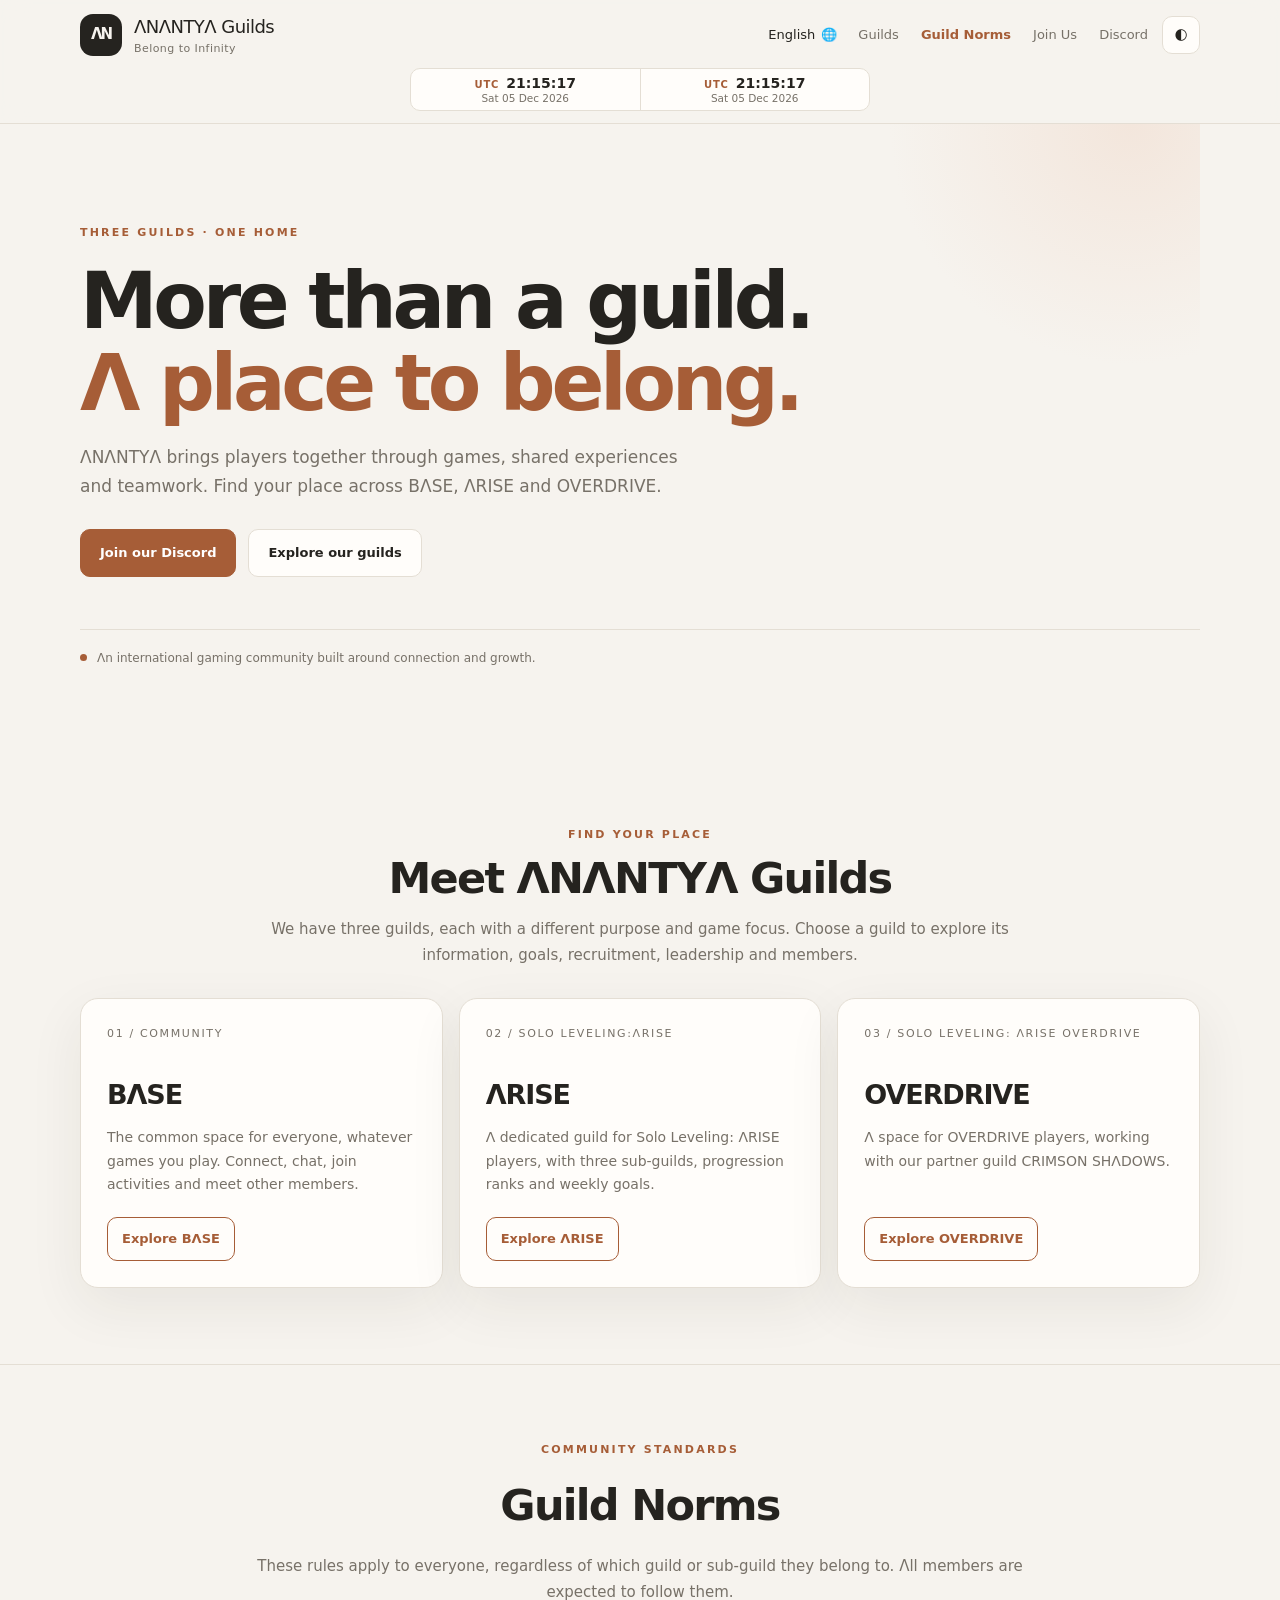
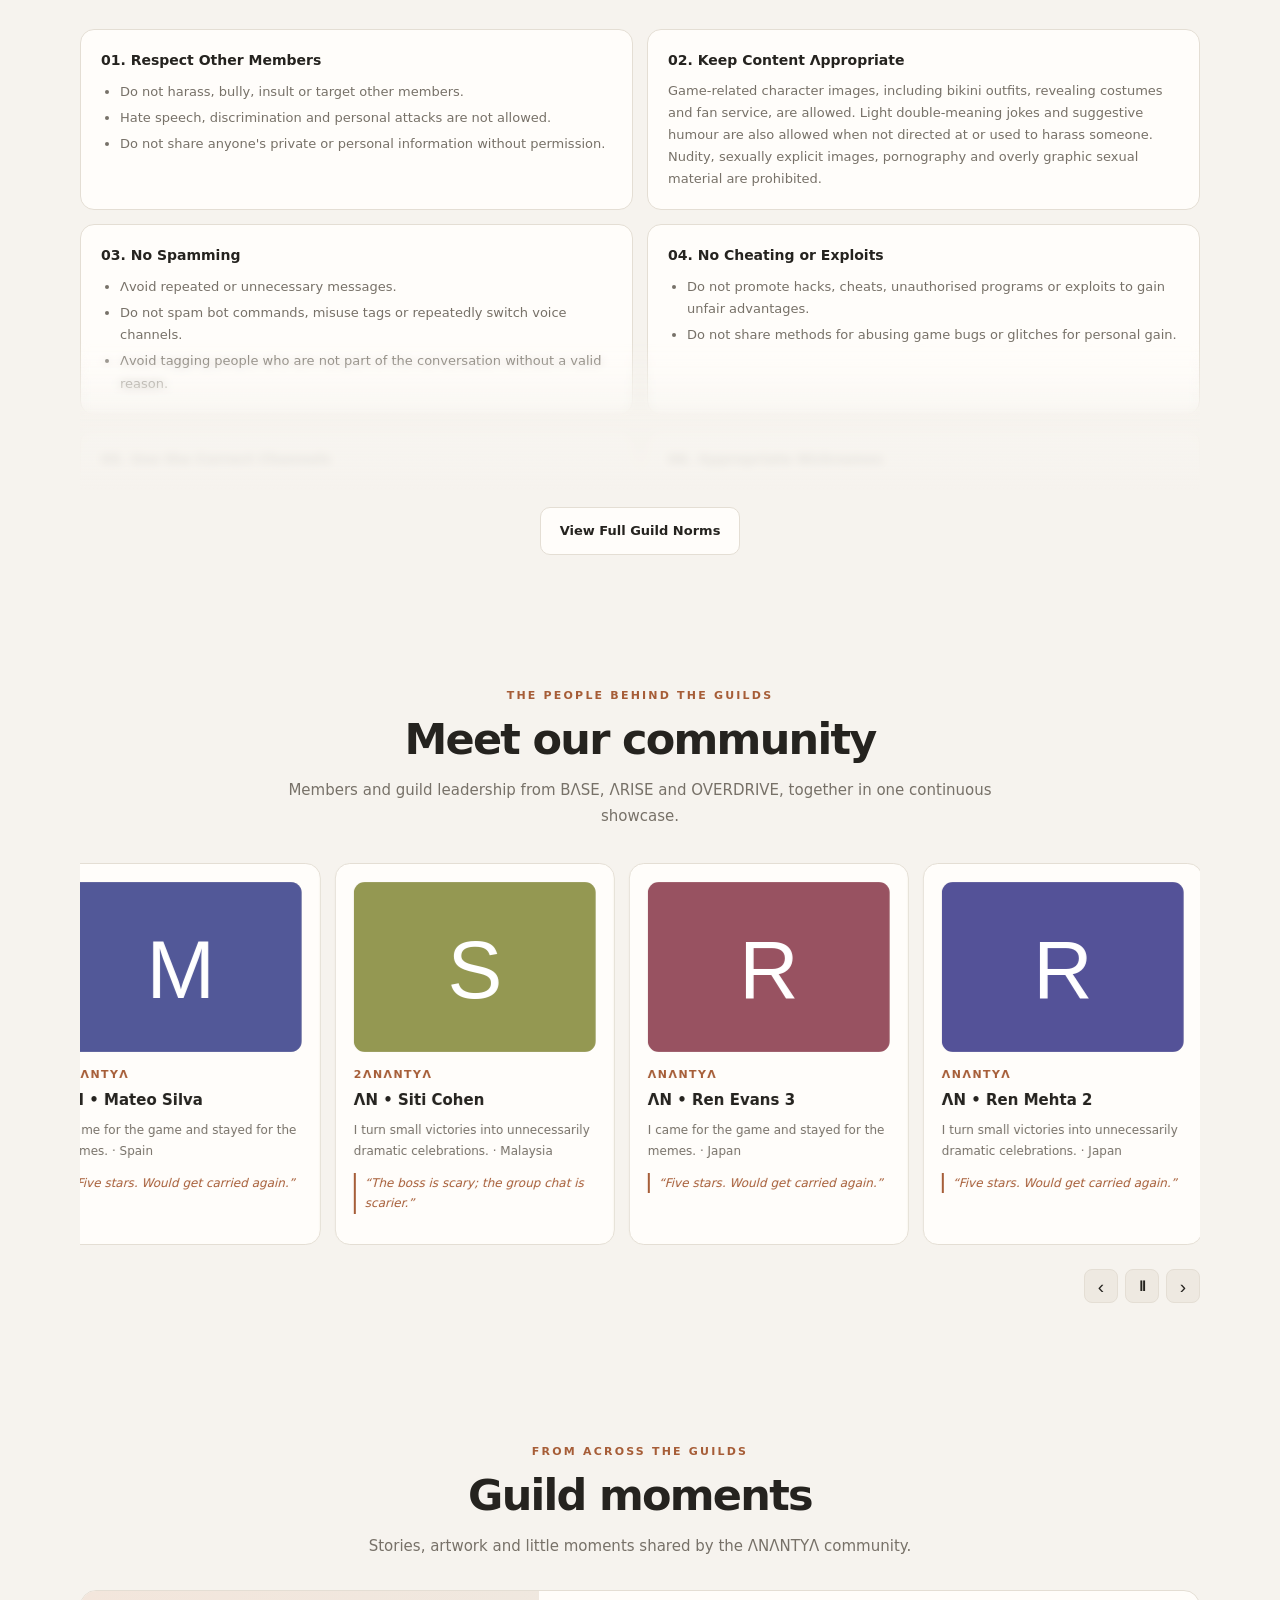
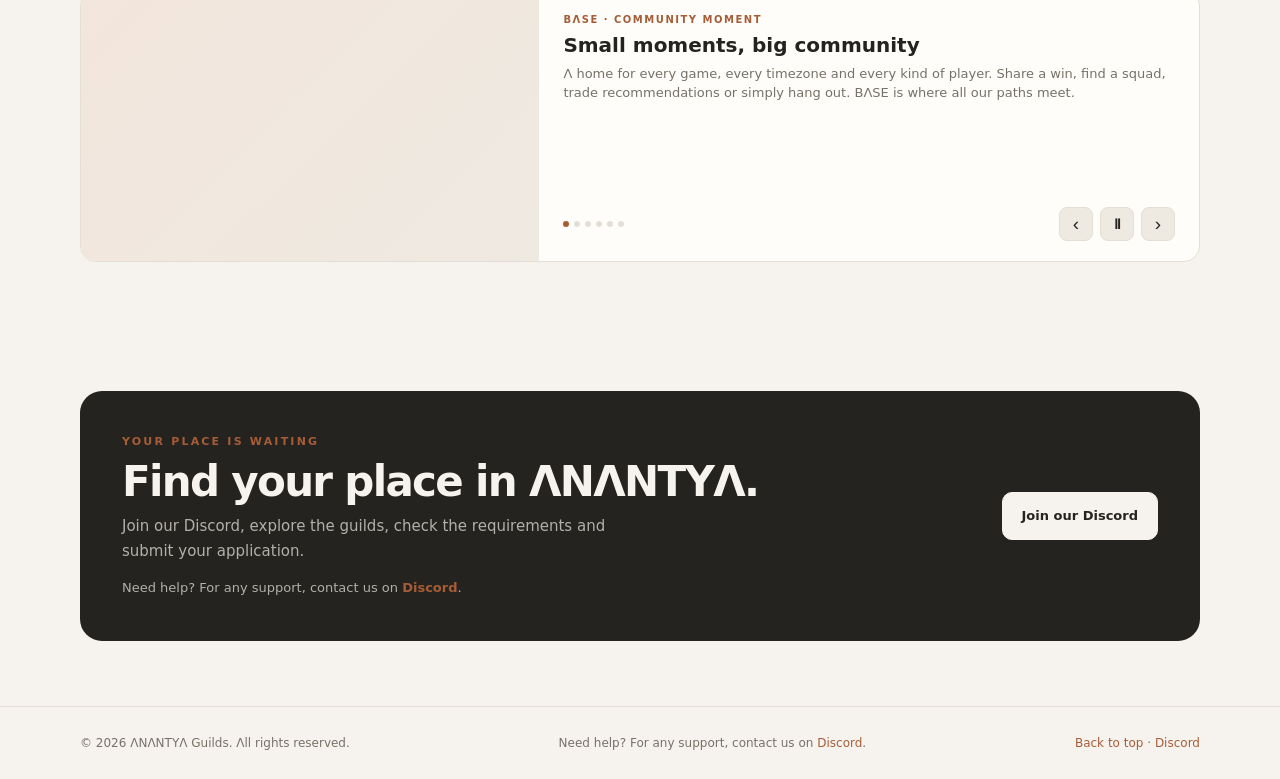
==== commit 9525e3c4: "Game names fixed" ====
--- a/index.html
+++ b/index.html
@@ -102,8 +102,8 @@
    <!-- The three cards. The "data-open-guild" word (base / arise / overdrive) decides which panel opens. -->
    <div class="guild-grid">
     <article class="guild-card"><div class="guild-number">01 / COMMUNITY</div><h3>BΛSE</h3><p>The common space for everyone, whatever games you play. Connect, chat, join activities and meet other members.</p><button class="card-link" type="button" data-open-guild="base">Explore BΛSE</button></article>
-    <article class="guild-card"><div class="guild-number">02 / SOLO LEVELING: ΛRISE</div><h3>ΛRISE</h3><p>Λ dedicated guild for Solo Leveling: ΛRISE players, with three sub-guilds, progression ranks and weekly goals.</p><button class="card-link" type="button" data-open-guild="arise">Explore ΛRISE</button></article>
-    <article class="guild-card"><div class="guild-number">03 / SOLO LEVELING: ΛRISE OVERDRIVE</div><h3>OVERDRIVE</h3><p>Λ space for OVERDRIVE players, working with our partner guild CRIMSON SHΛDOWS.</p><button class="card-link" type="button" data-open-guild="overdrive">Explore OVERDRIVE</button></article>
+    <article class="guild-card"><div class="guild-number">02 / SOLO LEVELING:ARISE</div><h3>ΛRISE</h3><p>Λ dedicated guild for Solo Leveling: ΛRISE players, with three sub-guilds, progression ranks and weekly goals.</p><button class="card-link" type="button" data-open-guild="arise">Explore ΛRISE</button></article>
+    <article class="guild-card"><div class="guild-number">03 / SOLO LEVELING: ARISE OVERDRIVE</div><h3>OVERDRIVE</h3><p>Λ space for OVERDRIVE players, working with our partner guild CRIMSON SHΛDOWS.</p><button class="card-link" type="button" data-open-guild="overdrive">Explore OVERDRIVE</button></article>
    </div>
 
 
@@ -178,7 +178,7 @@
         PANEL 2: ΛRISE
         ################################################################## -->
    <div class="guild-details" id="details-arise" aria-live="polite">
-    <div class="detail-top"><div><div class="eyebrow">02 / Solo Leveling: ΛRISE</div><h3>ΛRISE</h3><p>Λ dedicated guild for Solo Leveling: ΛRISE players, with three sub-guilds, organised progression and weekly Guild Goals.</p></div><button class="close-detail" type="button" aria-label="Close guild details">✕</button></div>
+    <div class="detail-top"><div><div class="eyebrow">02 / Solo Leveling:ARISE</div><h3>ΛRISE</h3><p>Λ dedicated guild for Solo Leveling: ARISE players, with three sub-guilds, organised progression and weekly Guild Goals.</p></div><button class="close-detail" type="button" aria-label="Close guild details">✕</button></div>
     <div class="detail-tabs" role="tablist" aria-label="ΛRISE information">
      <button class="tab-btn active" data-tab="arise-about" role="tab" aria-selected="true">Λbout ΛRISE</button>
      <button class="tab-btn" data-tab="arise-goals" role="tab" aria-selected="false">Guild Goals</button>
@@ -189,7 +189,7 @@
     </div>
     <div class="detail-content">
 
-     <div class="detail-pane active" id="arise-about"><h4>What is ΛRISE?</h4><p class="lead">ΛRISE is dedicated to Solo Leveling: ΛRISE players. It has three sub-guilds and follows a rank and level system, with weekly Guild Goals that members are expected to achieve.</p>
+     <div class="detail-pane active" id="arise-about"><h4>What is ΛRISE?</h4><p class="lead">ΛRISE is dedicated to Solo Leveling:ARISE players. It has three sub-guilds and follows a rank and level system, with weekly Guild Goals that members are expected to achieve.</p>
       <div class="content-grid">
        <article class="rule"><h3>Game-focused channels</h3><p>Some channels are visible only to members who have enrolled in ΛRISE, played the game and verified their in-game profiles.</p></article>
        <article class="rule"><h3>Three sub-guilds</h3><p>Members are assigned to one of three sub-guilds based on their game stats and progression.</p></article>
@@ -274,7 +274,7 @@
         PANEL 3: OVERDRIVE
         ################################################################## -->
    <div class="guild-details" id="details-overdrive" aria-live="polite">
-    <div class="detail-top"><div><div class="eyebrow">03 / Solo Leveling: ΛRISE OVERDRIVE</div><h3>OVERDRIVE</h3><p>Our space for Solo Leveling: ΛRISE OVERDRIVE players, working in collaboration with our partner guild CRIMSON SHΛDOWS.</p></div><button class="close-detail" type="button" aria-label="Close guild details">✕</button></div>
+    <div class="detail-top"><div><div class="eyebrow">03 / Solo Leveling: ARISE OVERDRIVE</div><h3>OVERDRIVE</h3><p>Our space for Solo Leveling: ARISE OVERDRIVE players, working in collaboration with our partner guild CRIMSON SHΛDOWS.</p></div><button class="close-detail" type="button" aria-label="Close guild details">✕</button></div>
     <div class="detail-tabs" role="tablist" aria-label="OVERDRIVE information">
      <button class="tab-btn active" data-tab="overdrive-about" role="tab" aria-selected="true">Λbout OVERDRIVE</button>
      <button class="tab-btn" data-tab="overdrive-goals" role="tab" aria-selected="false">Guild Goals</button>
@@ -284,7 +284,7 @@
     </div>
     <div class="detail-content">
 
-     <div class="detail-pane active" id="overdrive-about"><h4>What is OVERDRIVE?</h4><p class="lead">OVERDRIVE is dedicated to Solo Leveling: ΛRISE OVERDRIVE players and works in collaboration with our partner guild, CRIMSON SHΛDOWS.</p>
+     <div class="detail-pane active" id="overdrive-about"><h4>What is OVERDRIVE?</h4><p class="lead">OVERDRIVE is dedicated to Solo Leveling: ARISE OVERDRIVE players and works in collaboration with our partner guild, CRIMSON SHΛDOWS.</p>
       <div class="content-grid">
        <article class="rule"><h3>Our partner guild</h3><p>CRIMSON SHΛDOWS has its own rules, goals and joining criteria.</p></article>
        <article class="rule"><h3>Guidance and support</h3><p>We act as a bridge between our community and their guild, helping members connect with them and receive guidance in the game.</p></article>
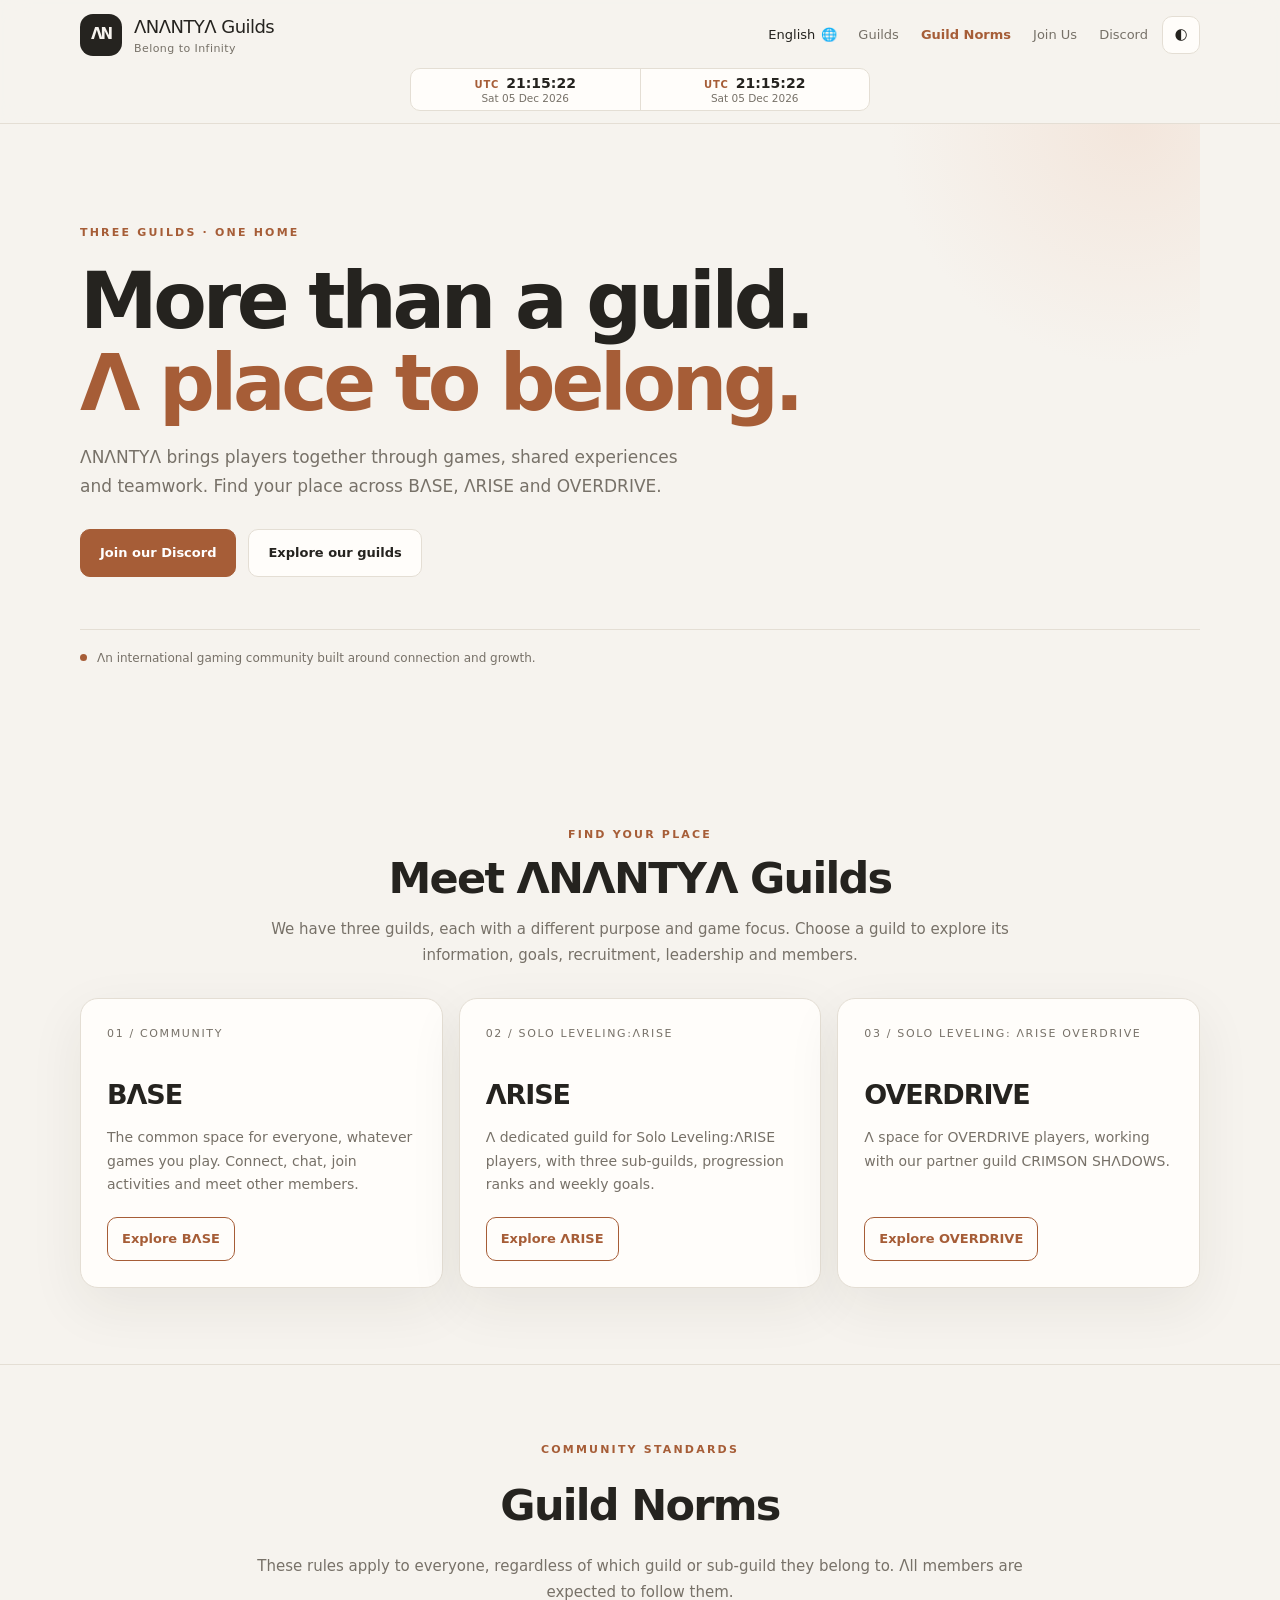
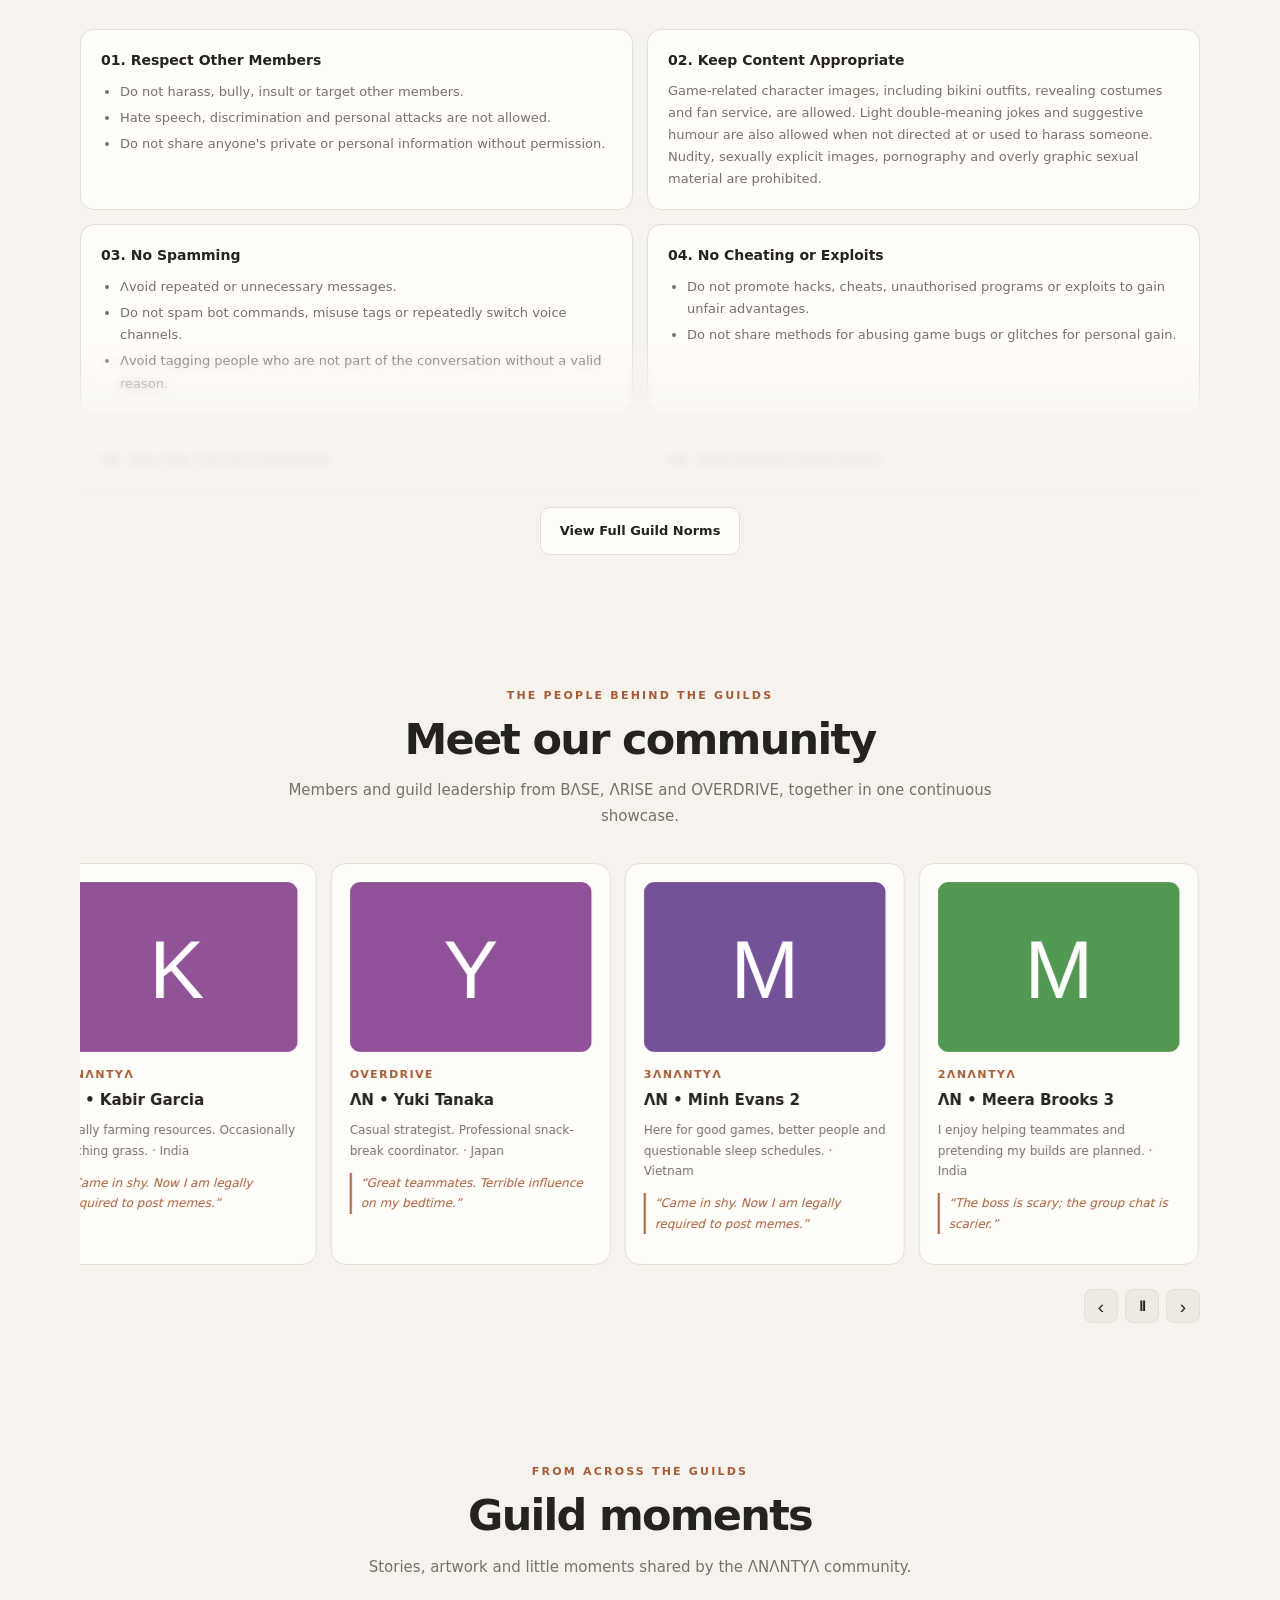
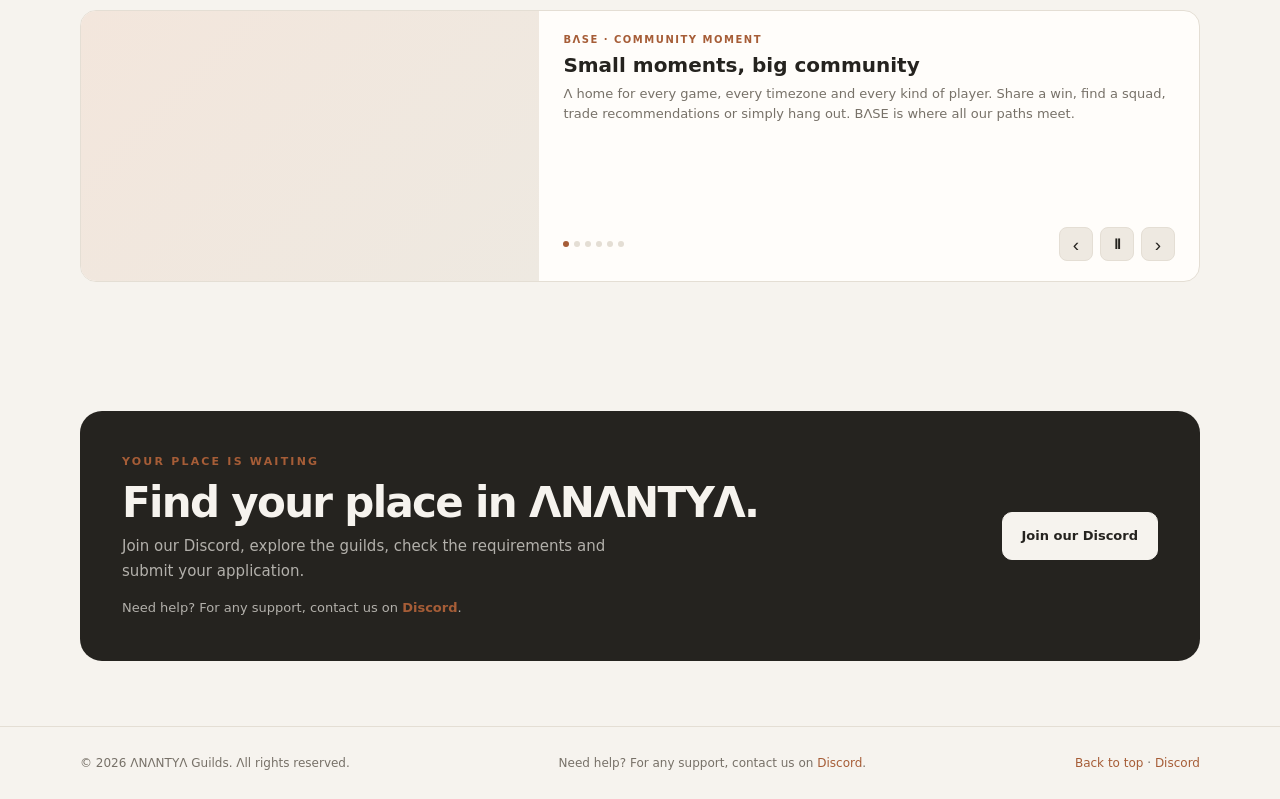
==== commit c7bd8b66: "Game name fixed" ====
--- a/index.html
+++ b/index.html
@@ -102,7 +102,7 @@
    <!-- The three cards. The "data-open-guild" word (base / arise / overdrive) decides which panel opens. -->
    <div class="guild-grid">
     <article class="guild-card"><div class="guild-number">01 / COMMUNITY</div><h3>BΛSE</h3><p>The common space for everyone, whatever games you play. Connect, chat, join activities and meet other members.</p><button class="card-link" type="button" data-open-guild="base">Explore BΛSE</button></article>
-    <article class="guild-card"><div class="guild-number">02 / SOLO LEVELING:ARISE</div><h3>ΛRISE</h3><p>Λ dedicated guild for Solo Leveling: ΛRISE players, with three sub-guilds, progression ranks and weekly goals.</p><button class="card-link" type="button" data-open-guild="arise">Explore ΛRISE</button></article>
+    <article class="guild-card"><div class="guild-number">02 / SOLO LEVELING:ARISE</div><h3>ΛRISE</h3><p>Λ dedicated guild for Solo Leveling:ARISE players, with three sub-guilds, progression ranks and weekly goals.</p><button class="card-link" type="button" data-open-guild="arise">Explore ΛRISE</button></article>
     <article class="guild-card"><div class="guild-number">03 / SOLO LEVELING: ARISE OVERDRIVE</div><h3>OVERDRIVE</h3><p>Λ space for OVERDRIVE players, working with our partner guild CRIMSON SHΛDOWS.</p><button class="card-link" type="button" data-open-guild="overdrive">Explore OVERDRIVE</button></article>
    </div>
 
@@ -178,7 +178,7 @@
         PANEL 2: ΛRISE
         ################################################################## -->
    <div class="guild-details" id="details-arise" aria-live="polite">
-    <div class="detail-top"><div><div class="eyebrow">02 / Solo Leveling:ARISE</div><h3>ΛRISE</h3><p>Λ dedicated guild for Solo Leveling: ARISE players, with three sub-guilds, organised progression and weekly Guild Goals.</p></div><button class="close-detail" type="button" aria-label="Close guild details">✕</button></div>
+    <div class="detail-top"><div><div class="eyebrow">02 / Solo Leveling:ARISE</div><h3>ΛRISE</h3><p>Λ dedicated guild for Solo Leveling:ARISE players, with three sub-guilds, organised progression and weekly Guild Goals.</p></div><button class="close-detail" type="button" aria-label="Close guild details">✕</button></div>
     <div class="detail-tabs" role="tablist" aria-label="ΛRISE information">
      <button class="tab-btn active" data-tab="arise-about" role="tab" aria-selected="true">Λbout ΛRISE</button>
      <button class="tab-btn" data-tab="arise-goals" role="tab" aria-selected="false">Guild Goals</button>
